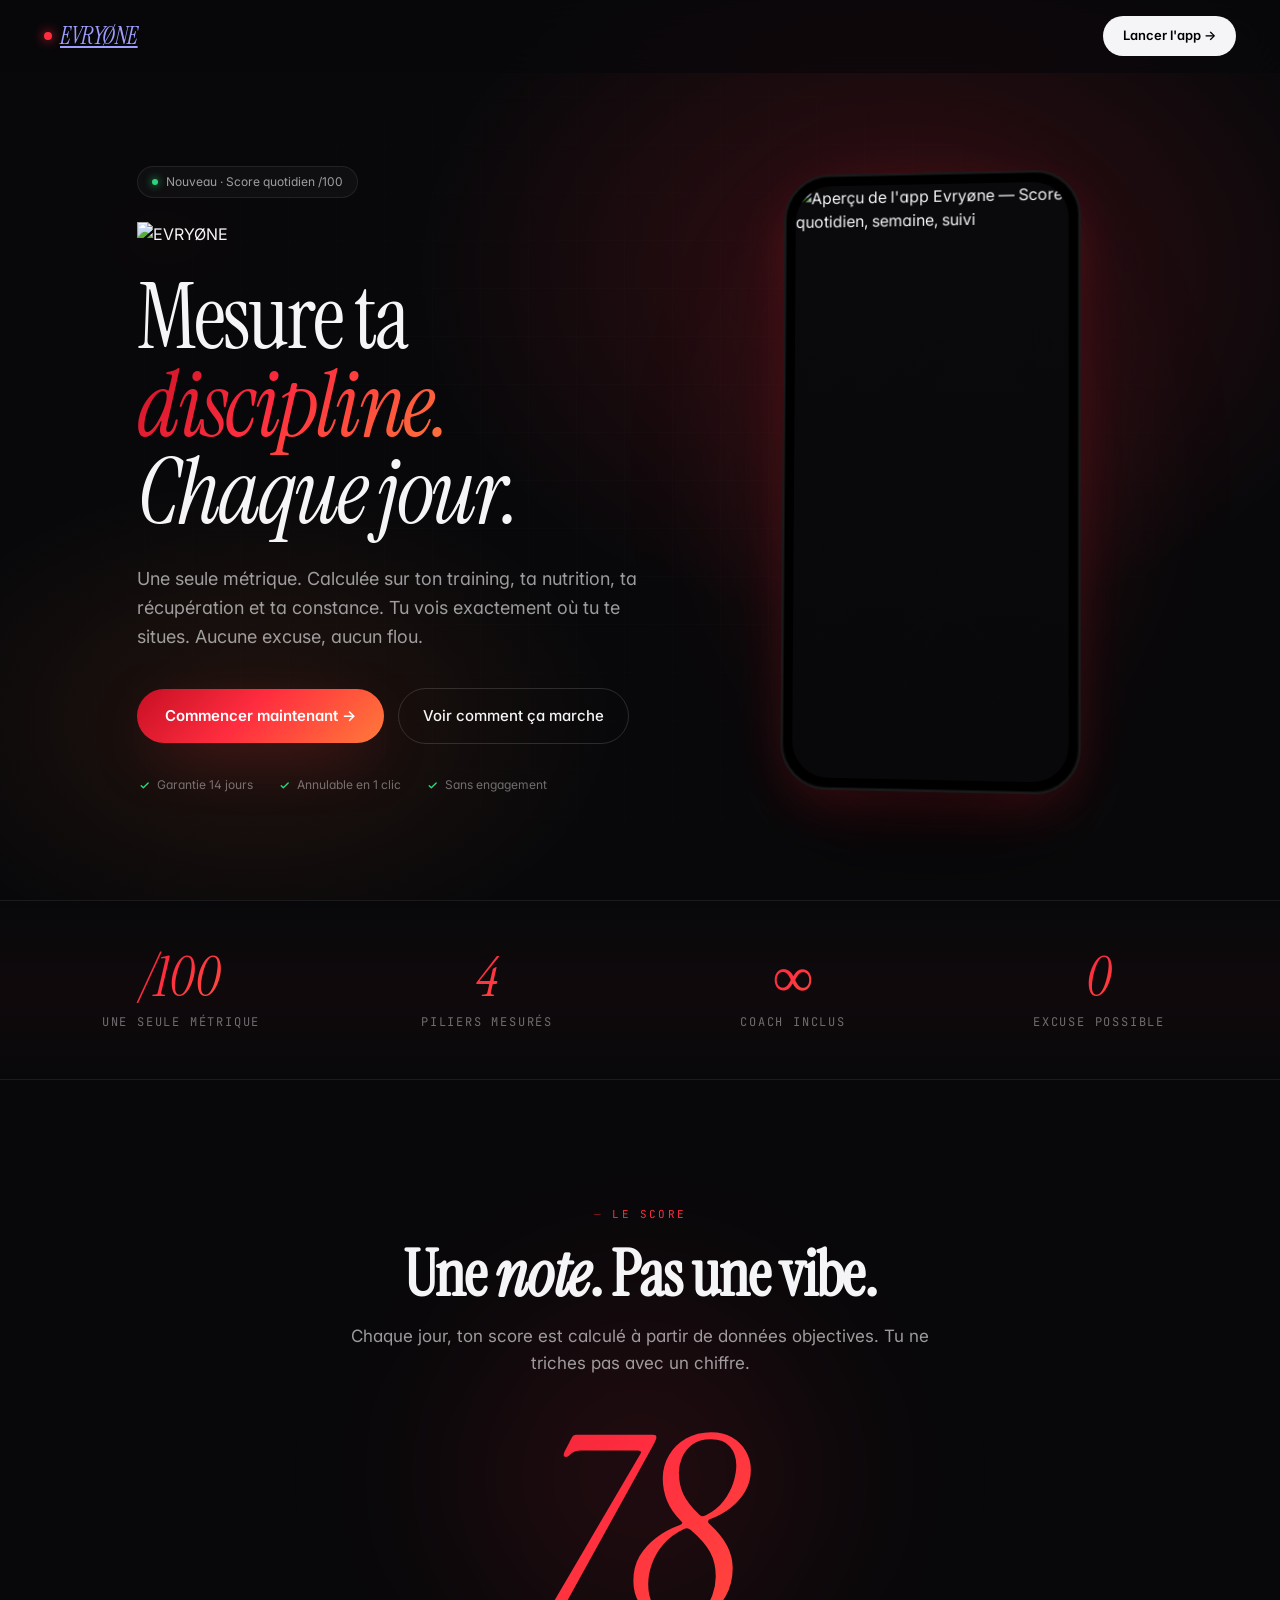
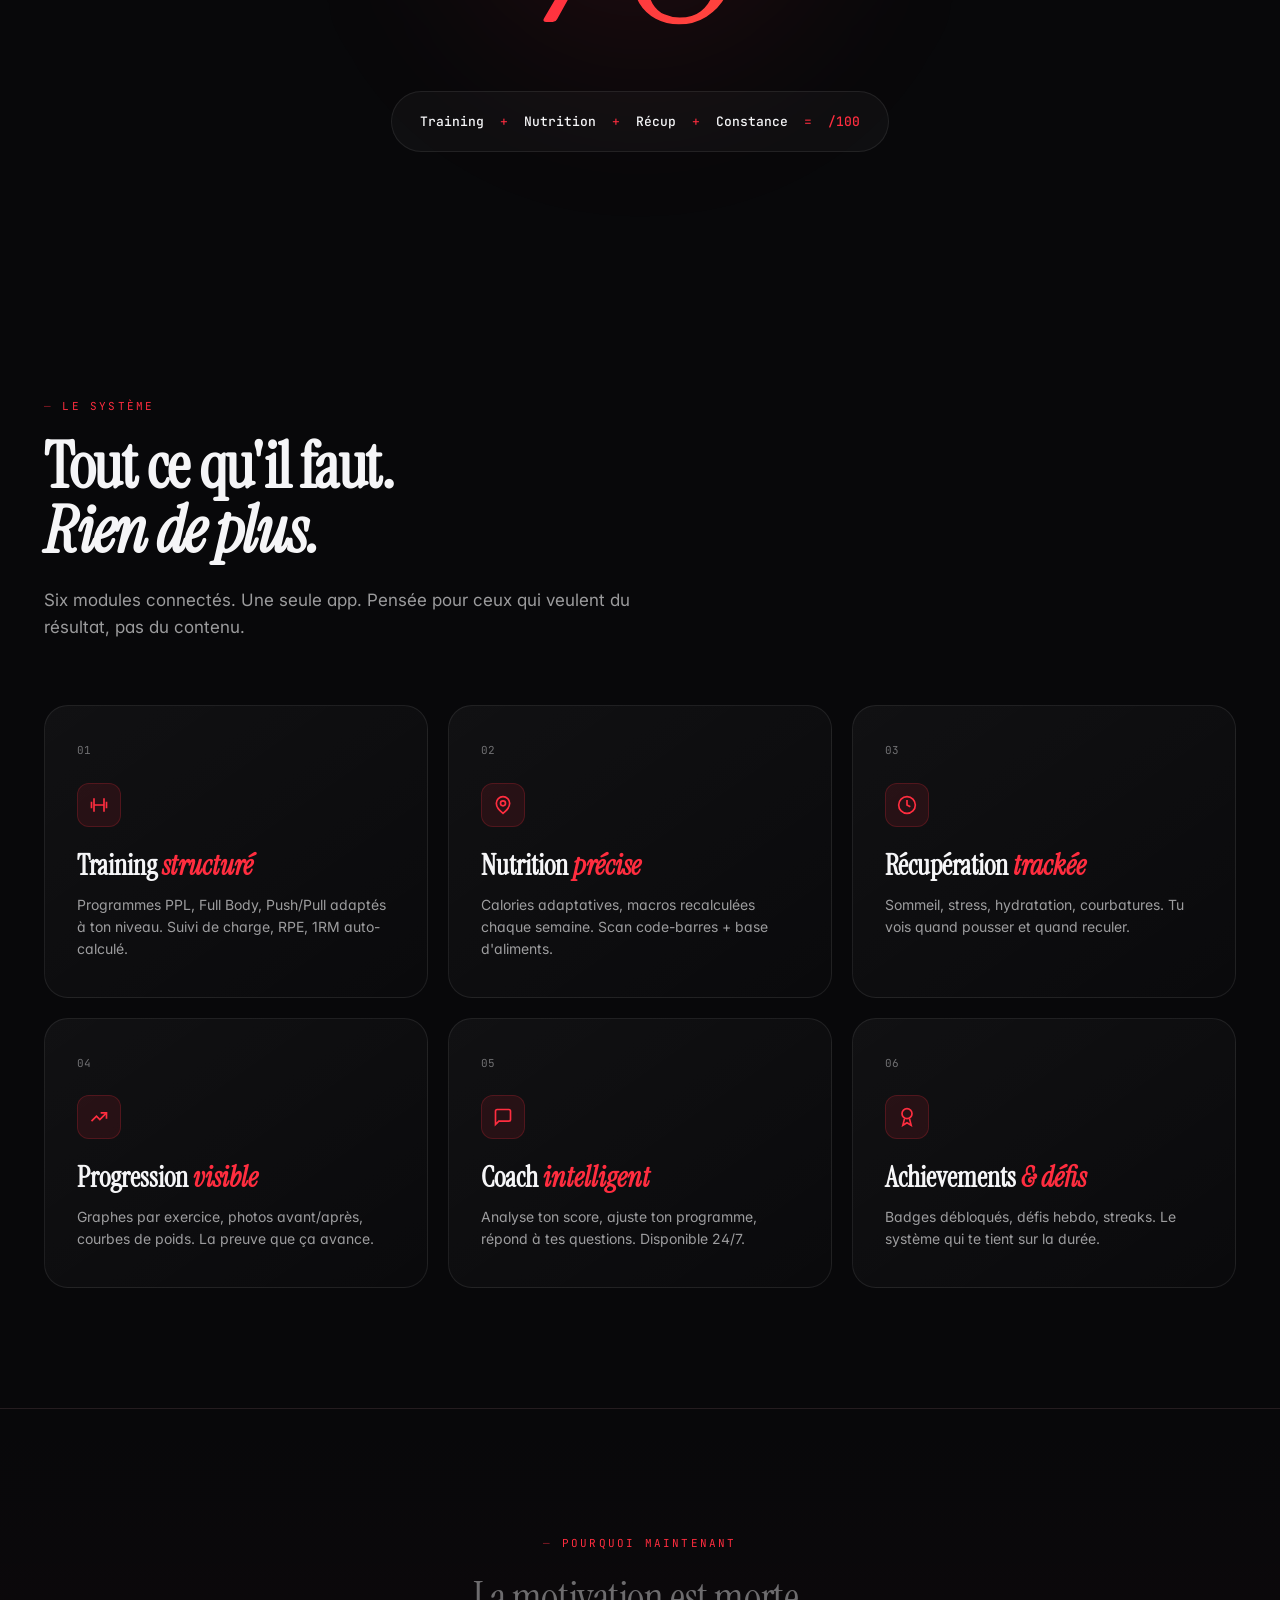
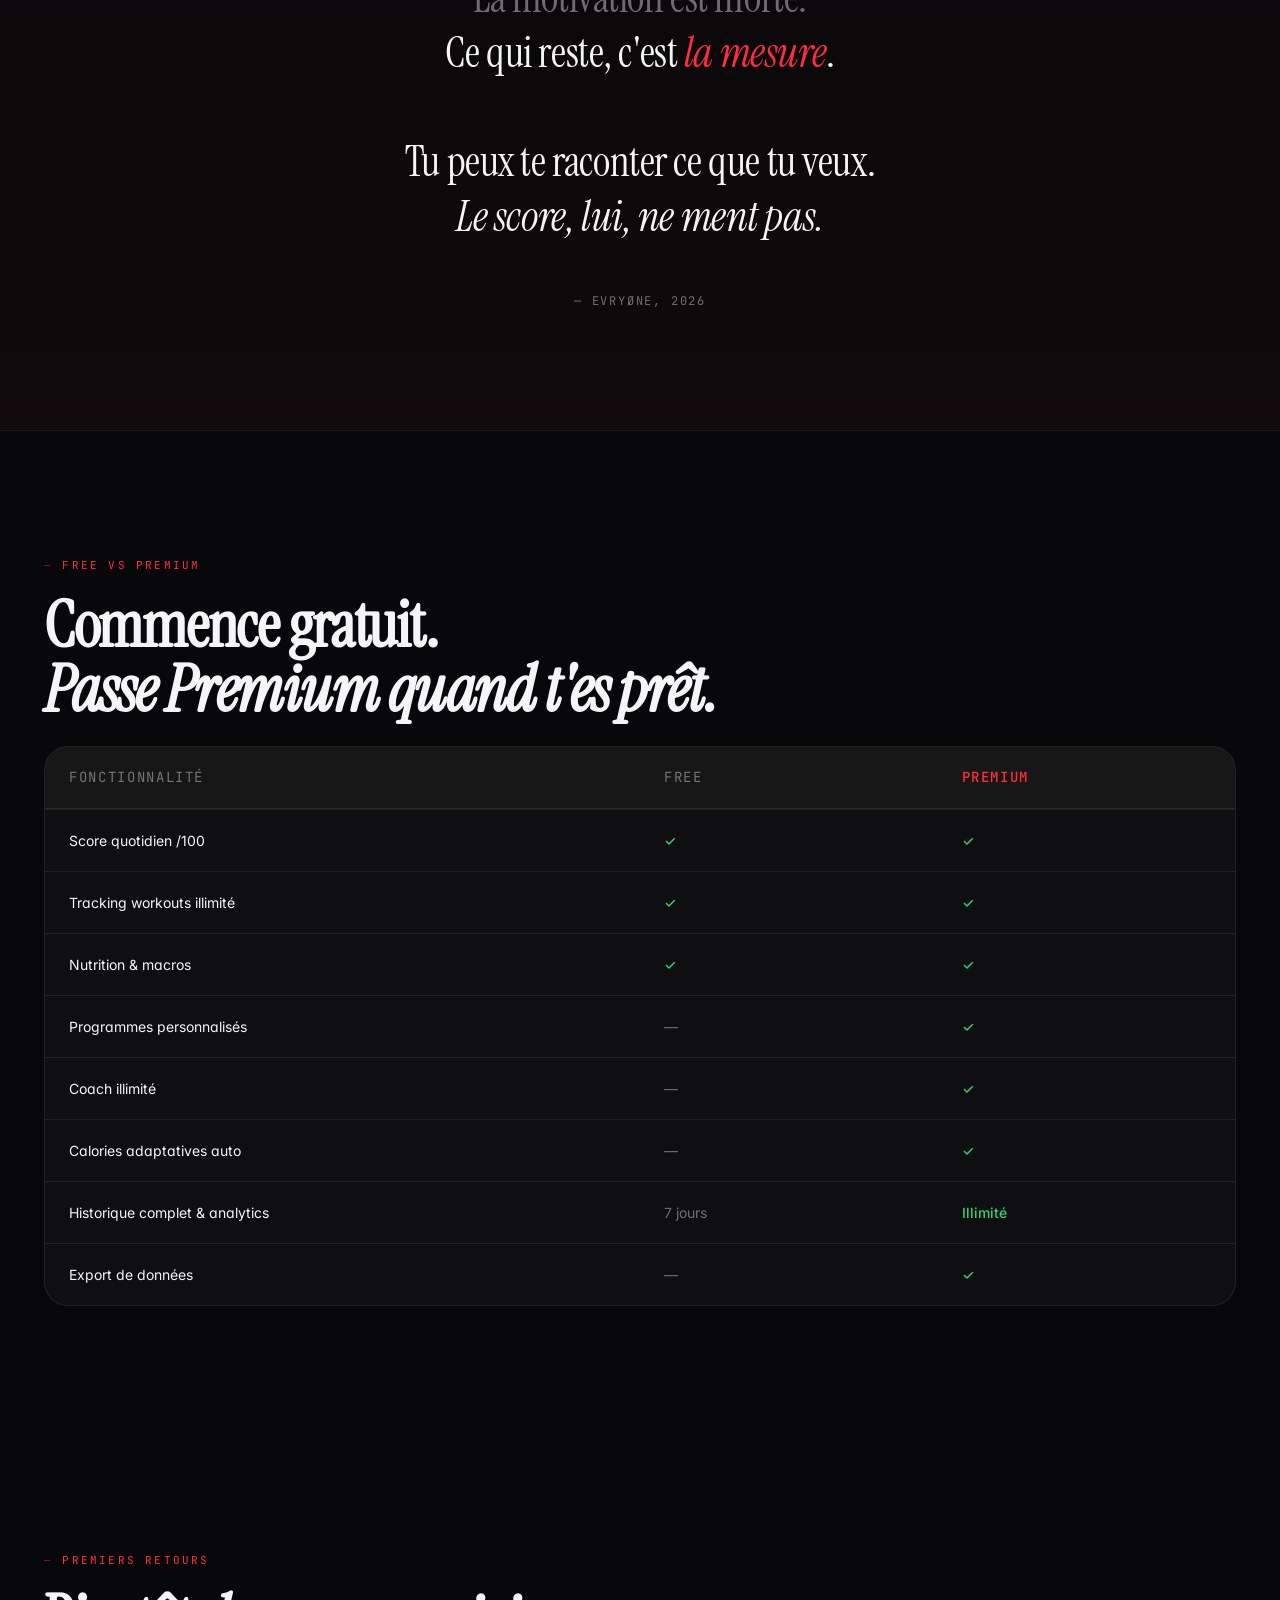
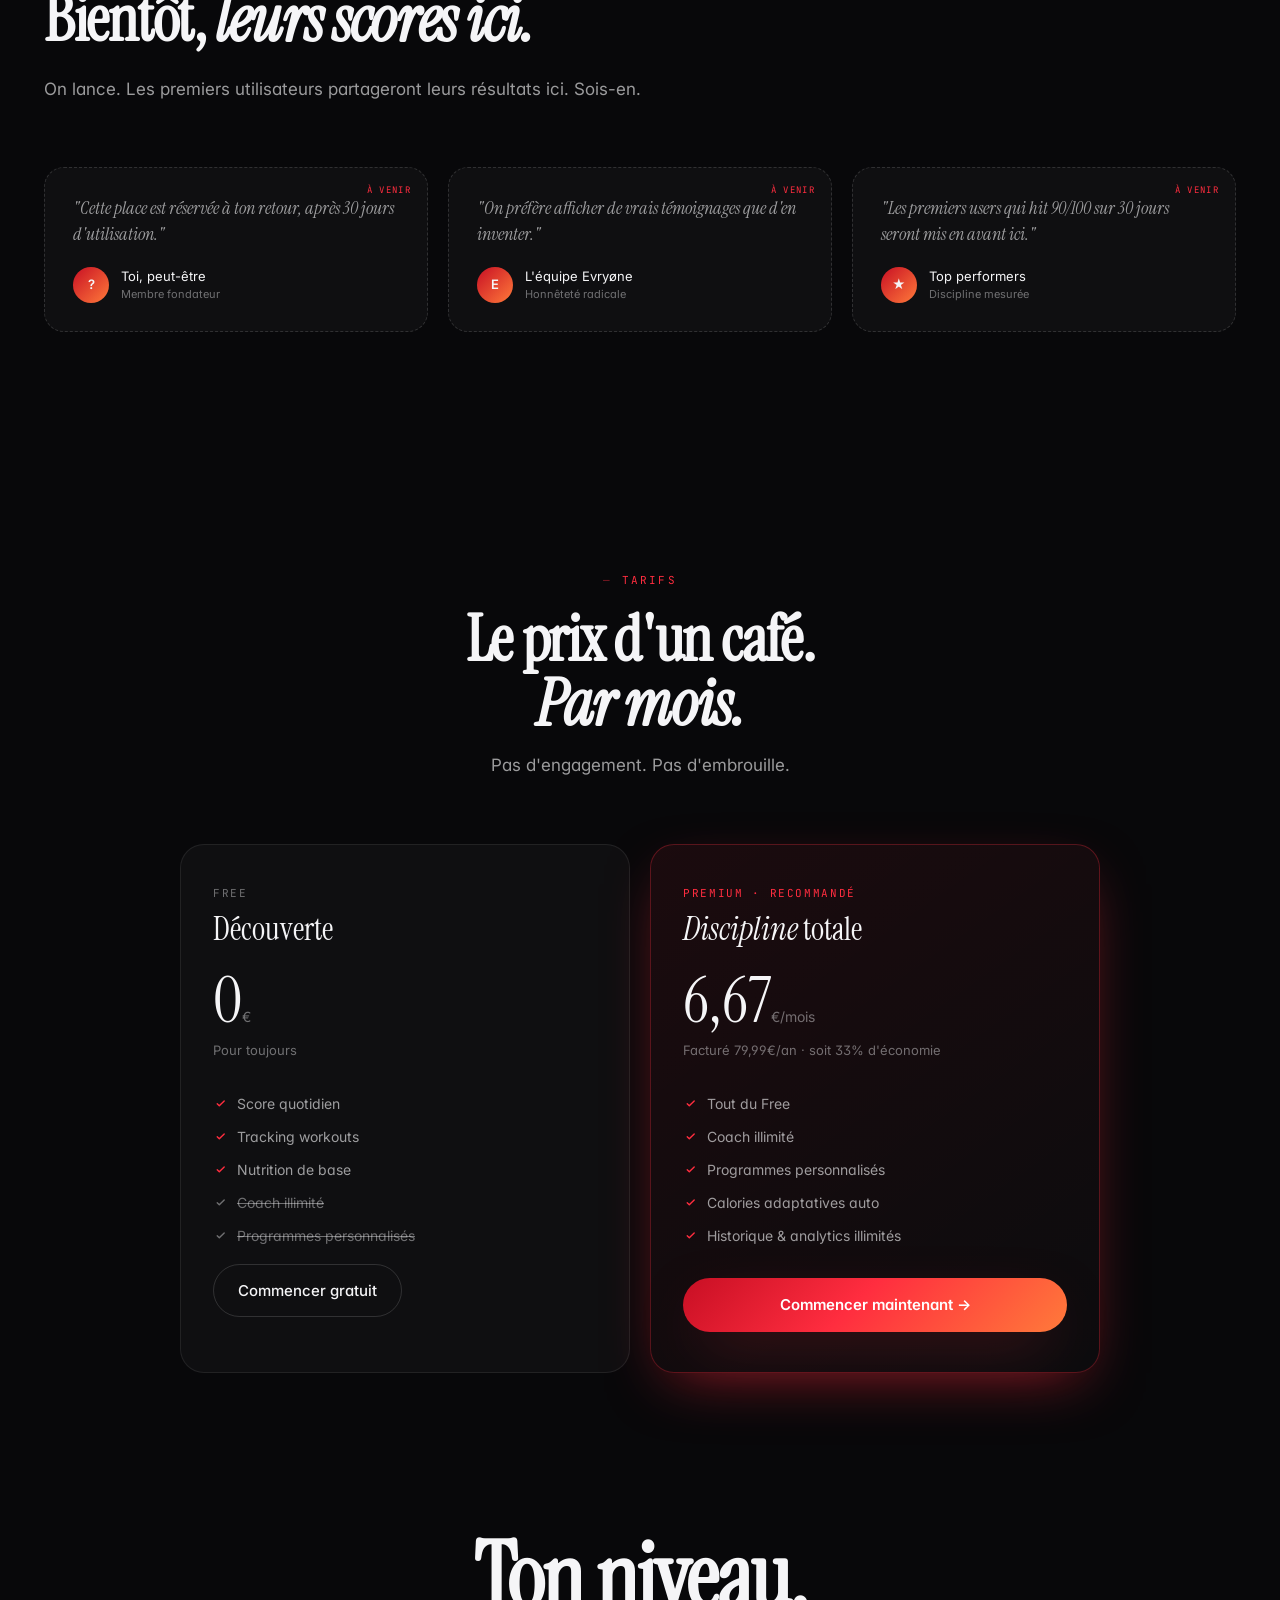
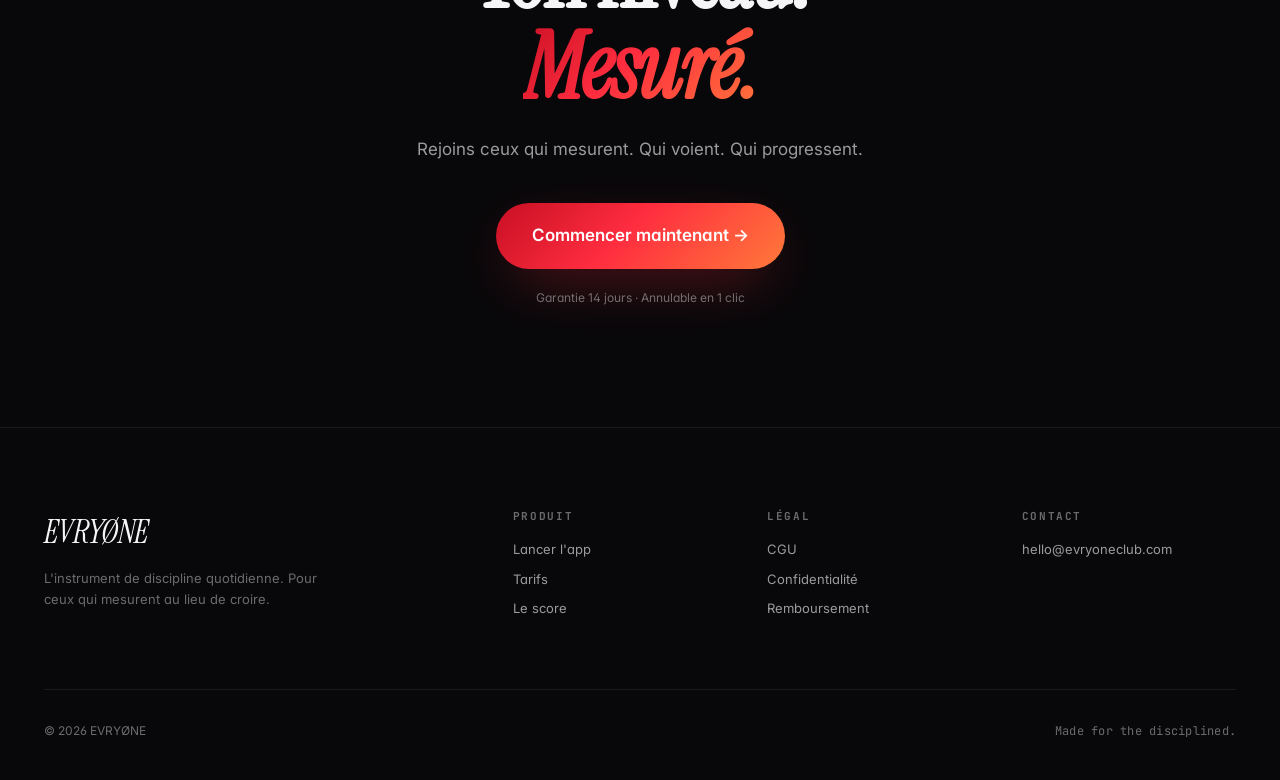
==== index.html @ 5070f184 "Rename index_v2.html to index.html" ====
<!doctype html>
<html lang="fr">
<head>
<meta charset="UTF-8" />
<meta name="viewport" content="width=device-width,initial-scale=1,viewport-fit=cover" />
<meta name="color-scheme" content="dark" />
<title>EVRYØNE — Mesure ta discipline. Chaque jour.</title>
<meta name="description" content="EVRYØNE : l'instrument de discipline quotidienne. Score /100 mesuré sur training, nutrition, récupération et constance. Une seule métrique. Aucune excuse." />
<meta name="theme-color" content="#0a0a0c" />
<link rel="icon" href="/favicon-32.png" type="image/png" />
<meta property="og:title" content="EVRYØNE — Mesure ta discipline." />
<meta property="og:description" content="Une seule métrique. /100. Chaque jour." />
<meta property="og:type" content="website" />
<meta property="og:url" content="https://app.evryoneclub.com" />

<link rel="preconnect" href="https://fonts.googleapis.com" />
<link rel="preconnect" href="https://fonts.gstatic.com" crossorigin />
<link href="https://fonts.googleapis.com/css2?family=Instrument+Serif:ital@0;1&family=Inter:wght@300;400;500;600;700;800;900&family=JetBrains+Mono:wght@300;400;500&display=swap" rel="stylesheet" />

<style>
  :root{
    --bg: #08080a;
    --bg-2: #0e0e11;
    --surface: rgba(255,255,255,0.03);
    --surface-2: rgba(255,255,255,0.06);
    --border: rgba(255,255,255,0.08);
    --border-strong: rgba(255,255,255,0.14);
    --fg: #f5f5f7;
    --fg-dim: rgba(245,245,247,0.62);
    --fg-faint: rgba(245,245,247,0.42);
    --red: #ff2d3f;
    --red-glow: #ff5060;
    --red-deep: #c80f24;
    --orange: #ff7a3a;
    --green: #2dd47a;
    --grad-fire: linear-gradient(135deg,#c80f24 0%,#ff2d3f 45%,#ff7a3a 100%);
    --grad-text: linear-gradient(180deg,#fff 0%,rgba(255,255,255,0.55) 100%);
    --shadow-fire: 0 20px 60px -20px rgba(255,45,63,0.55);
    --shadow-soft: 0 10px 40px -10px rgba(0,0,0,0.6);
  }
  *{margin:0;padding:0;box-sizing:border-box;-webkit-font-smoothing:antialiased}
  html{scroll-behavior:smooth}
  body{
    font-family:'Inter',system-ui,sans-serif;
    background:var(--bg);
    color:var(--fg);
    overflow-x:hidden;
    line-height:1.5;
    font-feature-settings:"ss01","cv11";
  }
  ::selection{background:var(--red);color:#fff}
  .serif{font-family:'Instrument Serif',serif;font-weight:400;letter-spacing:-0.02em}
  .mono{font-family:'JetBrains Mono',monospace;letter-spacing:0.02em}
  .container{max-width:1240px;margin:0 auto;padding:0 24px}

  /* === SCROLL PROGRESS === */
  .scroll-bar{position:fixed;top:0;left:0;height:2px;background:var(--grad-fire);width:0;z-index:100;transition:width 0.1s}

  /* === NAV === */
  nav{
    position:fixed;top:0;left:0;right:0;z-index:90;
    padding:16px 0;
    backdrop-filter:blur(20px) saturate(180%);
    -webkit-backdrop-filter:blur(20px) saturate(180%);
    background:rgba(8,8,10,0.7);
    border-bottom:1px solid transparent;
    transition:border-color 0.3s;
  }
  nav.scrolled{border-bottom-color:var(--border)}
  nav .container{display:flex;align-items:center;justify-content:space-between}
  .logo{font-family:'Instrument Serif',serif;font-style:italic;font-size:24px;letter-spacing:-0.02em;display:flex;align-items:center;gap:8px}
  .logo-dot{width:8px;height:8px;border-radius:50%;background:var(--red);box-shadow:0 0 12px var(--red);animation:pulse 2s infinite}
  @keyframes pulse{0%,100%{opacity:1}50%{opacity:0.4}}
  .nav-cta{
    padding:10px 20px;border-radius:999px;
    background:var(--fg);color:#000;font-weight:600;font-size:13px;
    text-decoration:none;transition:transform 0.2s, box-shadow 0.2s;
  }
  .nav-cta:hover{transform:translateY(-1px);box-shadow:0 10px 30px -10px rgba(255,255,255,0.3)}

  /* === HERO === */
  .hero{
    position:relative;min-height:100vh;
    padding:140px 0 80px;
    display:flex;align-items:center;
    overflow:hidden;
  }
  .hero-bg{
    position:absolute;inset:0;z-index:0;
    background:
      radial-gradient(ellipse 800px 600px at 70% 30%, rgba(255,45,63,0.18), transparent 60%),
      radial-gradient(ellipse 600px 400px at 20% 80%, rgba(255,122,58,0.10), transparent 60%);
  }
  .hero-grid{
    position:absolute;inset:0;z-index:0;opacity:0.4;
    background-image:
      linear-gradient(rgba(255,255,255,0.025) 1px,transparent 1px),
      linear-gradient(90deg,rgba(255,255,255,0.025) 1px,transparent 1px);
    background-size:48px 48px;
    mask-image:radial-gradient(ellipse at center,#000 30%,transparent 80%);
  }
  .hero .container{position:relative;z-index:2;display:grid;grid-template-columns:1.1fr 0.9fr;gap:60px;align-items:center}
  @media(max-width:900px){.hero .container{grid-template-columns:1fr;gap:40px}}

  .badge{
    display:inline-flex;align-items:center;gap:8px;
    padding:6px 14px;border-radius:999px;
    background:var(--surface);border:1px solid var(--border);
    font-size:12px;color:var(--fg-dim);
    margin-bottom:24px;
  }
  .badge-dot{width:6px;height:6px;border-radius:50%;background:var(--green);box-shadow:0 0 8px var(--green)}

  .hero-logo{
    display:block;
    width:clamp(220px,32vw,380px);
    height:auto;
    margin-bottom:28px;
    filter:drop-shadow(0 6px 30px rgba(255,45,63,0.25));
  }

  h1.hero-title{
    font-family:'Instrument Serif',serif;
    font-size:clamp(48px,7vw,92px);
    line-height:0.98;letter-spacing:-0.03em;
    font-weight:400;
    margin-bottom:28px;
  }
  h1.hero-title .it{font-style:italic}
  h1.hero-title .grad{
    background:var(--grad-fire);-webkit-background-clip:text;background-clip:text;color:transparent;
    font-style:italic;
  }

  .hero-sub{font-size:18px;color:var(--fg-dim);max-width:520px;margin-bottom:36px;line-height:1.6}

  .cta-row{display:flex;gap:14px;flex-wrap:wrap;align-items:center}
  .btn-primary{
    padding:16px 28px;border-radius:999px;
    background:var(--grad-fire);color:#fff;font-weight:600;font-size:15px;
    text-decoration:none;display:inline-flex;align-items:center;gap:8px;
    box-shadow:var(--shadow-fire);
    transition:transform 0.2s, box-shadow 0.2s;
    border:none;cursor:pointer;
  }
  .btn-primary:hover{transform:translateY(-2px);box-shadow:0 25px 70px -15px rgba(255,45,63,0.7)}
  .btn-ghost{
    padding:16px 24px;border-radius:999px;
    background:transparent;color:var(--fg);font-weight:500;font-size:15px;
    text-decoration:none;border:1px solid var(--border-strong);
    transition:background 0.2s;
  }
  .btn-ghost:hover{background:var(--surface)}

  .trust-row{display:flex;gap:24px;margin-top:32px;flex-wrap:wrap;font-size:12px;color:var(--fg-faint)}
  .trust-item{display:flex;align-items:center;gap:6px}
  .trust-item svg{width:14px;height:14px;color:var(--green)}

  /* === IPHONE MOCKUP === */
  .phone-wrap{position:relative;display:flex;justify-content:center;perspective:1500px}
  .phone-glow{
    position:absolute;width:120%;height:120%;top:-10%;left:-10%;
    background:radial-gradient(ellipse at center, rgba(255,45,63,0.3), transparent 60%);
    filter:blur(60px);z-index:0;
  }
  .phone{
    position:relative;z-index:1;
    width:300px;height:620px;
    background:#000;border-radius:46px;
    border:2px solid #1a1a1c;
    padding:10px;
    box-shadow:
      0 50px 100px -20px rgba(0,0,0,0.8),
      0 0 0 1px rgba(255,255,255,0.05) inset,
      var(--shadow-fire);
    transform:rotateY(-6deg) rotateX(2deg);
    transition:transform 0.6s cubic-bezier(0.2,0.8,0.2,1);
  }
  .phone:hover{transform:rotateY(0) rotateX(0)}
  .phone-screen{
    width:100%;height:100%;
    background:linear-gradient(180deg,#0a0a0c 0%,#08080a 100%);
    border-radius:36px;overflow:hidden;
    position:relative;
  }
  .notch{
    position:absolute;top:8px;left:50%;transform:translateX(-50%);
    width:90px;height:26px;background:#000;border-radius:14px;z-index:5;
  }
  .phone-img{
    position:absolute;inset:0;width:100%;height:100%;
    object-fit:cover;display:block;border-radius:36px;
  }

  /* App content inside phone */
  .app{padding:48px 16px 16px;height:100%;overflow:hidden;display:flex;flex-direction:column;gap:14px}
  .app-greet{font-size:11px;color:var(--fg-faint)}
  .app-name{font-family:'Instrument Serif',serif;font-style:italic;font-size:22px;line-height:1}

  .score-card{
    background:linear-gradient(145deg,rgba(255,45,63,0.08),rgba(255,255,255,0.02));
    border:1px solid var(--border);border-radius:20px;
    padding:18px;display:flex;align-items:center;gap:16px;
  }
  .score-ring{
    position:relative;width:88px;height:88px;flex-shrink:0;
  }
  .score-ring svg{transform:rotate(-90deg)}
  .score-ring .track{stroke:rgba(255,255,255,0.06);fill:none;stroke-width:8}
  .score-ring .fill{stroke:url(#fireGrad);fill:none;stroke-width:8;stroke-linecap:round;
    stroke-dasharray:283;stroke-dashoffset:60;
    filter:drop-shadow(0 0 6px var(--red));
  }
  .score-num{
    position:absolute;inset:0;display:flex;flex-direction:column;align-items:center;justify-content:center;
  }
  .score-num b{font-family:'Instrument Serif',serif;font-style:italic;font-size:30px;line-height:1}
  .score-num span{font-size:9px;color:var(--fg-faint);font-family:'JetBrains Mono',monospace}
  .score-meta{flex:1;min-width:0}
  .score-meta .lbl{font-size:10px;color:var(--fg-faint);text-transform:uppercase;letter-spacing:0.1em;margin-bottom:4px}
  .score-meta h3{font-family:'Instrument Serif',serif;font-size:18px;line-height:1.1;margin-bottom:6px}
  .score-meta .delta{font-size:11px;color:var(--green);display:flex;align-items:center;gap:4px}

  .pillars{display:grid;grid-template-columns:1fr 1fr;gap:8px}
  .pillar{
    background:var(--surface);border:1px solid var(--border);border-radius:14px;
    padding:12px;
  }
  .pillar .top{display:flex;justify-content:space-between;align-items:center;margin-bottom:6px}
  .pillar .top .name{font-size:10px;color:var(--fg-dim);text-transform:uppercase;letter-spacing:0.08em}
  .pillar .top .val{font-family:'JetBrains Mono',monospace;font-size:11px;color:var(--fg)}
  .pbar{height:4px;background:rgba(255,255,255,0.06);border-radius:2px;overflow:hidden}
  .pbar i{display:block;height:100%;background:var(--grad-fire);border-radius:2px}

  .week-strip{display:flex;justify-content:space-between;gap:6px;padding:12px;background:var(--surface);border:1px solid var(--border);border-radius:14px}
  .day{display:flex;flex-direction:column;align-items:center;gap:4px;flex:1}
  .day .d{font-size:9px;color:var(--fg-faint);font-family:'JetBrains Mono',monospace}
  .day .pill{width:18px;height:30px;background:rgba(255,255,255,0.06);border-radius:6px;position:relative;overflow:hidden}
  .day .pill i{position:absolute;bottom:0;left:0;right:0;background:var(--grad-fire);border-radius:6px}
  .day.today .pill{outline:1.5px solid var(--red);outline-offset:1px}

  /* === SECTION SHARED === */
  section{padding:120px 0;position:relative}
  .eyebrow{
    display:inline-block;font-family:'JetBrains Mono',monospace;font-size:11px;
    text-transform:uppercase;letter-spacing:0.2em;color:var(--red);margin-bottom:20px;
  }
  .eyebrow::before{content:"— ";opacity:0.5}
  h2.section-title{
    font-family:'Instrument Serif',serif;
    font-size:clamp(36px,5vw,64px);
    line-height:1;letter-spacing:-0.02em;
    margin-bottom:24px;
    max-width:800px;
  }
  h2.section-title .it{font-style:italic}
  .section-sub{font-size:17px;color:var(--fg-dim);max-width:600px;margin-bottom:64px;line-height:1.6}

  /* === METRICS BAR === */
  .metrics{
    border-top:1px solid var(--border);border-bottom:1px solid var(--border);
    padding:48px 0;
    background:linear-gradient(180deg,transparent,rgba(255,45,63,0.03),transparent);
  }
  .metrics .grid{display:grid;grid-template-columns:repeat(4,1fr);gap:32px}
  @media(max-width:700px){.metrics .grid{grid-template-columns:repeat(2,1fr);gap:32px 16px}}
  .metric{text-align:center}
  .metric .num{font-family:'Instrument Serif',serif;font-style:italic;font-size:clamp(40px,5vw,56px);line-height:1;
    background:var(--grad-fire);-webkit-background-clip:text;background-clip:text;color:transparent;
  }
  .metric .lbl{font-size:12px;color:var(--fg-faint);text-transform:uppercase;letter-spacing:0.15em;margin-top:8px;font-family:'JetBrains Mono',monospace}

  /* === PILLARS GRID === */
  .pillars-grid{display:grid;grid-template-columns:repeat(3,1fr);gap:20px}
  @media(max-width:900px){.pillars-grid{grid-template-columns:1fr}}
  .pcard{
    position:relative;
    padding:36px 32px;border-radius:24px;
    background:linear-gradient(145deg,rgba(255,255,255,0.04),rgba(255,255,255,0.01));
    border:1px solid var(--border);
    overflow:hidden;
    transition:transform 0.4s, border-color 0.4s;
  }
  .pcard:hover{transform:translateY(-4px);border-color:var(--border-strong)}
  .pcard::before{
    content:"";position:absolute;inset:0;
    background:radial-gradient(circle at top right,rgba(255,45,63,0.12),transparent 60%);
    opacity:0;transition:opacity 0.4s;
  }
  .pcard:hover::before{opacity:1}
  .pcard .num{font-family:'JetBrains Mono',monospace;font-size:11px;color:var(--fg-faint);margin-bottom:24px}
  .pcard h3{font-family:'Instrument Serif',serif;font-size:28px;line-height:1.1;margin-bottom:12px}
  .pcard h3 .it{font-style:italic;color:var(--red)}
  .pcard p{font-size:14px;color:var(--fg-dim);line-height:1.6}
  .pcard .icon{
    width:44px;height:44px;border-radius:12px;
    background:rgba(255,45,63,0.1);border:1px solid rgba(255,45,63,0.2);
    display:flex;align-items:center;justify-content:center;margin-bottom:24px;
  }
  .pcard .icon svg{width:20px;height:20px;color:var(--red)}

  /* === SCORE EXPLAINER === */
  .score-section{position:relative}
  .score-section::before{
    content:"";position:absolute;top:50%;left:50%;transform:translate(-50%,-50%);
    width:600px;height:600px;
    background:radial-gradient(circle,rgba(255,45,63,0.15),transparent 60%);
    filter:blur(80px);z-index:0;
  }
  .score-section .container{position:relative;z-index:1;text-align:center}
  .big-score{
    font-family:'Instrument Serif',serif;font-style:italic;
    font-size:clamp(140px,22vw,260px);line-height:0.9;
    background:var(--grad-fire);-webkit-background-clip:text;background-clip:text;color:transparent;
    margin:40px 0;
  }
  .score-formula{
    display:inline-flex;align-items:center;gap:16px;flex-wrap:wrap;justify-content:center;
    padding:20px 28px;border-radius:999px;background:var(--surface);border:1px solid var(--border);
    font-family:'JetBrains Mono',monospace;font-size:13px;color:var(--fg-dim);
  }
  .score-formula b{color:var(--fg);font-weight:500}
  .score-formula .op{color:var(--red)}

  /* === MANIFESTO === */
  .manifesto{
    background:linear-gradient(180deg,transparent,rgba(255,45,63,0.04));
    border-top:1px solid var(--border);
    border-bottom:1px solid var(--border);
  }
  .manifesto .container{max-width:900px;text-align:center}
  .manifesto-body{
    font-family:'Instrument Serif',serif;
    font-size:clamp(28px,3.5vw,42px);
    line-height:1.3;letter-spacing:-0.01em;
    color:var(--fg);
  }
  .manifesto-body .it{font-style:italic}
  .manifesto-body .dim{color:var(--fg-faint)}
  .manifesto-body .red{color:var(--red);font-style:italic}
  .manifesto-sig{margin-top:48px;font-family:'JetBrains Mono',monospace;font-size:12px;color:var(--fg-faint);letter-spacing:0.15em;text-transform:uppercase}

  /* === COMPARE === */
  .compare-card{
    border:1px solid var(--border);border-radius:24px;
    overflow:hidden;background:var(--surface);
  }
  .compare-row{display:grid;grid-template-columns:2fr 1fr 1fr;align-items:center}
  .compare-row > div{padding:20px 24px;font-size:14px}
  .compare-row.head{background:rgba(255,255,255,0.03);border-bottom:1px solid var(--border);font-family:'JetBrains Mono',monospace;font-size:11px;text-transform:uppercase;letter-spacing:0.15em;color:var(--fg-faint)}
  .compare-row + .compare-row{border-top:1px solid var(--border)}
  .compare-row .feature{color:var(--fg)}
  .compare-row .ck{color:var(--green);font-weight:500}
  .compare-row .x{color:var(--fg-faint)}
  .compare-row.head .premium{color:var(--red)}
  .compare-row .premium{font-weight:500}
  @media(max-width:700px){.compare-row{grid-template-columns:1.6fr 0.7fr 0.7fr}.compare-row > div{padding:14px 12px;font-size:13px}}

  /* === TESTIMONIALS / PLACEHOLDERS === */
  .testi-grid{display:grid;grid-template-columns:repeat(3,1fr);gap:20px}
  @media(max-width:900px){.testi-grid{grid-template-columns:1fr}}
  .tcard{
    padding:28px;border-radius:20px;
    background:var(--surface);border:1px dashed var(--border-strong);
    position:relative;
  }
  .tcard .quote{font-family:'Instrument Serif',serif;font-style:italic;font-size:18px;line-height:1.4;color:var(--fg-dim);margin-bottom:20px}
  .tcard .who{display:flex;align-items:center;gap:12px}
  .tcard .av{width:36px;height:36px;border-radius:50%;background:linear-gradient(135deg,var(--red-deep),var(--orange));display:flex;align-items:center;justify-content:center;font-weight:600;font-size:13px}
  .tcard .name{font-size:13px;color:var(--fg)}
  .tcard .role{font-size:11px;color:var(--fg-faint)}
  .tcard .soon{position:absolute;top:16px;right:16px;font-family:'JetBrains Mono',monospace;font-size:9px;color:var(--red);letter-spacing:0.15em;text-transform:uppercase}

  /* === PRICING === */
  .pricing-wrap{display:grid;grid-template-columns:1fr 1fr;gap:20px;max-width:920px;margin:0 auto}
  @media(max-width:800px){.pricing-wrap{grid-template-columns:1fr}}
  .price-card{
    padding:40px 32px;border-radius:24px;
    background:var(--surface);border:1px solid var(--border);
    position:relative;
  }
  .price-card.premium{
    background:linear-gradient(145deg,rgba(255,45,63,0.08),rgba(255,255,255,0.02));
    border:1px solid rgba(255,45,63,0.3);
    box-shadow:var(--shadow-fire);
  }
  .price-tag{font-family:'JetBrains Mono',monospace;font-size:11px;color:var(--fg-faint);text-transform:uppercase;letter-spacing:0.15em;margin-bottom:12px}
  .price-card.premium .price-tag{color:var(--red)}
  .price-name{font-family:'Instrument Serif',serif;font-size:32px;line-height:1;margin-bottom:24px}
  .price-name .it{font-style:italic}
  .price-amount{font-family:'Instrument Serif',serif;font-size:64px;line-height:1;margin-bottom:8px}
  .price-amount sub{font-size:14px;color:var(--fg-faint);font-family:'Inter',sans-serif;font-weight:400;vertical-align:baseline}
  .price-period{font-size:13px;color:var(--fg-faint);margin-bottom:32px}
  .price-features{list-style:none;margin-bottom:32px;display:flex;flex-direction:column;gap:12px}
  .price-features li{display:flex;align-items:center;gap:10px;font-size:14px;color:var(--fg-dim)}
  .price-features li svg{width:14px;height:14px;color:var(--red);flex-shrink:0}
  .price-features li.muted svg{color:var(--fg-faint)}
  .price-features li.muted{color:var(--fg-faint);text-decoration:line-through}
  .price-card .btn-primary,.price-card .btn-ghost{width:100%;justify-content:center}

  /* === FOOTER === */
  footer{padding:80px 0 40px;border-top:1px solid var(--border)}
  .footer-grid{display:grid;grid-template-columns:2fr 1fr 1fr 1fr;gap:40px;margin-bottom:60px}
  @media(max-width:800px){.footer-grid{grid-template-columns:1fr 1fr;gap:32px}}
  .foot-brand .serif{font-size:32px;font-style:italic;margin-bottom:12px;display:block}
  .foot-brand p{font-size:13px;color:var(--fg-faint);max-width:280px;line-height:1.6}
  .foot-col h4{font-family:'JetBrains Mono',monospace;font-size:11px;text-transform:uppercase;letter-spacing:0.15em;color:var(--fg-faint);margin-bottom:16px}
  .foot-col a{display:block;font-size:13px;color:var(--fg-dim);text-decoration:none;margin-bottom:10px;transition:color 0.2s}
  .foot-col a:hover{color:var(--fg)}
  .foot-bot{display:flex;justify-content:space-between;align-items:center;padding-top:32px;border-top:1px solid var(--border);font-size:12px;color:var(--fg-faint)}

  /* === Reveal === */
  .reveal{opacity:0;transform:translateY(24px);transition:opacity 0.8s, transform 0.8s}
  .reveal.in{opacity:1;transform:none}

  @media(max-width:700px){
    section{padding:80px 0}
    .hero{padding:120px 0 60px;min-height:auto}
    .phone{width:260px;height:540px;transform:none}
  }
</style>
</head>
<body>

<div class="scroll-bar" id="scrollBar"></div>

<nav id="nav">
  <div class="container">
    <a href="#" class="logo"><span class="logo-dot"></span>EVRYØNE</a>
    <a href="https://app.evryoneclub.com" class="nav-cta">Lancer l'app →</a>
  </div>
</nav>

<!-- HERO -->
<header class="hero">
  <div class="hero-bg"></div>
  <div class="hero-grid"></div>
  <div class="container">
    <div class="reveal">
      <span class="badge"><span class="badge-dot"></span>Nouveau · Score quotidien /100</span>
      <img src="logo-evryone.png" alt="EVRYØNE" class="hero-logo" />
      <h1 class="hero-title">
        Mesure ta<br>
        <span class="grad">discipline.</span><br>
        <span class="it">Chaque jour.</span>
      </h1>
      <p class="hero-sub">Une seule métrique. Calculée sur ton training, ta nutrition, ta récupération et ta constance. Tu vois exactement où tu te situes. Aucune excuse, aucun flou.</p>
      <div class="cta-row">
        <a href="https://app.evryoneclub.com" class="btn-primary">Commencer maintenant →</a>
        <a href="#score" class="btn-ghost">Voir comment ça marche</a>
      </div>
      <div class="trust-row">
        <div class="trust-item"><svg viewBox="0 0 20 20" fill="currentColor"><path d="M16.7 6.3a1 1 0 010 1.4l-7 7a1 1 0 01-1.4 0l-3-3a1 1 0 011.4-1.4L9 12.6l6.3-6.3a1 1 0 011.4 0z"/></svg>Garantie 14 jours</div>
        <div class="trust-item"><svg viewBox="0 0 20 20" fill="currentColor"><path d="M16.7 6.3a1 1 0 010 1.4l-7 7a1 1 0 01-1.4 0l-3-3a1 1 0 011.4-1.4L9 12.6l6.3-6.3a1 1 0 011.4 0z"/></svg>Annulable en 1 clic</div>
        <div class="trust-item"><svg viewBox="0 0 20 20" fill="currentColor"><path d="M16.7 6.3a1 1 0 010 1.4l-7 7a1 1 0 01-1.4 0l-3-3a1 1 0 011.4-1.4L9 12.6l6.3-6.3a1 1 0 011.4 0z"/></svg>Sans engagement</div>
      </div>
    </div>

    <!-- Phone mockup -->
    <div class="phone-wrap reveal">
      <div class="phone-glow"></div>
      <div class="phone">
        <div class="phone-screen">
          <img class="phone-img" src="app-screen-home.png" alt="Aperçu de l'app Evryøne — Score quotidien, semaine, suivi" />
        </div>
      </div>
    </div>
  </div>
</header>

<!-- METRICS -->
<div class="metrics reveal">
  <div class="container">
    <div class="grid">
      <div class="metric"><div class="num">/100</div><div class="lbl">Une seule métrique</div></div>
      <div class="metric"><div class="num">4</div><div class="lbl">Piliers mesurés</div></div>
      <div class="metric"><div class="num">∞</div><div class="lbl">Coach inclus</div></div>
      <div class="metric"><div class="num">0</div><div class="lbl">Excuse possible</div></div>
    </div>
  </div>
</div>

<!-- SCORE EXPLAINER -->
<section class="score-section" id="score">
  <div class="container">
    <span class="eyebrow reveal">Le score</span>
    <h2 class="section-title reveal" style="margin:0 auto 16px">Une <span class="it">note</span>. Pas une vibe.</h2>
    <p class="section-sub reveal" style="margin:0 auto 0">Chaque jour, ton score est calculé à partir de données objectives. Tu ne triches pas avec un chiffre.</p>
    <div class="big-score reveal">78</div>
    <div class="score-formula reveal">
      <b>Training</b><span class="op">+</span><b>Nutrition</b><span class="op">+</span><b>Récup</b><span class="op">+</span><b>Constance</b><span class="op">=</span><b style="color:var(--red)">/100</b>
    </div>
  </div>
</section>

<!-- 6 PILIERS -->
<section>
  <div class="container">
    <span class="eyebrow reveal">Le système</span>
    <h2 class="section-title reveal">Tout ce qu'il faut.<br><span class="it">Rien de plus.</span></h2>
    <p class="section-sub reveal">Six modules connectés. Une seule app. Pensée pour ceux qui veulent du résultat, pas du contenu.</p>

    <div class="pillars-grid">
      <div class="pcard reveal">
        <div class="num">01</div>
        <div class="icon"><svg viewBox="0 0 24 24" fill="none" stroke="currentColor" stroke-width="2"><path d="M6 4v16M18 4v16M6 12h12M3 8v8M21 8v8"/></svg></div>
        <h3>Training <span class="it">structuré</span></h3>
        <p>Programmes PPL, Full Body, Push/Pull adaptés à ton niveau. Suivi de charge, RPE, 1RM auto-calculé.</p>
      </div>
      <div class="pcard reveal">
        <div class="num">02</div>
        <div class="icon"><svg viewBox="0 0 24 24" fill="none" stroke="currentColor" stroke-width="2"><path d="M12 2a8 8 0 018 8c0 6-8 12-8 12s-8-6-8-12a8 8 0 018-8z"/><circle cx="12" cy="10" r="3"/></svg></div>
        <h3>Nutrition <span class="it">précise</span></h3>
        <p>Calories adaptatives, macros recalculées chaque semaine. Scan code-barres + base d'aliments.</p>
      </div>
      <div class="pcard reveal">
        <div class="num">03</div>
        <div class="icon"><svg viewBox="0 0 24 24" fill="none" stroke="currentColor" stroke-width="2"><circle cx="12" cy="12" r="10"/><path d="M12 6v6l4 2"/></svg></div>
        <h3>Récupération <span class="it">trackée</span></h3>
        <p>Sommeil, stress, hydratation, courbatures. Tu vois quand pousser et quand reculer.</p>
      </div>
      <div class="pcard reveal">
        <div class="num">04</div>
        <div class="icon"><svg viewBox="0 0 24 24" fill="none" stroke="currentColor" stroke-width="2"><path d="M3 17l6-6 4 4 8-8"/><path d="M14 7h7v7"/></svg></div>
        <h3>Progression <span class="it">visible</span></h3>
        <p>Graphes par exercice, photos avant/après, courbes de poids. La preuve que ça avance.</p>
      </div>
      <div class="pcard reveal">
        <div class="num">05</div>
        <div class="icon"><svg viewBox="0 0 24 24" fill="none" stroke="currentColor" stroke-width="2"><path d="M21 15a2 2 0 01-2 2H7l-4 4V5a2 2 0 012-2h14a2 2 0 012 2z"/></svg></div>
        <h3>Coach <span class="it">intelligent</span></h3>
        <p>Analyse ton score, ajuste ton programme, répond à tes questions. Disponible 24/7.</p>
      </div>
      <div class="pcard reveal">
        <div class="num">06</div>
        <div class="icon"><svg viewBox="0 0 24 24" fill="none" stroke="currentColor" stroke-width="2"><circle cx="12" cy="8" r="6"/><path d="M9 14l-2 8 5-3 5 3-2-8"/></svg></div>
        <h3>Achievements <span class="it">& défis</span></h3>
        <p>Badges débloqués, défis hebdo, streaks. Le système qui te tient sur la durée.</p>
      </div>
    </div>
  </div>
</section>

<!-- MANIFESTO -->
<section class="manifesto">
  <div class="container">
    <span class="eyebrow reveal">Pourquoi maintenant</span>
    <p class="manifesto-body reveal">
      <span class="dim">La motivation est morte.</span><br>
      Ce qui reste, c'est <span class="red">la mesure</span>.<br><br>
      Tu peux te raconter ce que tu veux.<br>
      <span class="it">Le score, lui, ne ment pas.</span>
    </p>
    <div class="manifesto-sig reveal">— Evryøne, 2026</div>
  </div>
</section>

<!-- COMPARE -->
<section>
  <div class="container">
    <span class="eyebrow reveal">Free vs Premium</span>
    <h2 class="section-title reveal">Commence gratuit.<br><span class="it">Passe Premium quand t'es prêt.</span></h2>

    <div class="compare-card reveal">
      <div class="compare-row head">
        <div>Fonctionnalité</div>
        <div>Free</div>
        <div class="premium">Premium</div>
      </div>
      <div class="compare-row"><div class="feature">Score quotidien /100</div><div class="ck">✓</div><div class="ck premium">✓</div></div>
      <div class="compare-row"><div class="feature">Tracking workouts illimité</div><div class="ck">✓</div><div class="ck premium">✓</div></div>
      <div class="compare-row"><div class="feature">Nutrition & macros</div><div class="ck">✓</div><div class="ck premium">✓</div></div>
      <div class="compare-row"><div class="feature">Programmes personnalisés</div><div class="x">—</div><div class="ck premium">✓</div></div>
      <div class="compare-row"><div class="feature">Coach illimité</div><div class="x">—</div><div class="ck premium">✓</div></div>
      <div class="compare-row"><div class="feature">Calories adaptatives auto</div><div class="x">—</div><div class="ck premium">✓</div></div>
      <div class="compare-row"><div class="feature">Historique complet & analytics</div><div class="x">7 jours</div><div class="ck premium">Illimité</div></div>
      <div class="compare-row"><div class="feature">Export de données</div><div class="x">—</div><div class="ck premium">✓</div></div>
    </div>
  </div>
</section>

<!-- TESTIMONIALS PLACEHOLDER -->
<section>
  <div class="container">
    <span class="eyebrow reveal">Premiers retours</span>
    <h2 class="section-title reveal">Bientôt, <span class="it">leurs scores ici.</span></h2>
    <p class="section-sub reveal">On lance. Les premiers utilisateurs partageront leurs résultats ici. Sois-en.</p>

    <div class="testi-grid">
      <div class="tcard reveal">
        <div class="soon">À venir</div>
        <p class="quote">"Cette place est réservée à ton retour, après 30 jours d'utilisation."</p>
        <div class="who"><div class="av">?</div><div><div class="name">Toi, peut-être</div><div class="role">Membre fondateur</div></div></div>
      </div>
      <div class="tcard reveal">
        <div class="soon">À venir</div>
        <p class="quote">"On préfère afficher de vrais témoignages que d'en inventer."</p>
        <div class="who"><div class="av">E</div><div><div class="name">L'équipe Evryøne</div><div class="role">Honnêteté radicale</div></div></div>
      </div>
      <div class="tcard reveal">
        <div class="soon">À venir</div>
        <p class="quote">"Les premiers users qui hit 90/100 sur 30 jours seront mis en avant ici."</p>
        <div class="who"><div class="av">★</div><div><div class="name">Top performers</div><div class="role">Discipline mesurée</div></div></div>
      </div>
    </div>
  </div>
</section>

<!-- PRICING -->
<section id="pricing">
  <div class="container">
    <span class="eyebrow reveal" style="text-align:center;display:block">Tarifs</span>
    <h2 class="section-title reveal" style="text-align:center;margin:0 auto 16px">Le prix d'un café.<br><span class="it">Par mois.</span></h2>
    <p class="section-sub reveal" style="text-align:center;margin:0 auto 64px">Pas d'engagement. Pas d'embrouille.</p>

    <div class="pricing-wrap">
      <div class="price-card reveal">
        <div class="price-tag">Free</div>
        <div class="price-name">Découverte</div>
        <div class="price-amount">0<sub>€</sub></div>
        <div class="price-period">Pour toujours</div>
        <ul class="price-features">
          <li><svg viewBox="0 0 20 20" fill="currentColor"><path d="M16.7 6.3a1 1 0 010 1.4l-7 7a1 1 0 01-1.4 0l-3-3a1 1 0 011.4-1.4L9 12.6l6.3-6.3a1 1 0 011.4 0z"/></svg>Score quotidien</li>
          <li><svg viewBox="0 0 20 20" fill="currentColor"><path d="M16.7 6.3a1 1 0 010 1.4l-7 7a1 1 0 01-1.4 0l-3-3a1 1 0 011.4-1.4L9 12.6l6.3-6.3a1 1 0 011.4 0z"/></svg>Tracking workouts</li>
          <li><svg viewBox="0 0 20 20" fill="currentColor"><path d="M16.7 6.3a1 1 0 010 1.4l-7 7a1 1 0 01-1.4 0l-3-3a1 1 0 011.4-1.4L9 12.6l6.3-6.3a1 1 0 011.4 0z"/></svg>Nutrition de base</li>
          <li class="muted"><svg viewBox="0 0 20 20" fill="currentColor"><path d="M16.7 6.3a1 1 0 010 1.4l-7 7a1 1 0 01-1.4 0l-3-3a1 1 0 011.4-1.4L9 12.6l6.3-6.3a1 1 0 011.4 0z"/></svg>Coach illimité</li>
          <li class="muted"><svg viewBox="0 0 20 20" fill="currentColor"><path d="M16.7 6.3a1 1 0 010 1.4l-7 7a1 1 0 01-1.4 0l-3-3a1 1 0 011.4-1.4L9 12.6l6.3-6.3a1 1 0 011.4 0z"/></svg>Programmes personnalisés</li>
        </ul>
        <a href="https://app.evryoneclub.com" class="btn-ghost">Commencer gratuit</a>
      </div>

      <div class="price-card premium reveal">
        <div class="price-tag">Premium · Recommandé</div>
        <div class="price-name"><span class="it">Discipline</span> totale</div>
        <div class="price-amount">6,67<sub>€/mois</sub></div>
        <div class="price-period">Facturé 79,99€/an · soit 33% d'économie</div>
        <ul class="price-features">
          <li><svg viewBox="0 0 20 20" fill="currentColor"><path d="M16.7 6.3a1 1 0 010 1.4l-7 7a1 1 0 01-1.4 0l-3-3a1 1 0 011.4-1.4L9 12.6l6.3-6.3a1 1 0 011.4 0z"/></svg>Tout du Free</li>
          <li><svg viewBox="0 0 20 20" fill="currentColor"><path d="M16.7 6.3a1 1 0 010 1.4l-7 7a1 1 0 01-1.4 0l-3-3a1 1 0 011.4-1.4L9 12.6l6.3-6.3a1 1 0 011.4 0z"/></svg>Coach illimité</li>
          <li><svg viewBox="0 0 20 20" fill="currentColor"><path d="M16.7 6.3a1 1 0 010 1.4l-7 7a1 1 0 01-1.4 0l-3-3a1 1 0 011.4-1.4L9 12.6l6.3-6.3a1 1 0 011.4 0z"/></svg>Programmes personnalisés</li>
          <li><svg viewBox="0 0 20 20" fill="currentColor"><path d="M16.7 6.3a1 1 0 010 1.4l-7 7a1 1 0 01-1.4 0l-3-3a1 1 0 011.4-1.4L9 12.6l6.3-6.3a1 1 0 011.4 0z"/></svg>Calories adaptatives auto</li>
          <li><svg viewBox="0 0 20 20" fill="currentColor"><path d="M16.7 6.3a1 1 0 010 1.4l-7 7a1 1 0 01-1.4 0l-3-3a1 1 0 011.4-1.4L9 12.6l6.3-6.3a1 1 0 011.4 0z"/></svg>Historique & analytics illimités</li>
        </ul>
        <a href="https://app.evryoneclub.com" class="btn-primary">Commencer maintenant →</a>
      </div>
    </div>
  </div>
</section>

<!-- FINAL CTA -->
<section style="padding-top:40px">
  <div class="container" style="text-align:center">
    <h2 class="section-title reveal" style="margin:0 auto 24px;font-size:clamp(48px,7vw,96px)">Ton niveau.<br><span class="it grad" style="background:var(--grad-fire);-webkit-background-clip:text;background-clip:text;color:transparent">Mesuré.</span></h2>
    <p class="section-sub reveal" style="margin:0 auto 40px">Rejoins ceux qui mesurent. Qui voient. Qui progressent.</p>
    <a href="https://app.evryoneclub.com" class="btn-primary reveal" style="font-size:17px;padding:20px 36px">Commencer maintenant →</a>
    <div class="reveal" style="margin-top:20px;font-size:12px;color:var(--fg-faint)">Garantie 14 jours · Annulable en 1 clic</div>
  </div>
</section>

<footer>
  <div class="container">
    <div class="footer-grid">
      <div class="foot-brand">
        <span class="serif">EVRYØNE</span>
        <p>L'instrument de discipline quotidienne. Pour ceux qui mesurent au lieu de croire.</p>
      </div>
      <div class="foot-col">
        <h4>Produit</h4>
        <a href="https://app.evryoneclub.com">Lancer l'app</a>
        <a href="#pricing">Tarifs</a>
        <a href="#score">Le score</a>
      </div>
      <div class="foot-col">
        <h4>Légal</h4>
        <a href="https://app.evryoneclub.com/terms">CGU</a>
        <a href="https://app.evryoneclub.com/privacy">Confidentialité</a>
        <a href="https://app.evryoneclub.com/refund">Remboursement</a>
      </div>
      <div class="foot-col">
        <h4>Contact</h4>
        <a href="mailto:hello@evryoneclub.com">hello@evryoneclub.com</a>
      </div>
    </div>
    <div class="foot-bot">
      <div>© 2026 EVRYØNE</div>
      <div class="mono">Made for the disciplined.</div>
    </div>
  </div>
</footer>

<script>
  // Scroll progress
  const bar=document.getElementById('scrollBar');
  const nav=document.getElementById('nav');
  window.addEventListener('scroll',()=>{
    const h=document.documentElement;
    const pct=(h.scrollTop/(h.scrollHeight-h.clientHeight))*100;
    bar.style.width=pct+'%';
    nav.classList.toggle('scrolled',h.scrollTop>20);
  });
  // Reveal on scroll
  const io=new IntersectionObserver((entries)=>{
    entries.forEach(e=>{if(e.isIntersecting){e.target.classList.add('in');io.unobserve(e.target)}});
  },{threshold:0.12});
  document.querySelectorAll('.reveal').forEach(el=>io.observe(el));
</script>
</body>
</html>
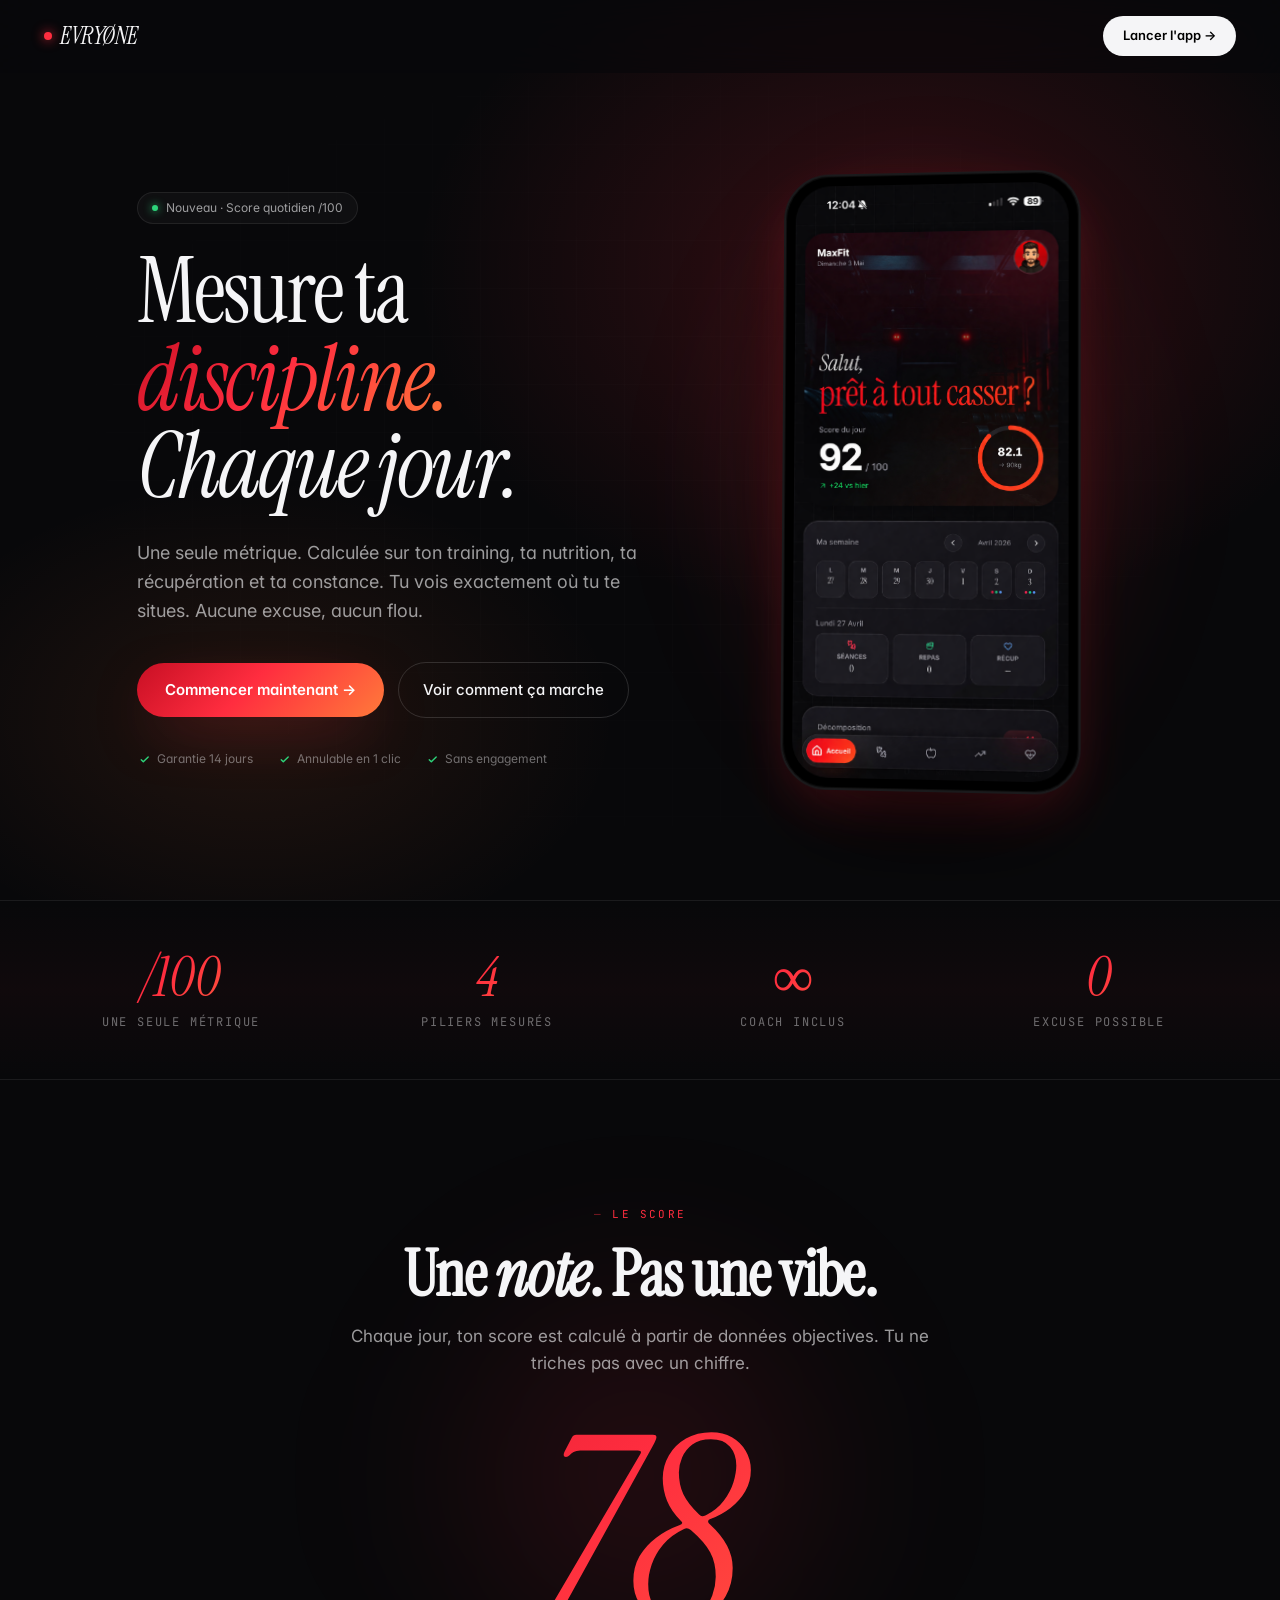
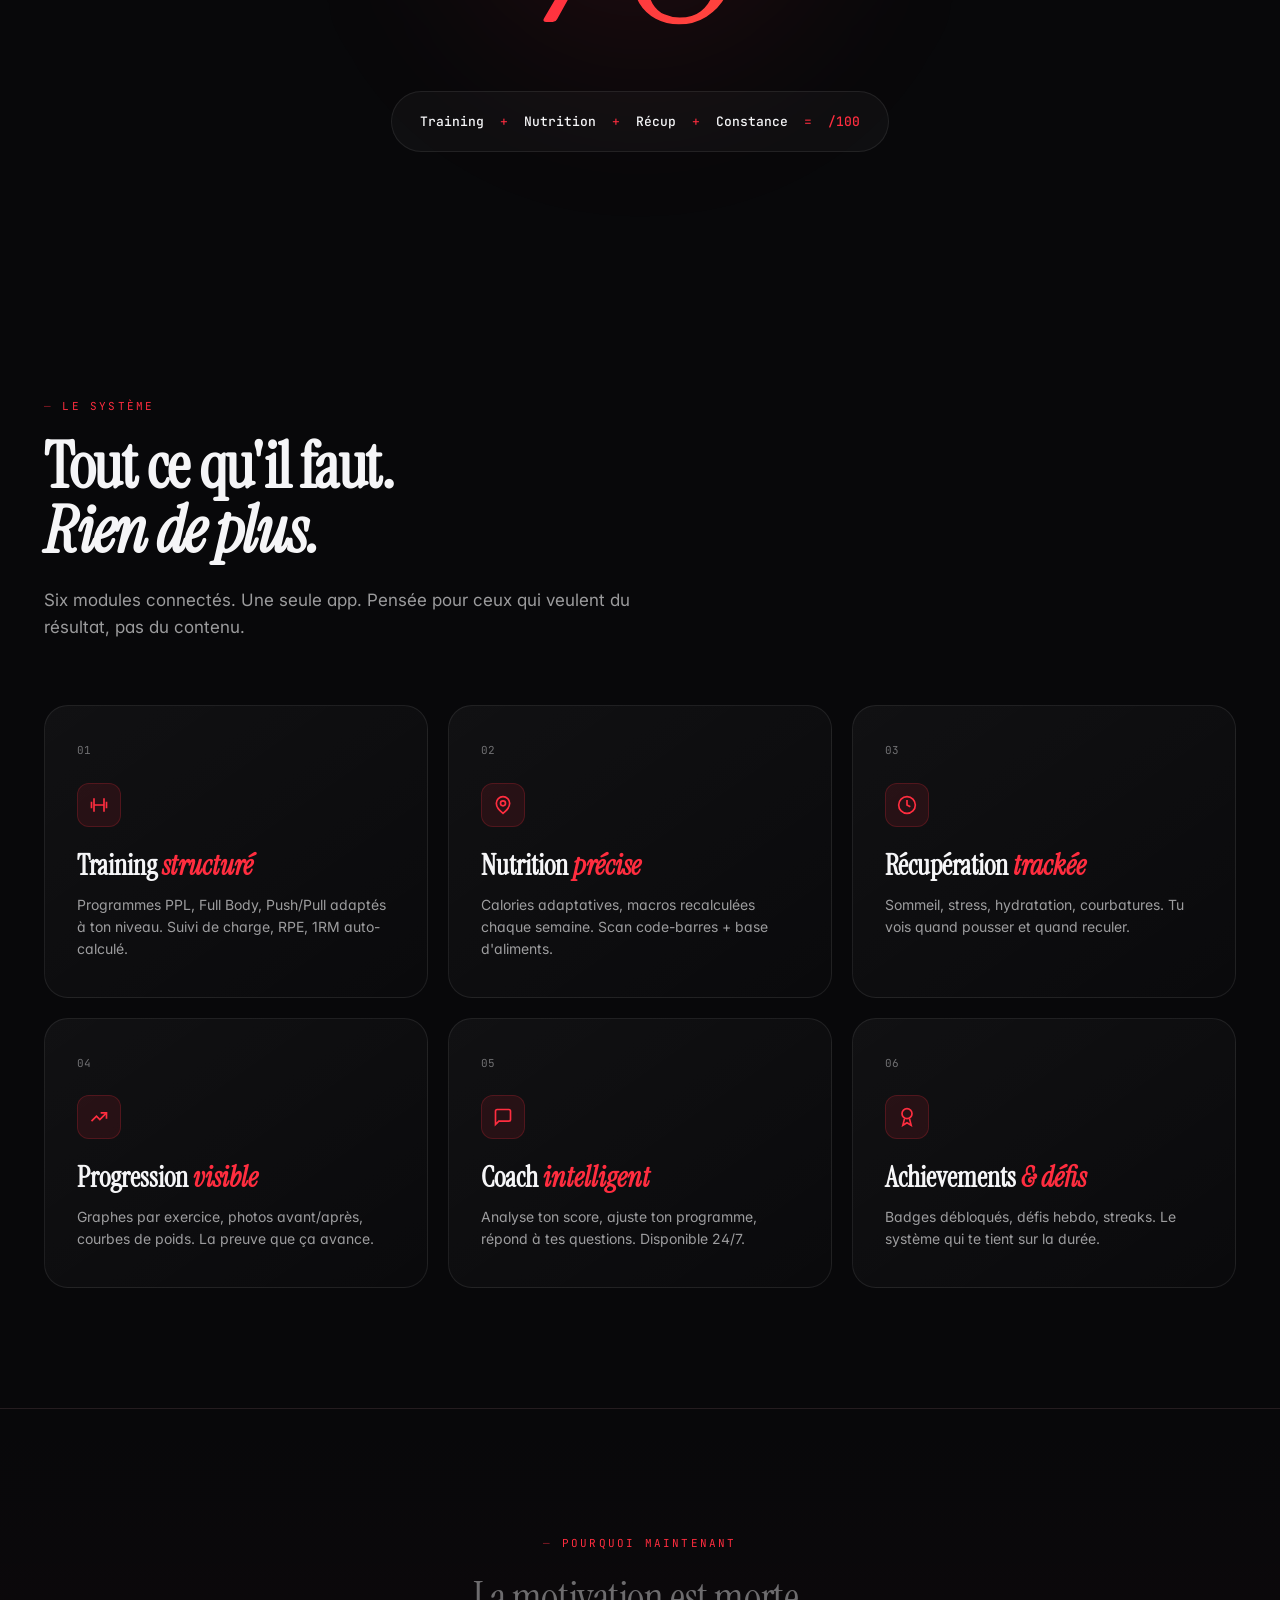
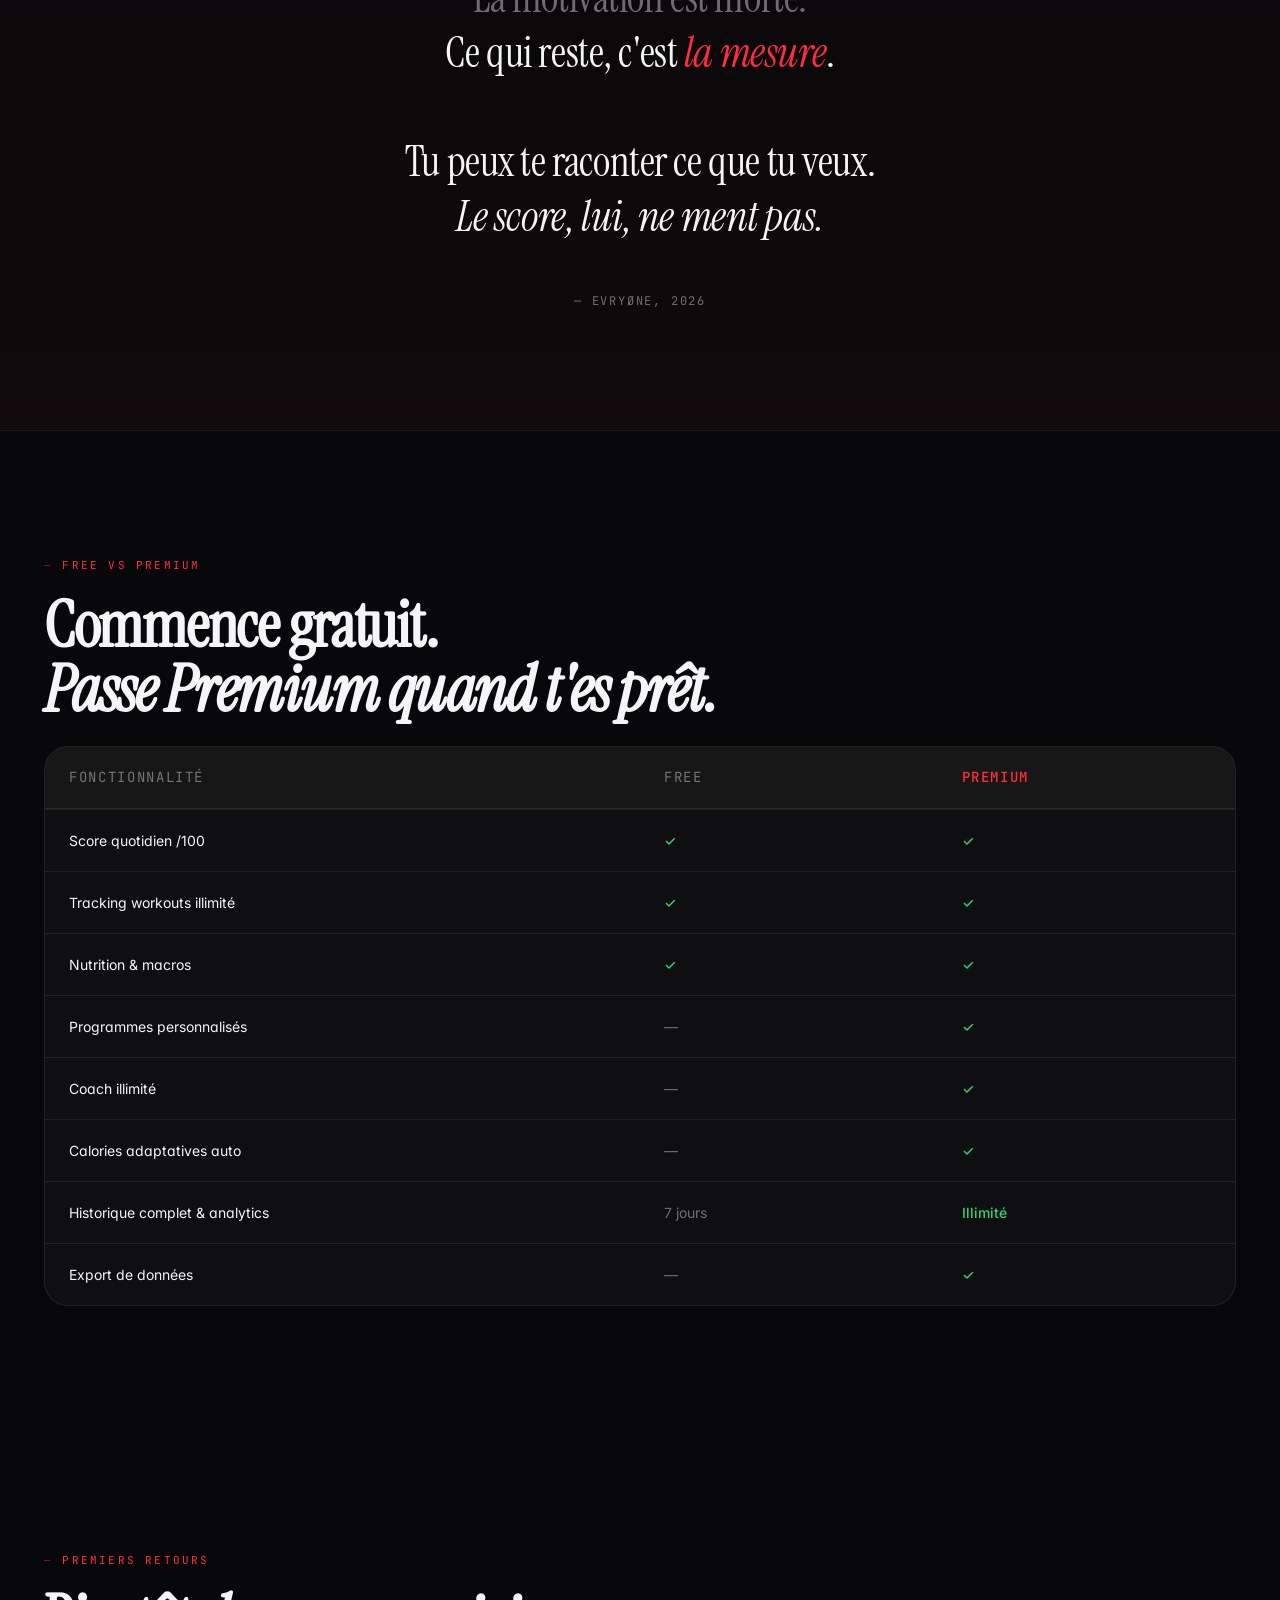
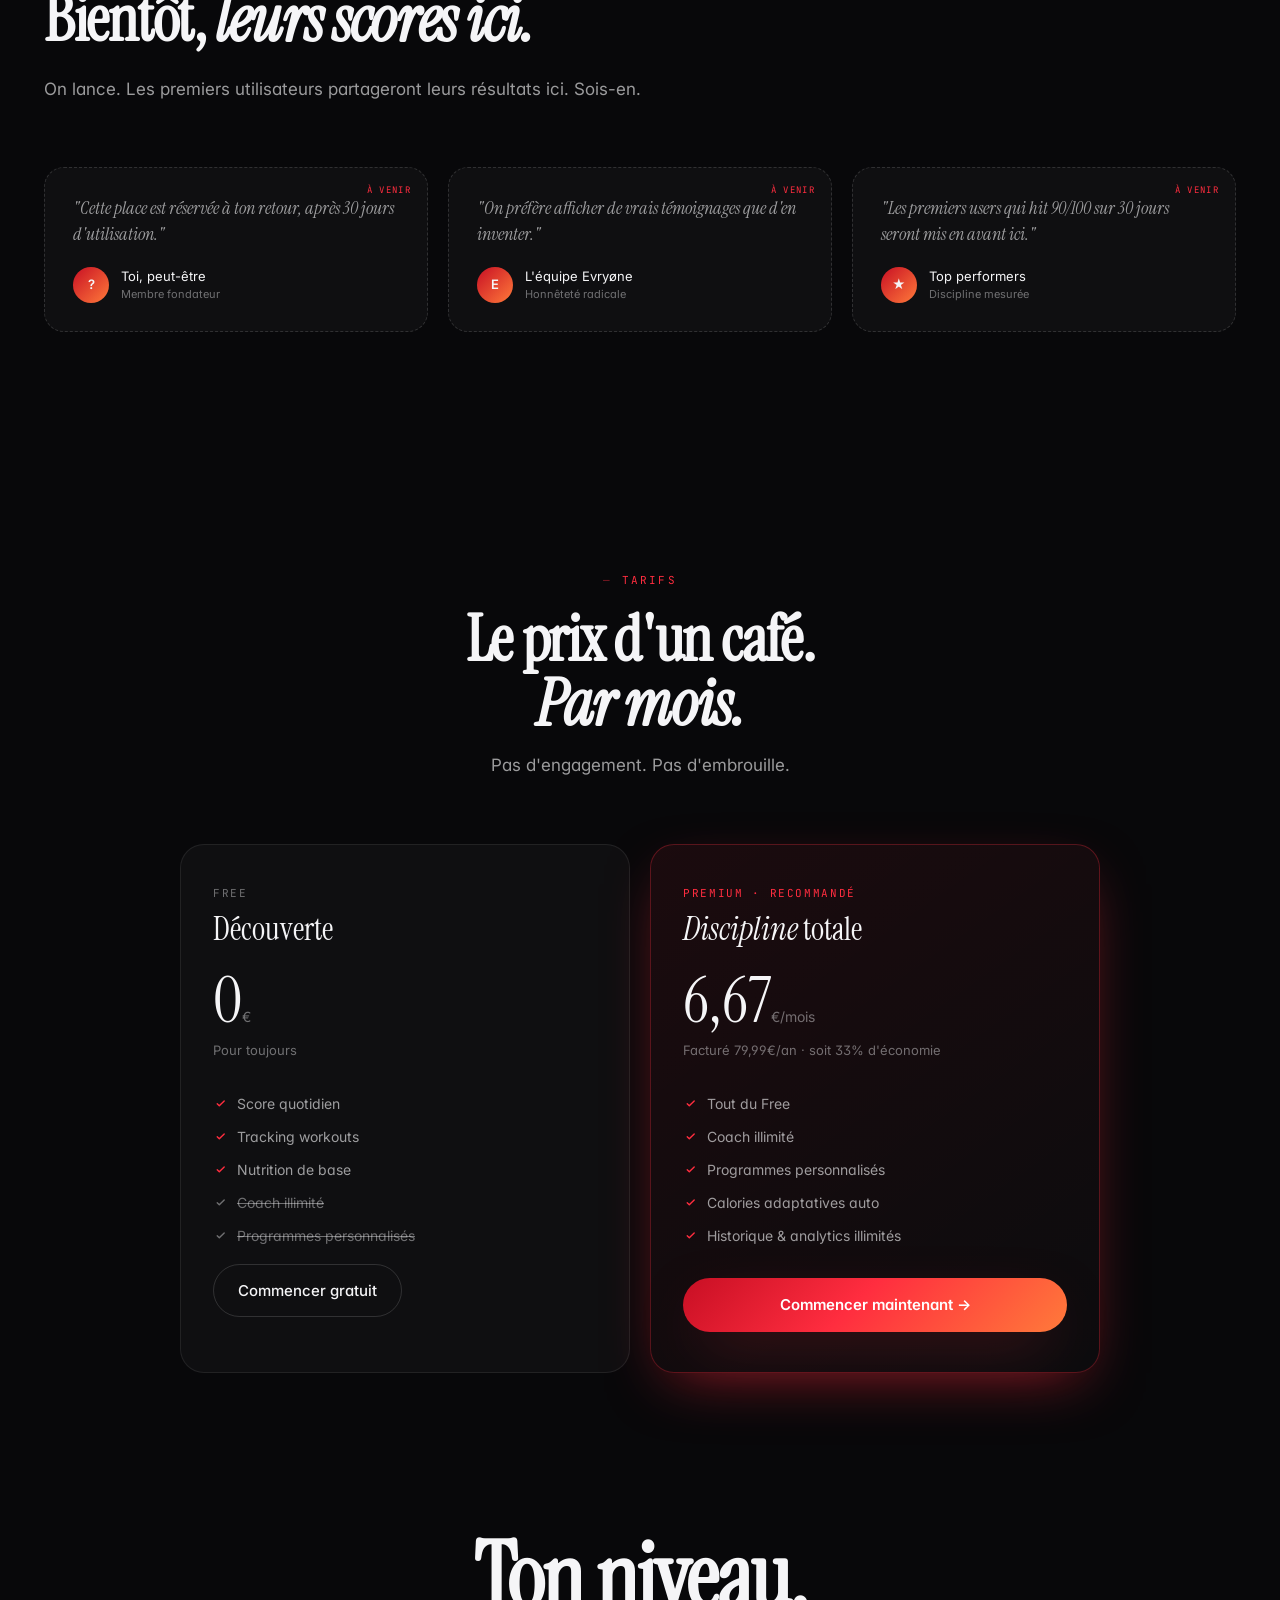
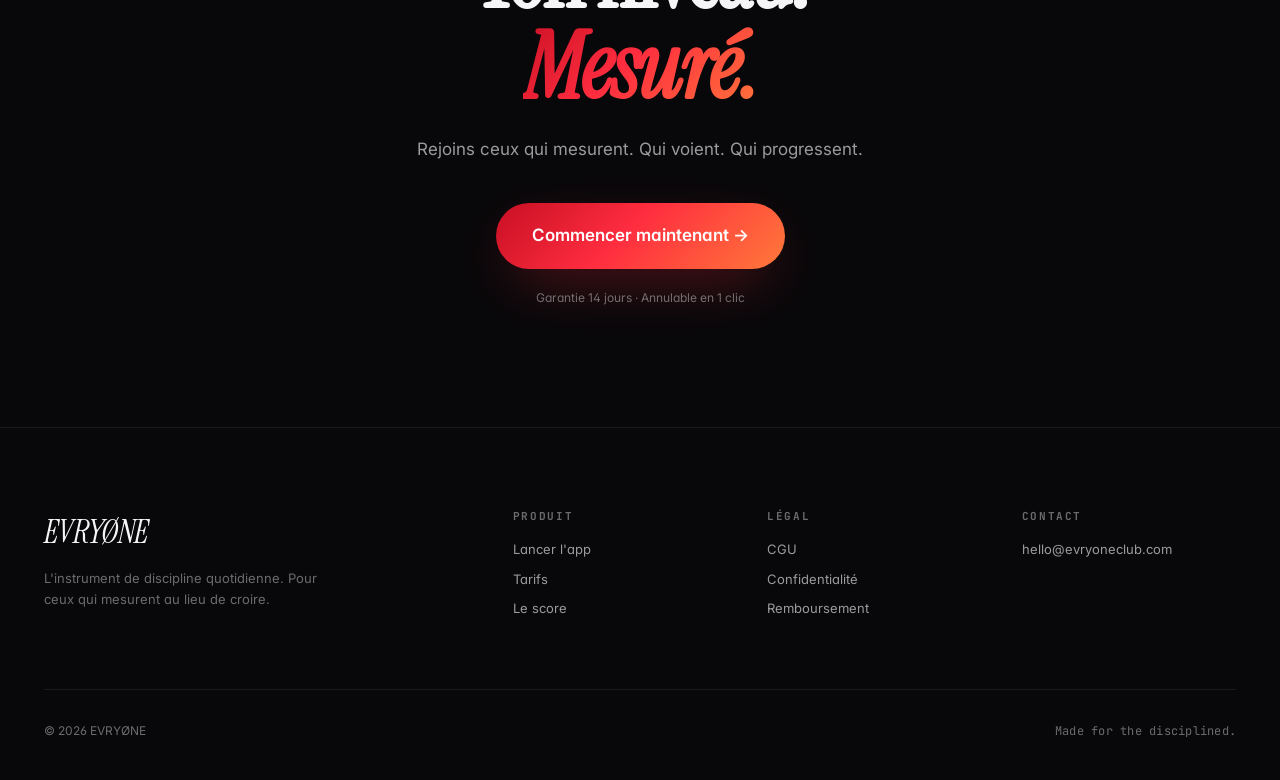
==== commit 34b8b93b: "Rename index_v3.html to index.html" ====
--- a/index.html
+++ b/index.html
@@ -68,7 +68,7 @@
   }
   nav.scrolled{border-bottom-color:var(--border)}
   nav .container{display:flex;align-items:center;justify-content:space-between}
-  .logo{font-family:'Instrument Serif',serif;font-style:italic;font-size:24px;letter-spacing:-0.02em;display:flex;align-items:center;gap:8px}
+  .logo{font-family:'Instrument Serif',serif;font-style:italic;font-size:24px;letter-spacing:-0.02em;display:flex;align-items:center;gap:8px;color:var(--fg);text-decoration:none}
   .logo-dot{width:8px;height:8px;border-radius:50%;background:var(--red);box-shadow:0 0 12px var(--red);animation:pulse 2s infinite}
   @keyframes pulse{0%,100%{opacity:1}50%{opacity:0.4}}
   .nav-cta{
@@ -438,7 +438,6 @@
   <div class="container">
     <div class="reveal">
       <span class="badge"><span class="badge-dot"></span>Nouveau · Score quotidien /100</span>
-      <img src="logo-evryone.png" alt="EVRYØNE" class="hero-logo" />
       <h1 class="hero-title">
         Mesure ta<br>
         <span class="grad">discipline.</span><br>
@@ -461,7 +460,7 @@
       <div class="phone-glow"></div>
       <div class="phone">
         <div class="phone-screen">
-          <img class="phone-img" src="app-screen-home.png" alt="Aperçu de l'app Evryøne — Score quotidien, semaine, suivi" />
+          <img class="phone-img" src="[data-uri]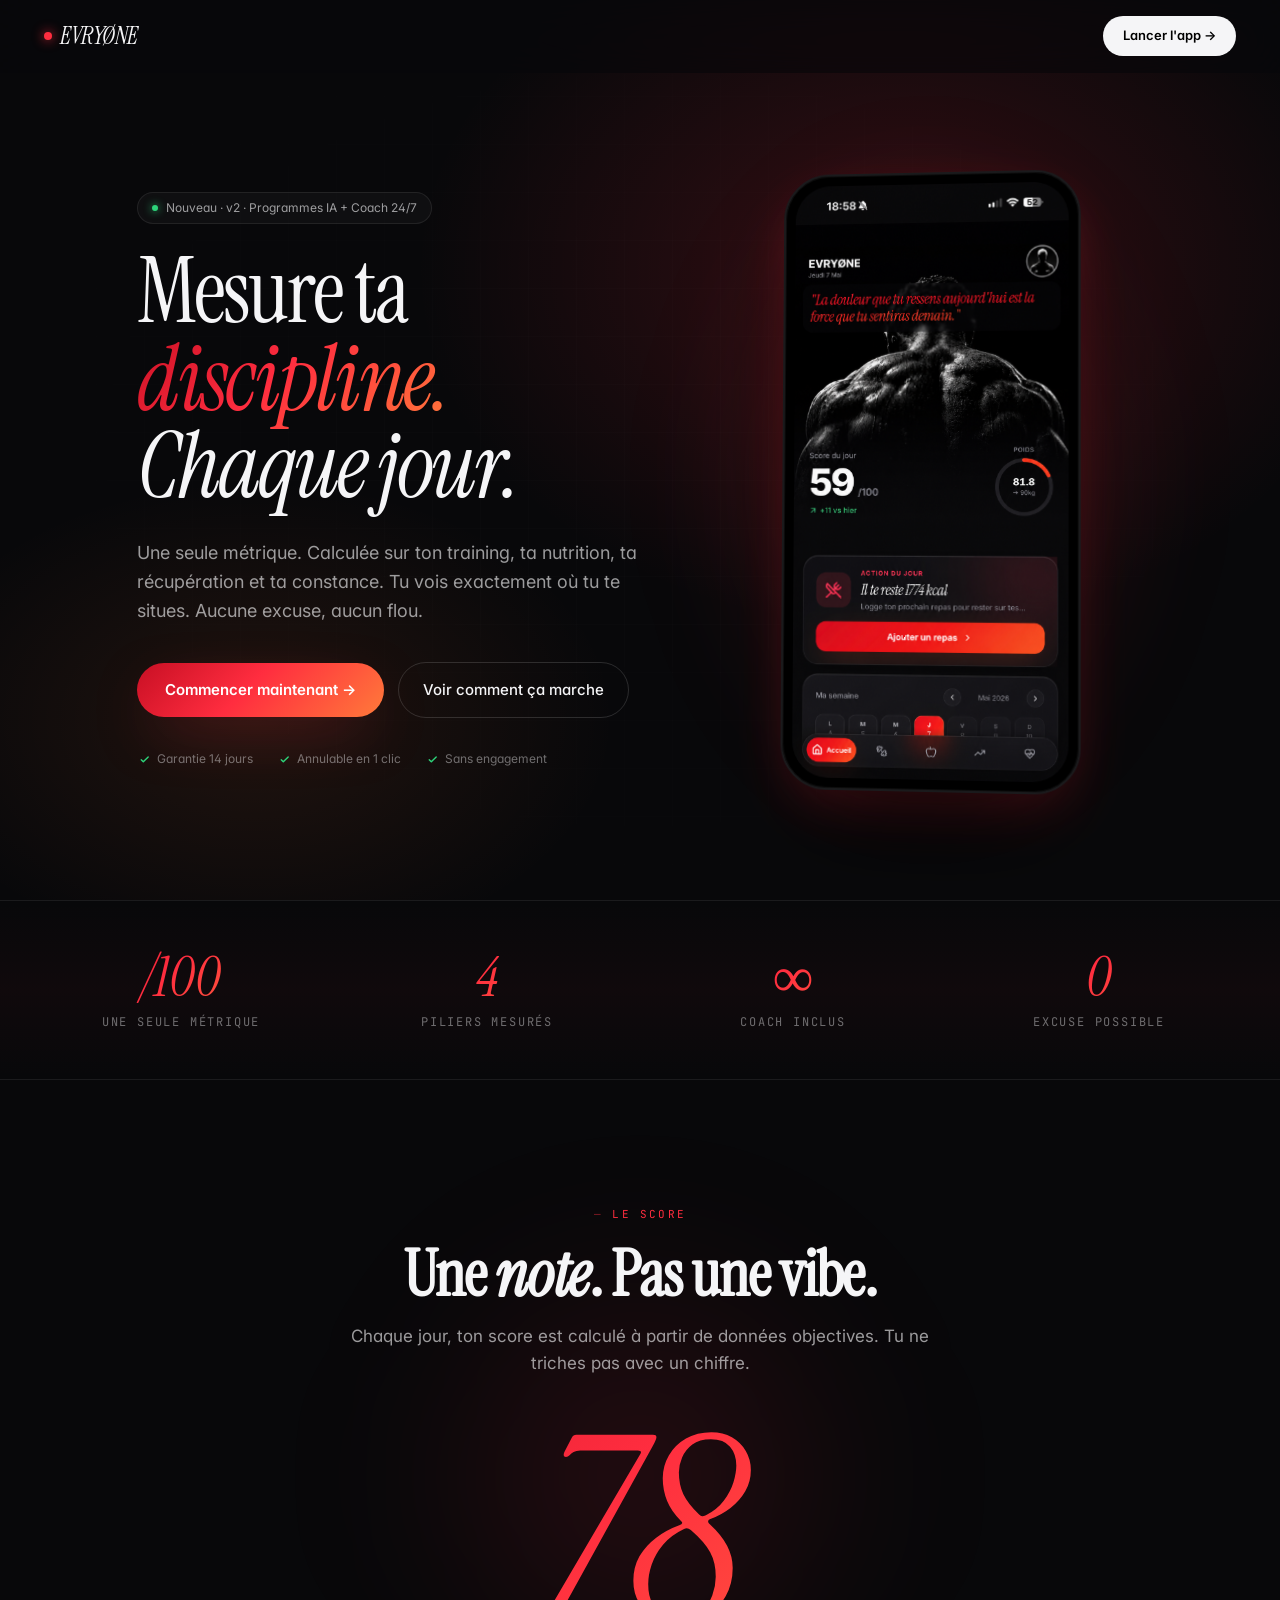
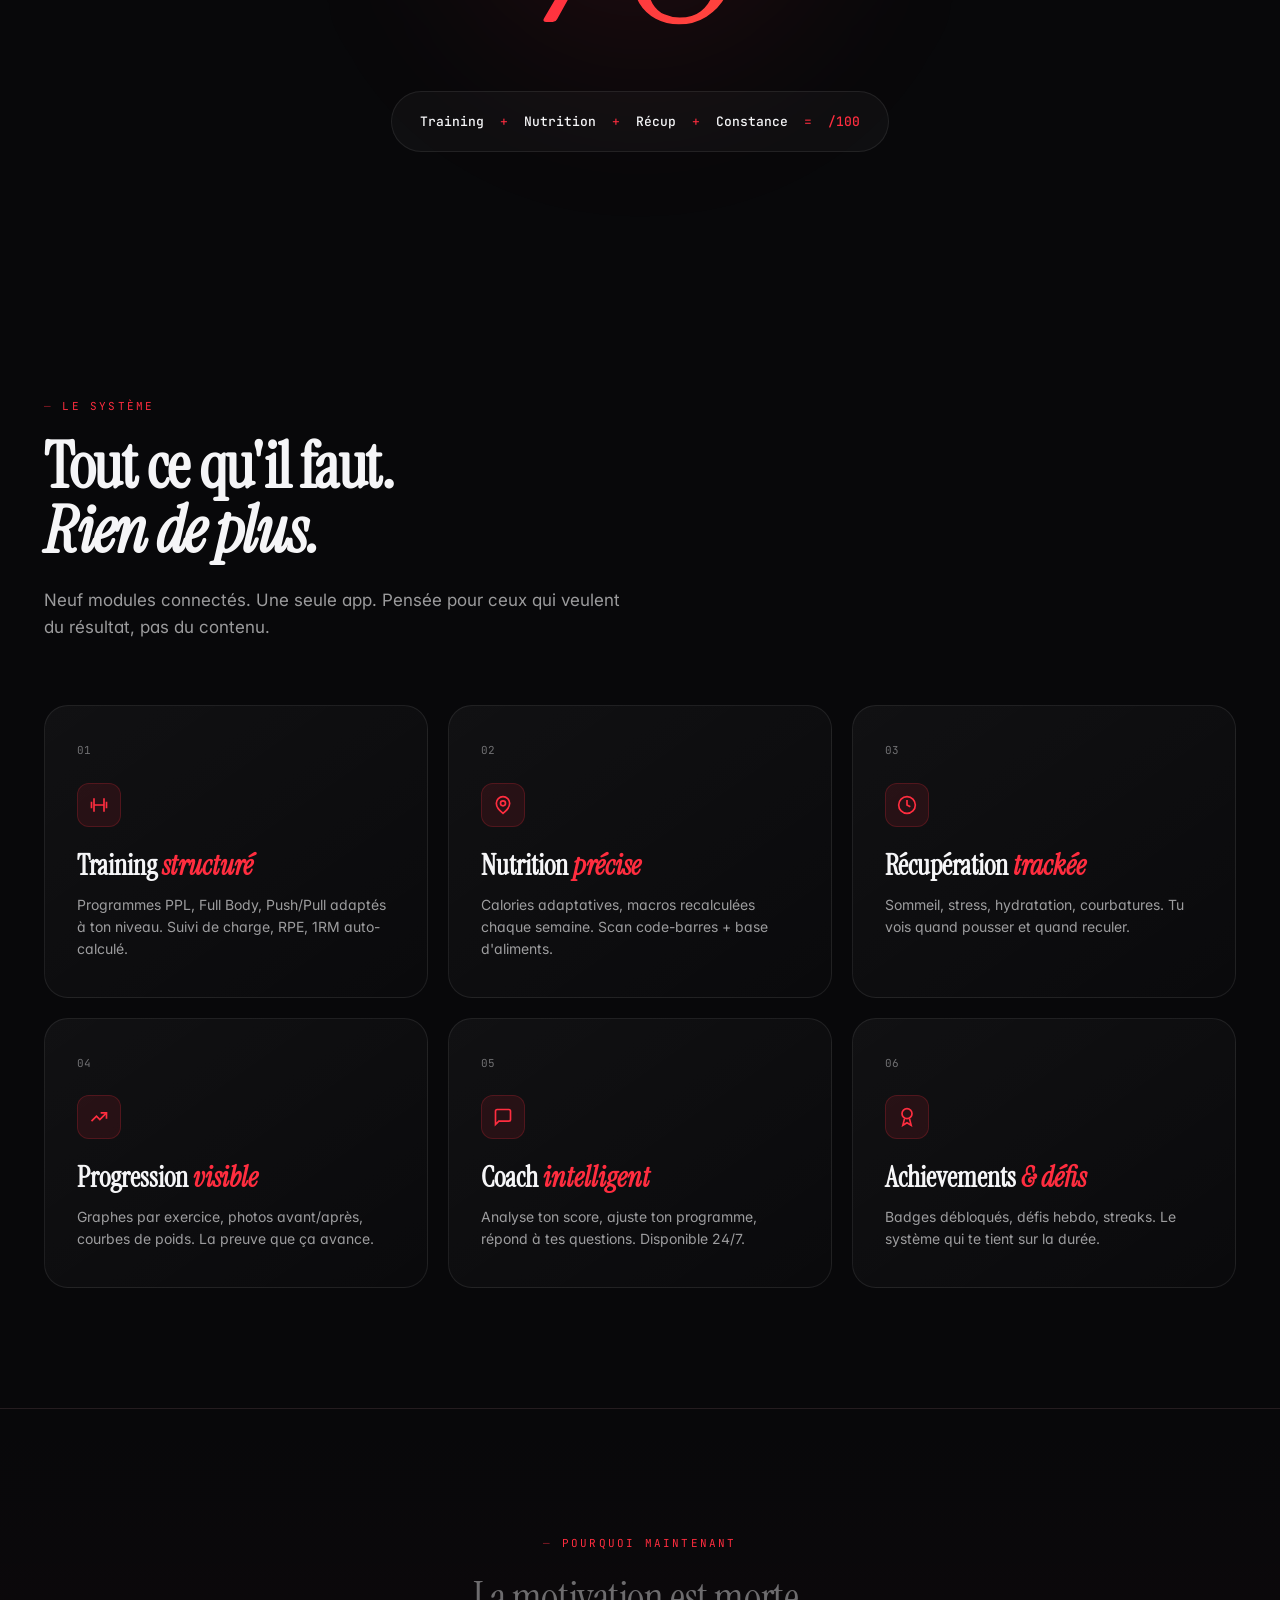
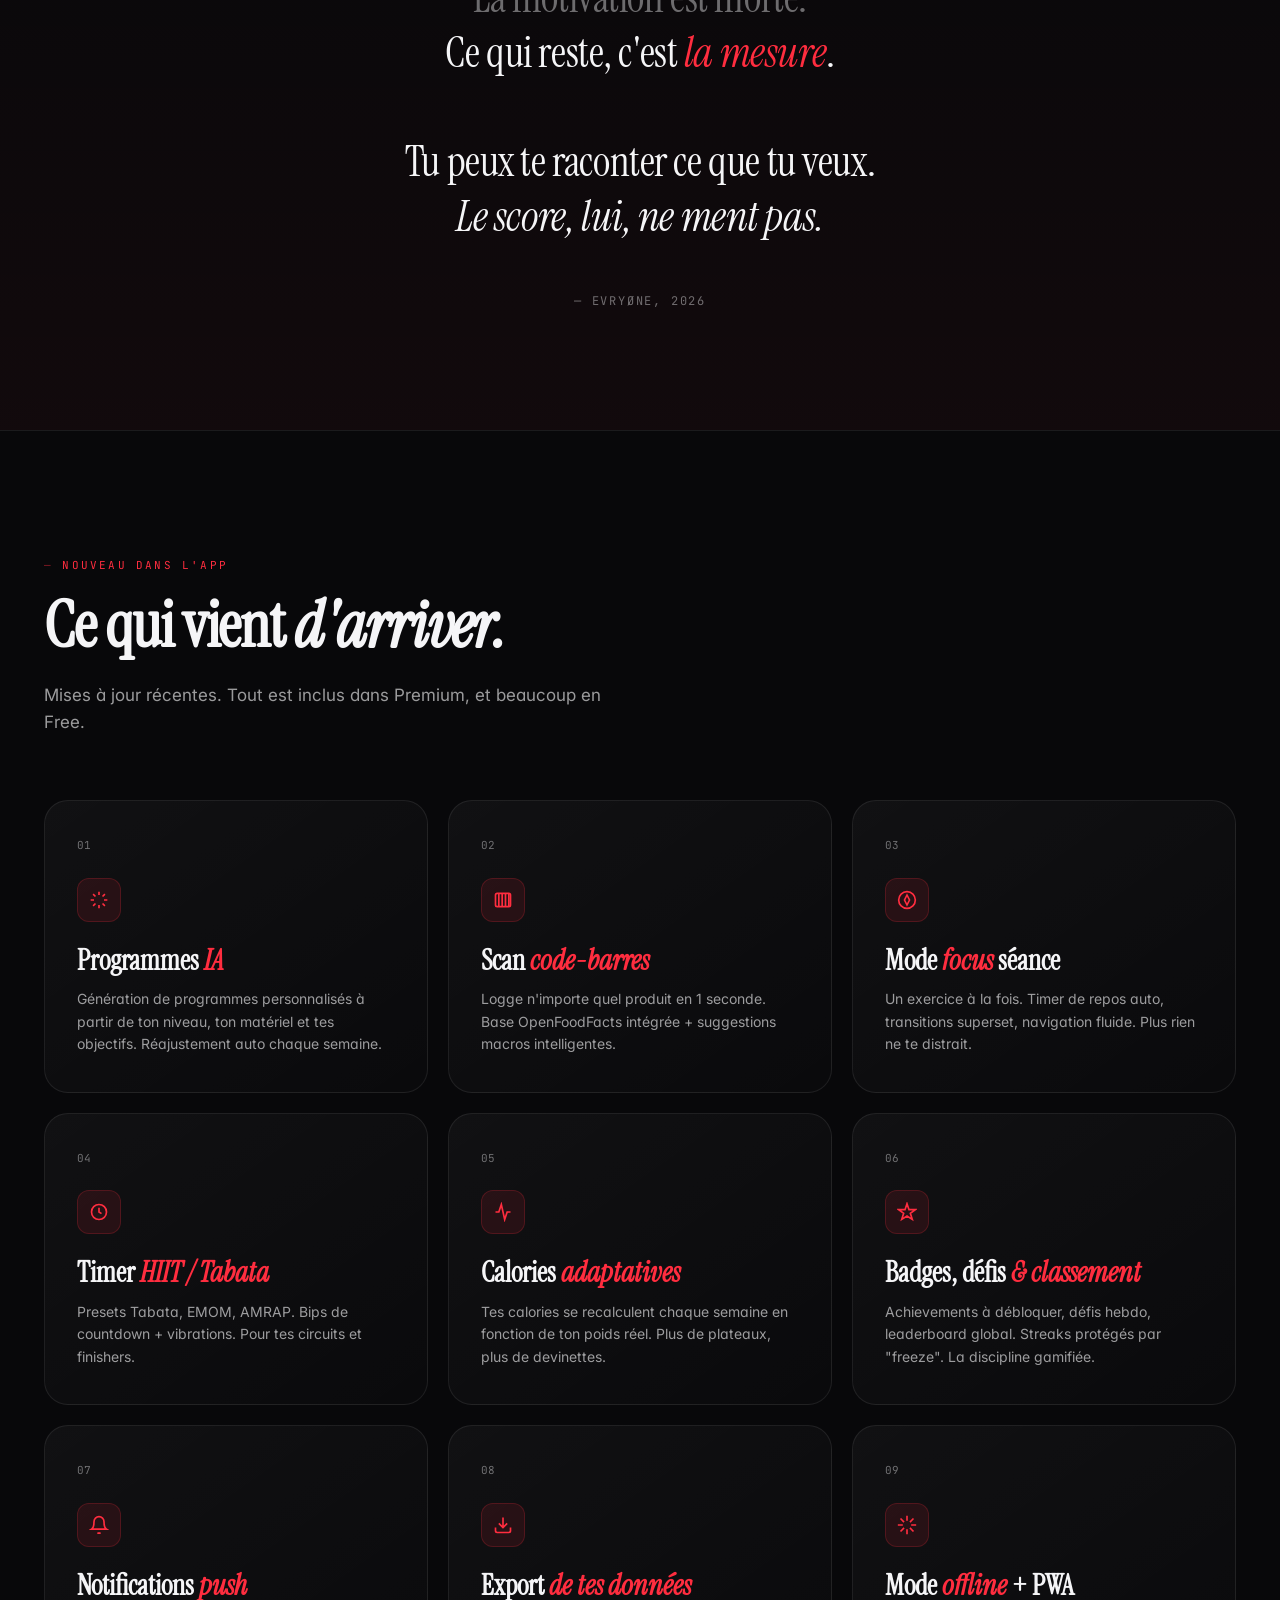
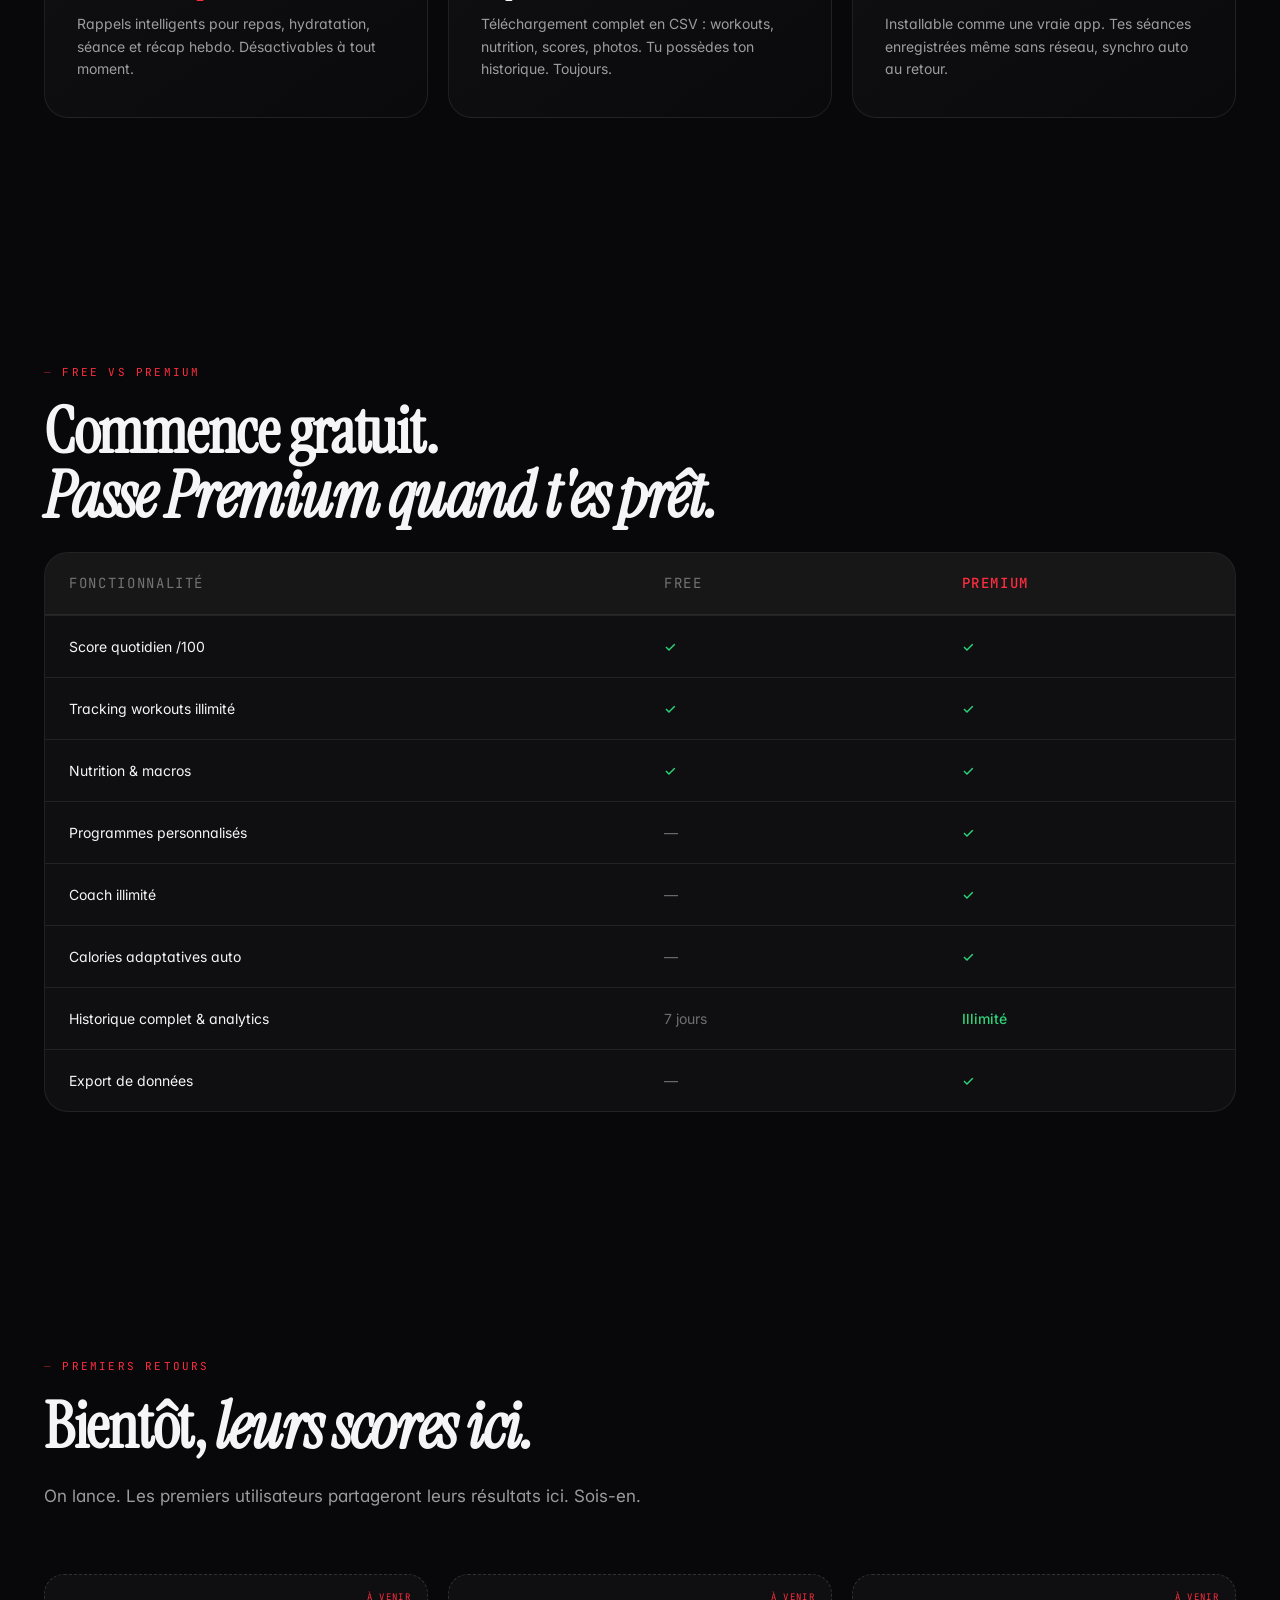
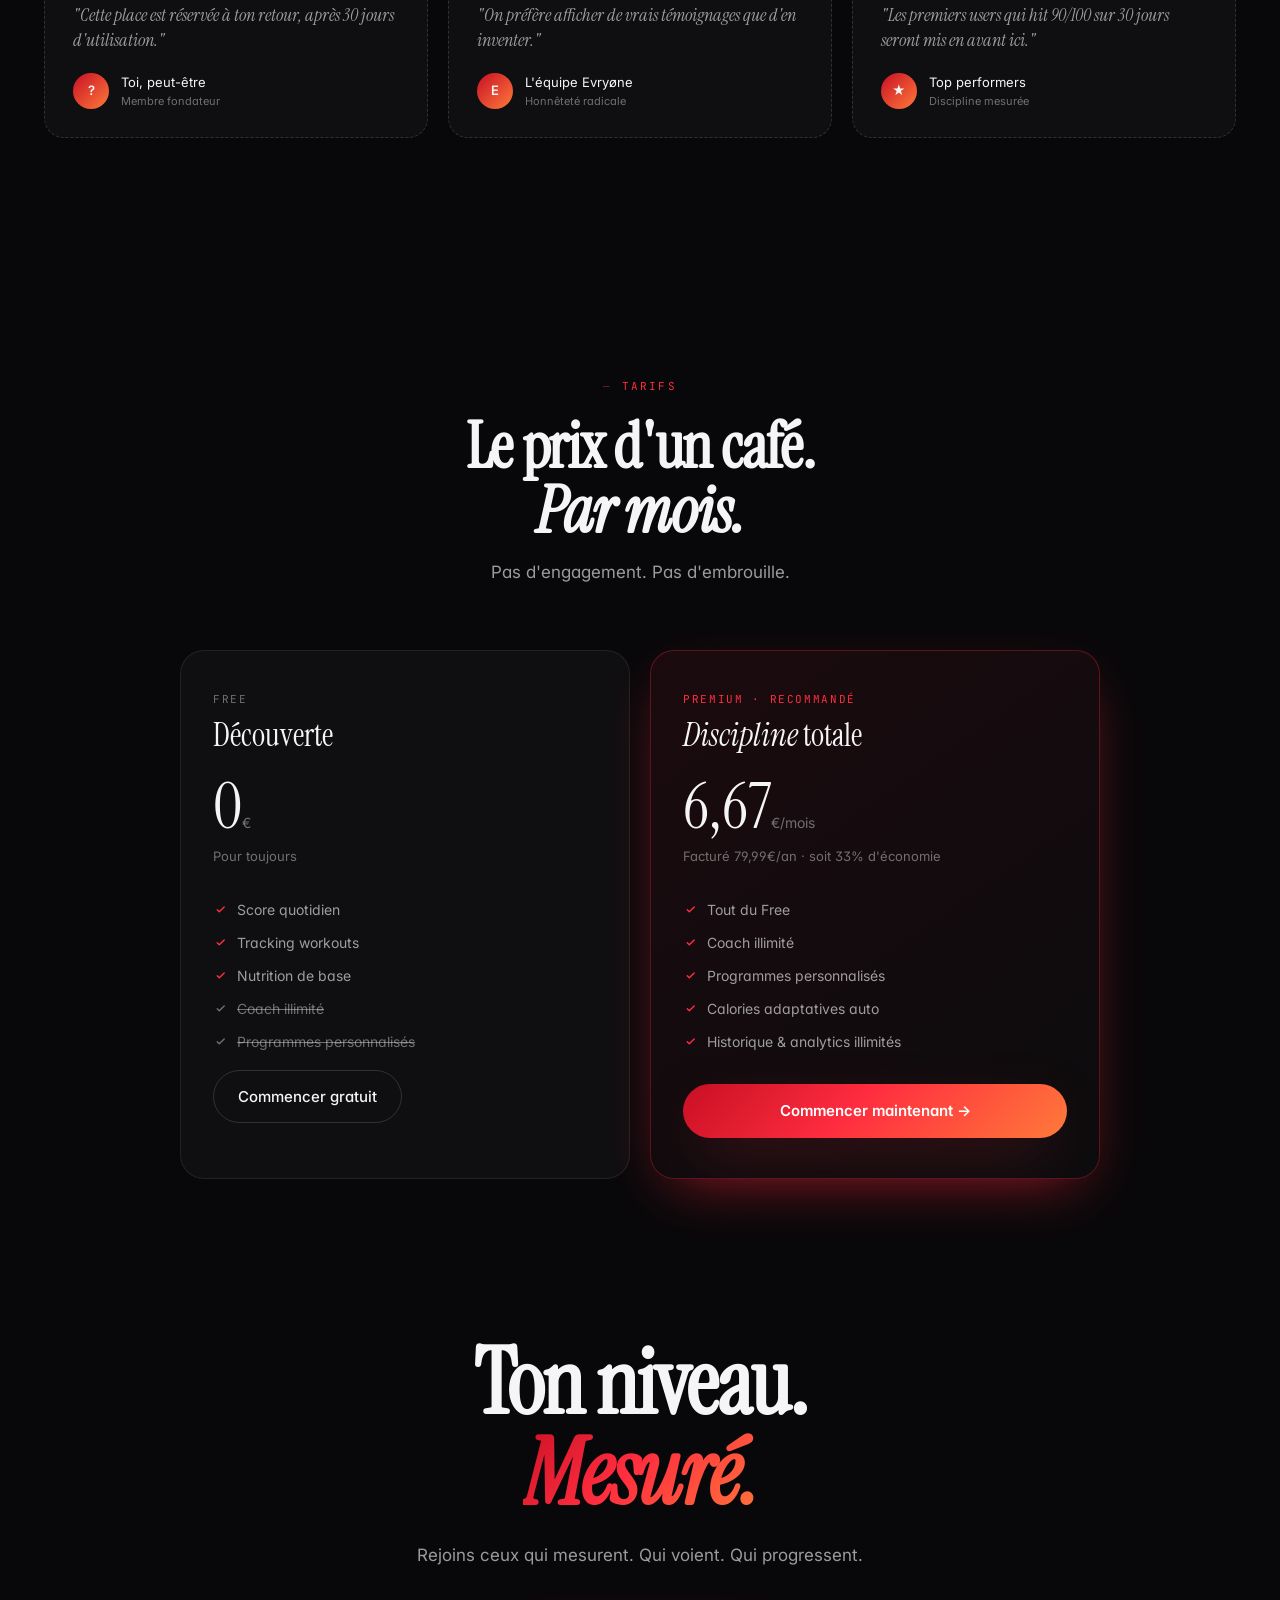
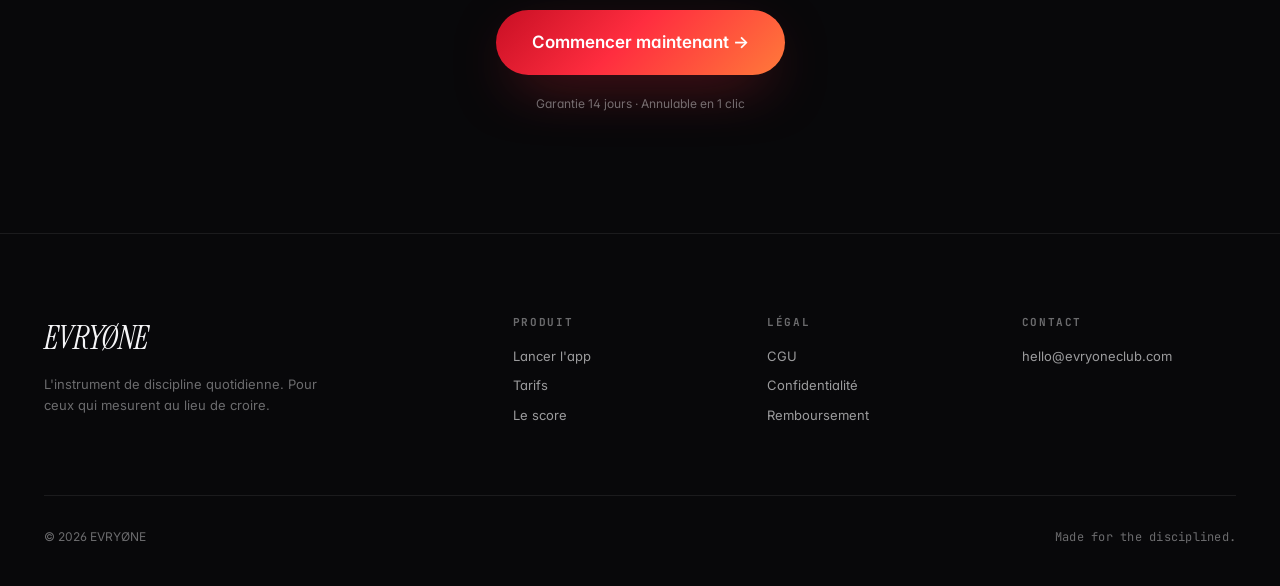
==== commit 7807d70a: "Add files via upload" ====
--- a/index.html
+++ b/index.html
@@ -4,7 +4,7 @@
 <meta charset="UTF-8" />
 <meta name="viewport" content="width=device-width,initial-scale=1,viewport-fit=cover" />
 <meta name="color-scheme" content="dark" />
-<title>EVRYØNE — Mesure ta discipline. Chaque jour.</title>
+<title>EVRYØNE — Mesure ta discipline. Chaque jour. v2</title>
 <meta name="description" content="EVRYØNE : l'instrument de discipline quotidienne. Score /100 mesuré sur training, nutrition, récupération et constance. Une seule métrique. Aucune excuse." />
 <meta name="theme-color" content="#0a0a0c" />
 <link rel="icon" href="/favicon-32.png" type="image/png" />
@@ -437,7 +437,7 @@
   <div class="hero-grid"></div>
   <div class="container">
     <div class="reveal">
-      <span class="badge"><span class="badge-dot"></span>Nouveau · Score quotidien /100</span>
+      <span class="badge"><span class="badge-dot"></span>Nouveau · v2 · Programmes IA + Coach 24/7</span>
       <h1 class="hero-title">
         Mesure ta<br>
         <span class="grad">discipline.</span><br>
@@ -460,7 +460,7 @@
       <div class="phone-glow"></div>
       <div class="phone">
         <div class="phone-screen">
-          <img class="phone-img" src="[data-uri]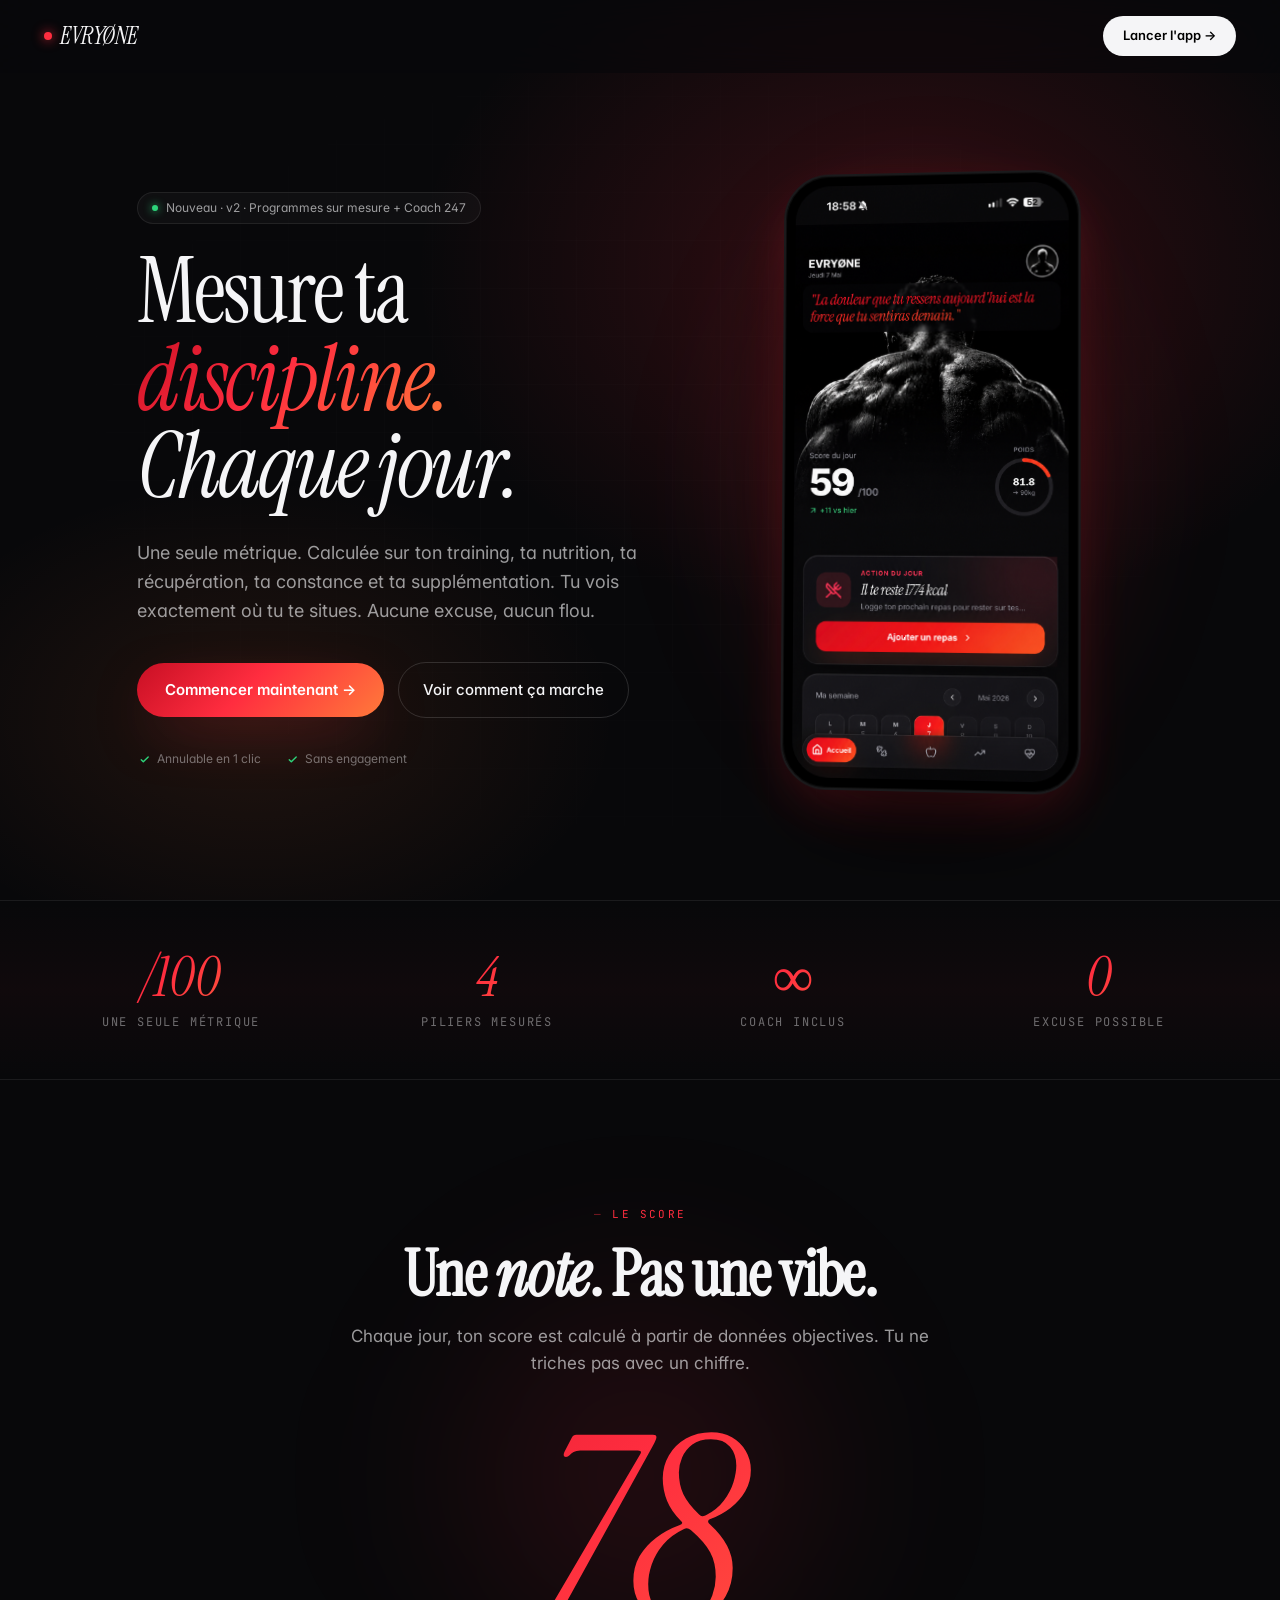
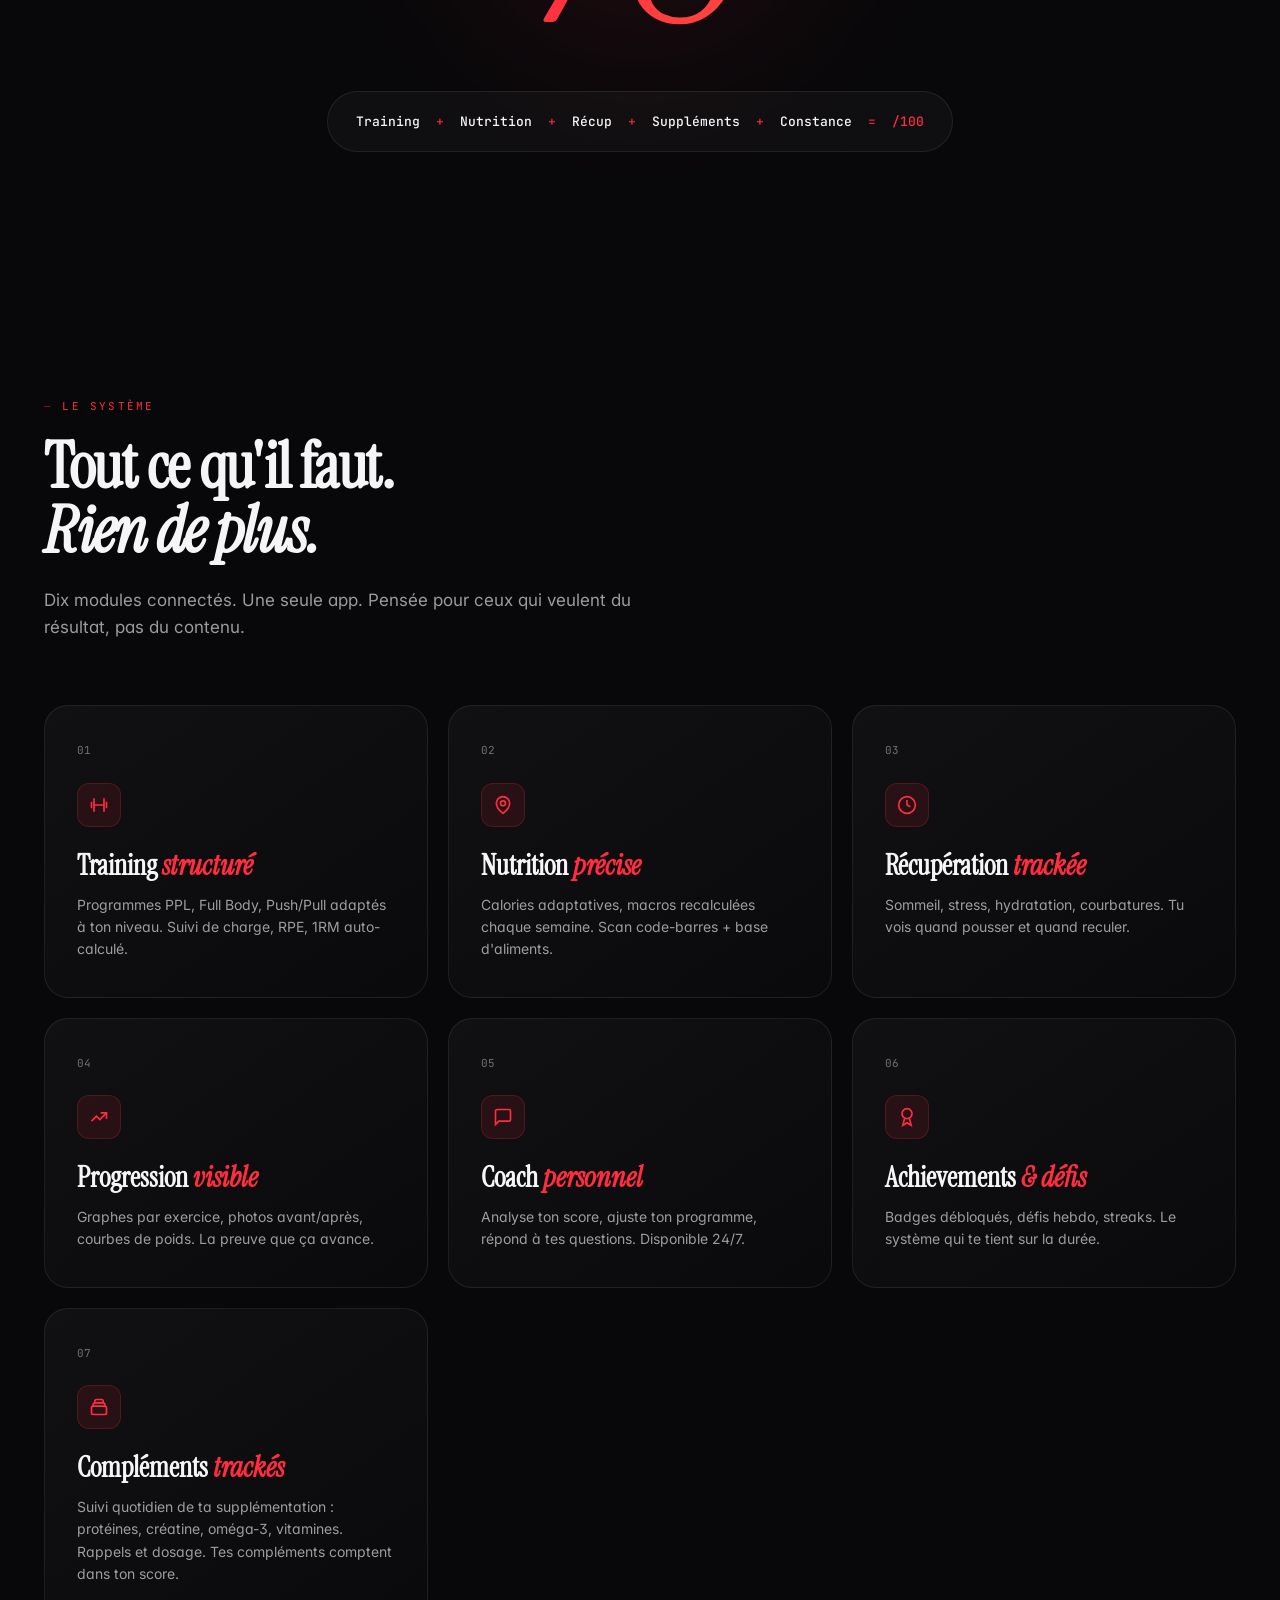
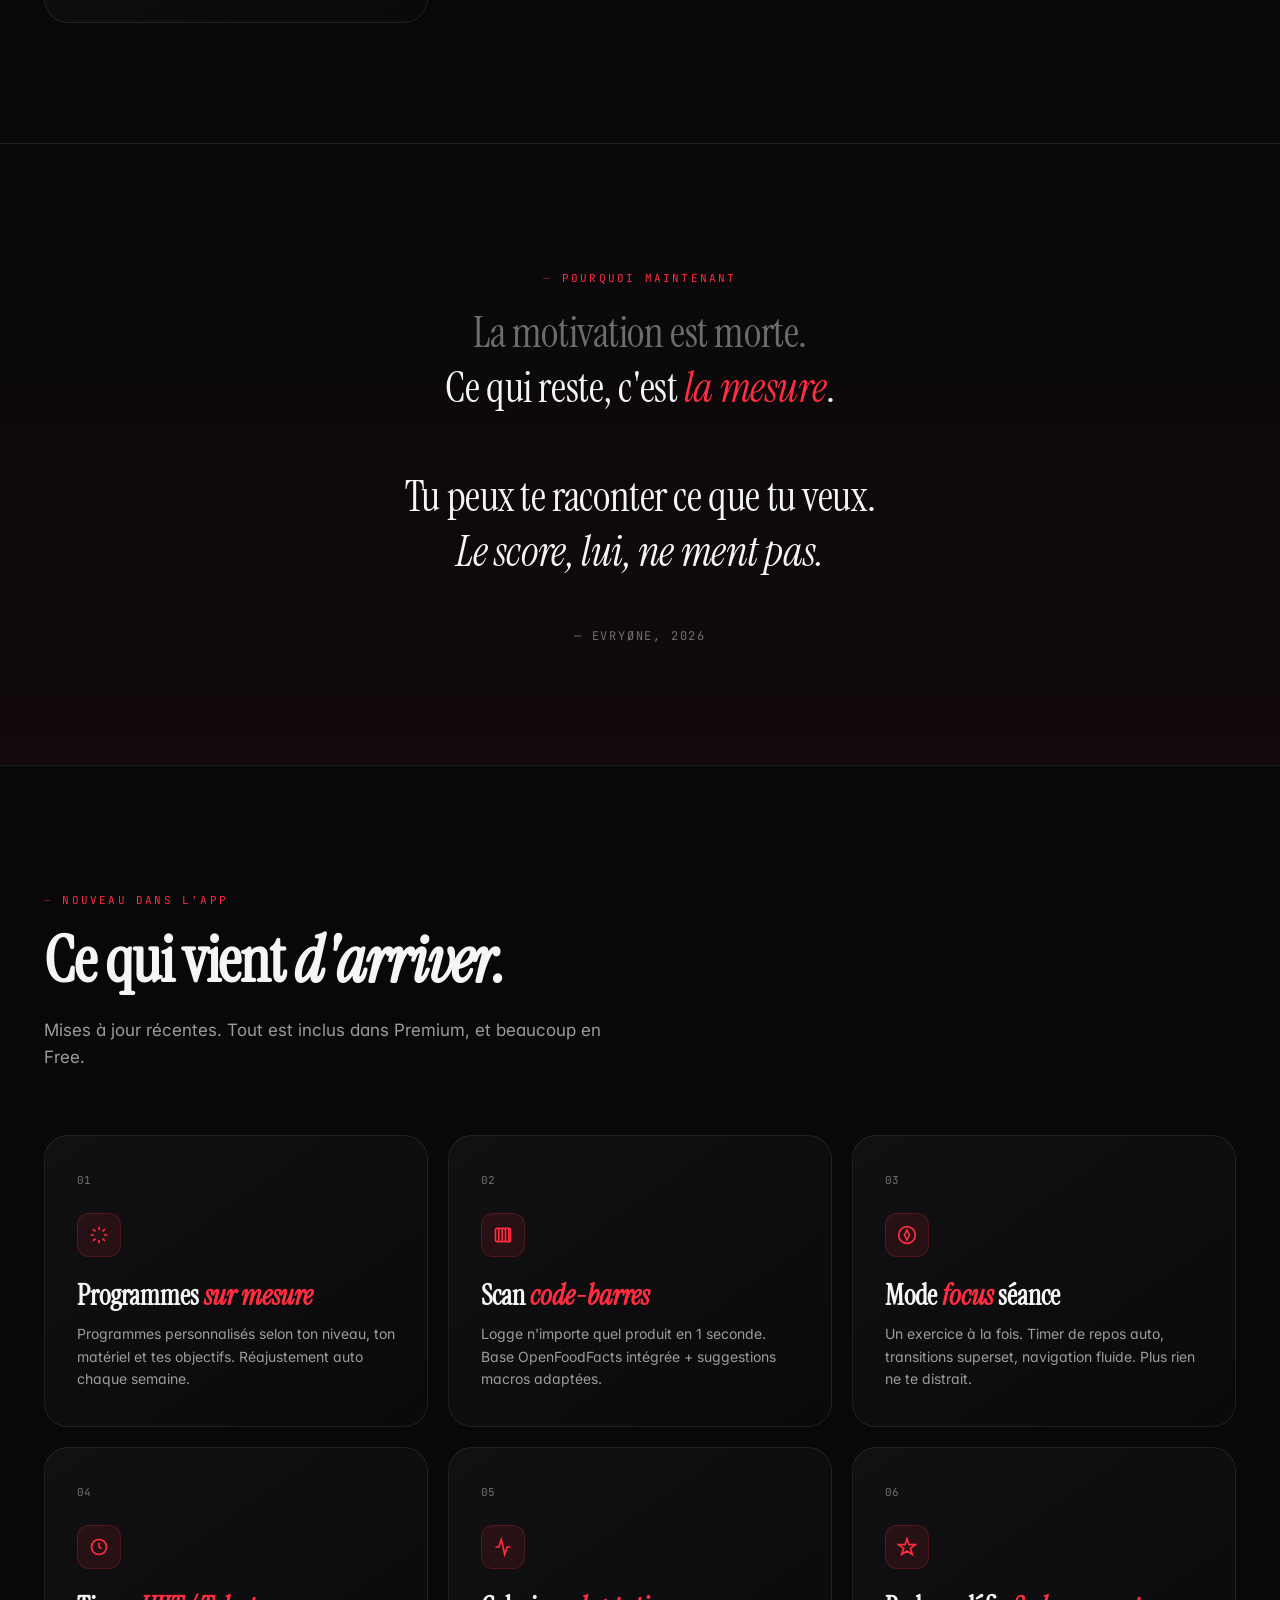
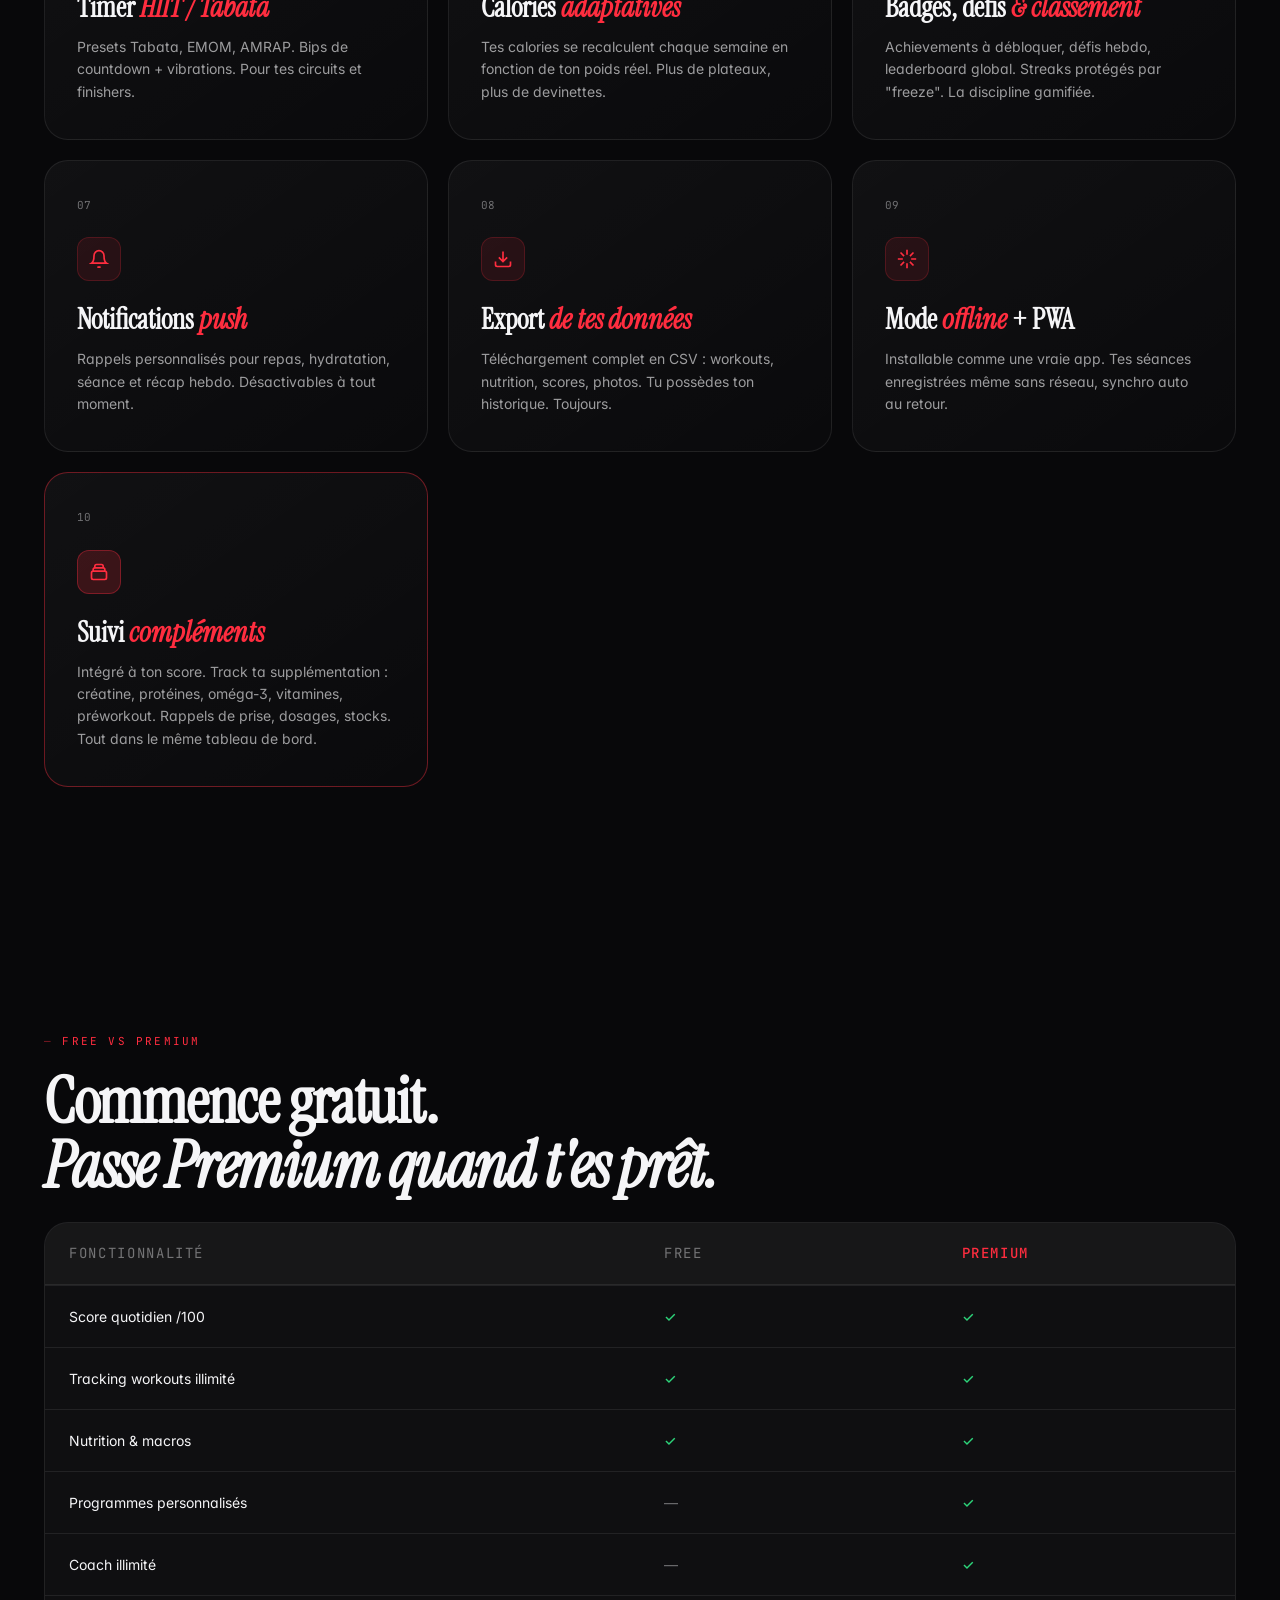
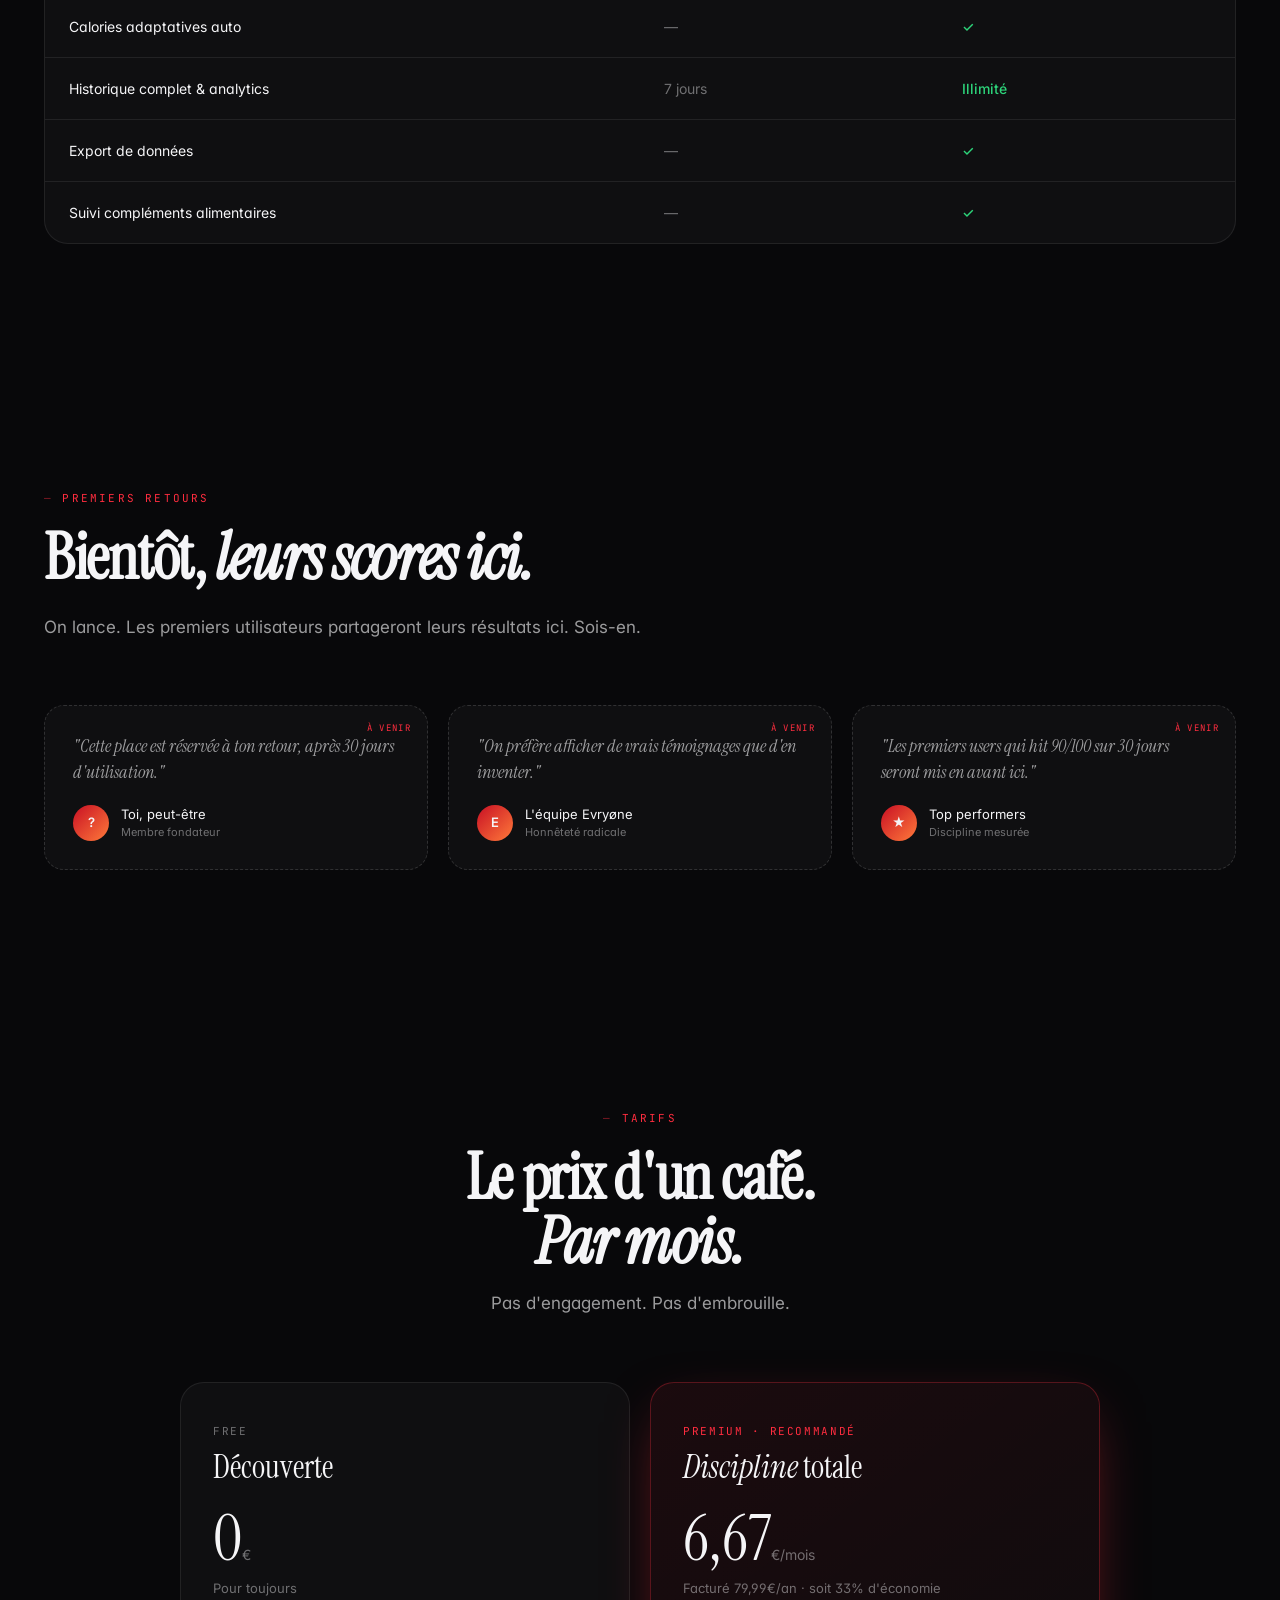
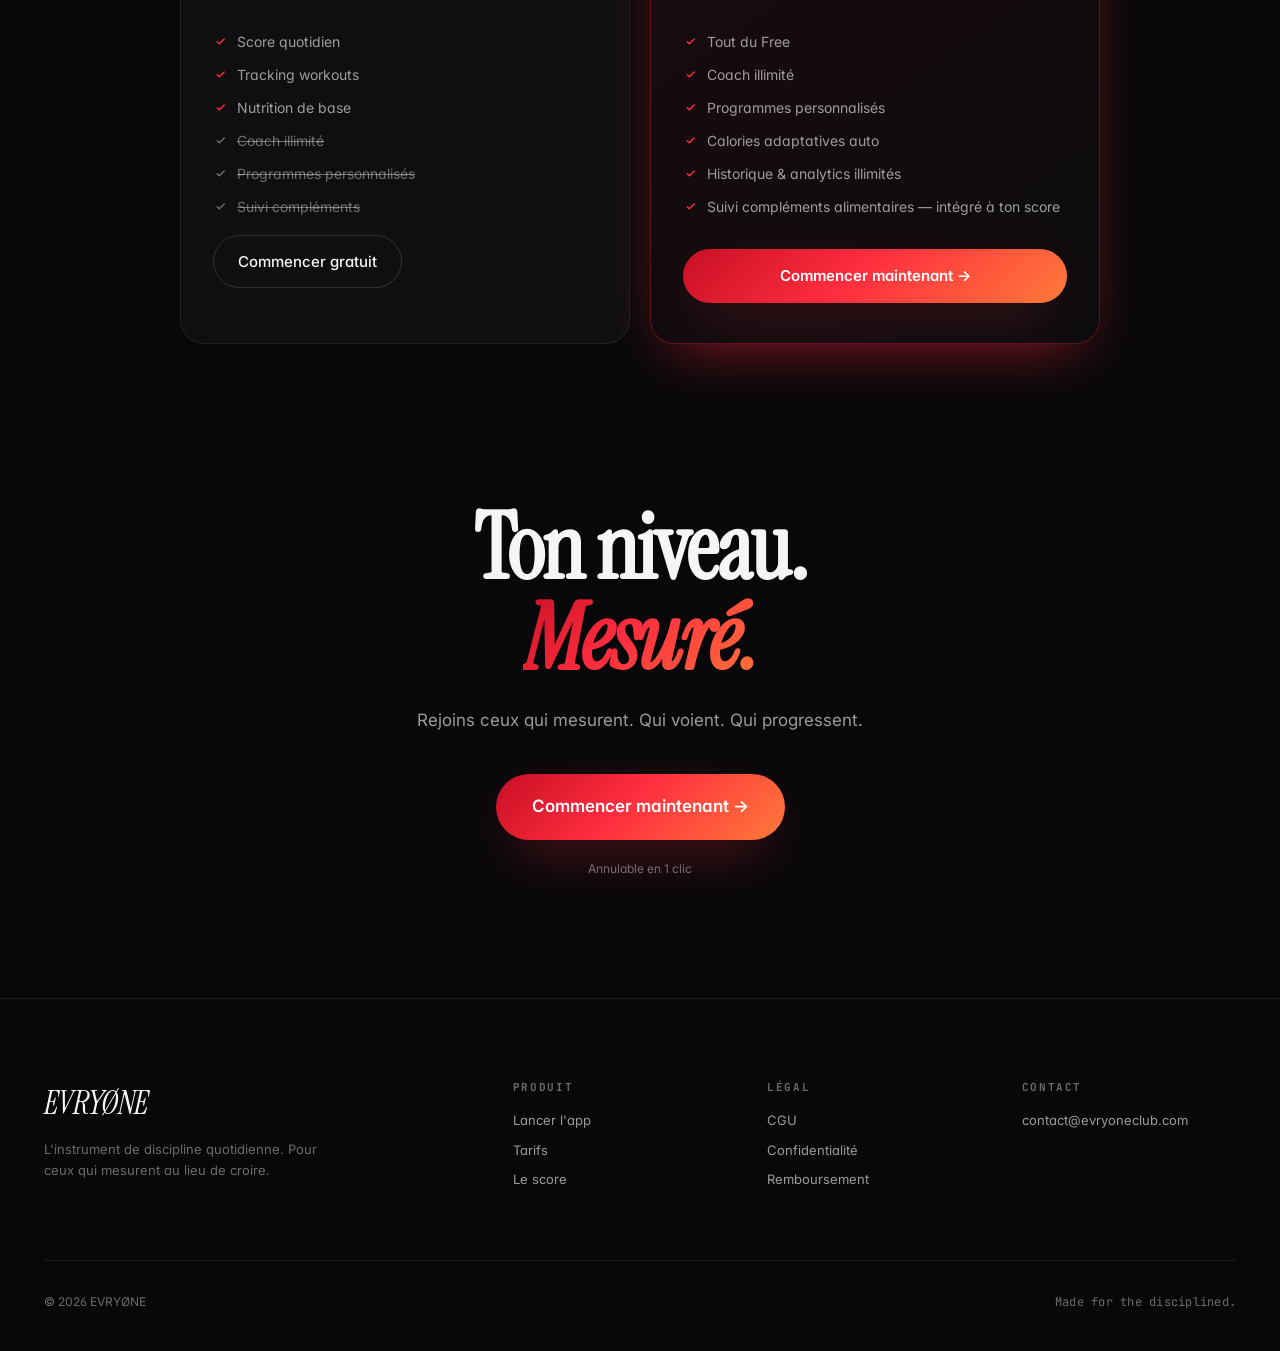
==== commit 4d3b65f5: "Add files via upload" ====
--- a/index.html
+++ b/index.html
@@ -437,19 +437,19 @@
   <div class="hero-grid"></div>
   <div class="container">
     <div class="reveal">
-      <span class="badge"><span class="badge-dot"></span>Nouveau · v2 · Programmes IA + Coach 24/7</span>
+      <span class="badge"><span class="badge-dot"></span>Nouveau · v2 · Programmes sur mesure + Coach 247</span>
       <h1 class="hero-title">
         Mesure ta<br>
         <span class="grad">discipline.</span><br>
         <span class="it">Chaque jour.</span>
       </h1>
-      <p class="hero-sub">Une seule métrique. Calculée sur ton training, ta nutrition, ta récupération et ta constance. Tu vois exactement où tu te situes. Aucune excuse, aucun flou.</p>
+      <p class="hero-sub">Une seule métrique. Calculée sur ton training, ta nutrition, ta récupération, ta constance et ta supplémentation. Tu vois exactement où tu te situes. Aucune excuse, aucun flou.</p>
       <div class="cta-row">
         <a href="https://app.evryoneclub.com" class="btn-primary">Commencer maintenant →</a>
         <a href="#score" class="btn-ghost">Voir comment ça marche</a>
       </div>
       <div class="trust-row">
-        <div class="trust-item"><svg viewBox="0 0 20 20" fill="currentColor"><path d="M16.7 6.3a1 1 0 010 1.4l-7 7a1 1 0 01-1.4 0l-3-3a1 1 0 011.4-1.4L9 12.6l6.3-6.3a1 1 0 011.4 0z"/></svg>Garantie 14 jours</div>
+        
         <div class="trust-item"><svg viewBox="0 0 20 20" fill="currentColor"><path d="M16.7 6.3a1 1 0 010 1.4l-7 7a1 1 0 01-1.4 0l-3-3a1 1 0 011.4-1.4L9 12.6l6.3-6.3a1 1 0 011.4 0z"/></svg>Annulable en 1 clic</div>
         <div class="trust-item"><svg viewBox="0 0 20 20" fill="currentColor"><path d="M16.7 6.3a1 1 0 010 1.4l-7 7a1 1 0 01-1.4 0l-3-3a1 1 0 011.4-1.4L9 12.6l6.3-6.3a1 1 0 011.4 0z"/></svg>Sans engagement</div>
       </div>
@@ -487,7 +487,7 @@
     <p class="section-sub reveal" style="margin:0 auto 0">Chaque jour, ton score est calculé à partir de données objectives. Tu ne triches pas avec un chiffre.</p>
     <div class="big-score reveal">78</div>
     <div class="score-formula reveal">
-      <b>Training</b><span class="op">+</span><b>Nutrition</b><span class="op">+</span><b>Récup</b><span class="op">+</span><b>Constance</b><span class="op">=</span><b style="color:var(--red)">/100</b>
+      <b>Training</b><span class="op">+</span><b>Nutrition</b><span class="op">+</span><b>Récup</b><span class="op">+</span><b>Suppléments</b><span class="op">+</span><b>Constance</b><span class="op">=</span><b style="color:var(--red)">/100</b>
     </div>
   </div>
 </section>
@@ -497,7 +497,7 @@
   <div class="container">
     <span class="eyebrow reveal">Le système</span>
     <h2 class="section-title reveal">Tout ce qu'il faut.<br><span class="it">Rien de plus.</span></h2>
-    <p class="section-sub reveal">Neuf modules connectés. Une seule app. Pensée pour ceux qui veulent du résultat, pas du contenu.</p>
+    <p class="section-sub reveal">Dix modules connectés. Une seule app. Pensée pour ceux qui veulent du résultat, pas du contenu.</p>
 
     <div class="pillars-grid">
       <div class="pcard reveal">
@@ -527,7 +527,7 @@
       <div class="pcard reveal">
         <div class="num">05</div>
         <div class="icon"><svg viewBox="0 0 24 24" fill="none" stroke="currentColor" stroke-width="2"><path d="M21 15a2 2 0 01-2 2H7l-4 4V5a2 2 0 012-2h14a2 2 0 012 2z"/></svg></div>
-        <h3>Coach <span class="it">intelligent</span></h3>
+        <h3>Coach <span class="it">personnel</span></h3>
         <p>Analyse ton score, ajuste ton programme, répond à tes questions. Disponible 24/7.</p>
       </div>
       <div class="pcard reveal">
@@ -535,6 +535,12 @@
         <div class="icon"><svg viewBox="0 0 24 24" fill="none" stroke="currentColor" stroke-width="2"><circle cx="12" cy="8" r="6"/><path d="M9 14l-2 8 5-3 5 3-2-8"/></svg></div>
         <h3>Achievements <span class="it">& défis</span></h3>
         <p>Badges débloqués, défis hebdo, streaks. Le système qui te tient sur la durée.</p>
+      </div>
+      <div class="pcard reveal">
+        <div class="num">07</div>
+        <div class="icon"><svg viewBox="0 0 24 24" fill="none" stroke="currentColor" stroke-width="2"><path d="M19 11H5m14 0a2 2 0 012 2v6a2 2 0 01-2 2H5a2 2 0 01-2-2v-6a2 2 0 012-2m14 0V9a2 2 0 00-2-2M5 11V9a2 2 0 012-2m0 0V5a2 2 0 012-2h6a2 2 0 012 2v2M7 7h10"/></svg></div>
+        <h3>Compléments <span class="it">trackés</span></h3>
+        <p>Suivi quotidien de ta supplémentation : protéines, créatine, oméga-3, vitamines. Rappels et dosage. Tes compléments comptent dans ton score.</p>
       </div>
     </div>
   </div>
@@ -566,14 +572,14 @@
       <div class="pcard reveal">
         <div class="num">01</div>
         <div class="icon"><svg viewBox="0 0 24 24" fill="none" stroke="currentColor" stroke-width="2"><path d="M12 2v4M12 18v4M4.93 4.93l2.83 2.83M16.24 16.24l2.83 2.83M2 12h4M18 12h4M4.93 19.07l2.83-2.83M16.24 7.76l2.83-2.83"/></svg></div>
-        <h3>Programmes <span class="it">IA</span></h3>
-        <p>Génération de programmes personnalisés à partir de ton niveau, ton matériel et tes objectifs. Réajustement auto chaque semaine.</p>
+        <h3>Programmes <span class="it">sur mesure</span></h3>
+        <p>Programmes personnalisés selon ton niveau, ton matériel et tes objectifs. Réajustement auto chaque semaine.</p>
       </div>
       <div class="pcard reveal">
         <div class="num">02</div>
         <div class="icon"><svg viewBox="0 0 24 24" fill="none" stroke="currentColor" stroke-width="2"><rect x="3" y="4" width="18" height="16" rx="2"/><path d="M7 4v16M11 4v16M15 4v16M19 4v16"/></svg></div>
         <h3>Scan <span class="it">code-barres</span></h3>
-        <p>Logge n'importe quel produit en 1 seconde. Base OpenFoodFacts intégrée + suggestions macros intelligentes.</p>
+        <p>Logge n'importe quel produit en 1 seconde. Base OpenFoodFacts intégrée + suggestions macros adaptées.</p>
       </div>
       <div class="pcard reveal">
         <div class="num">03</div>
@@ -603,7 +609,7 @@
         <div class="num">07</div>
         <div class="icon"><svg viewBox="0 0 24 24" fill="none" stroke="currentColor" stroke-width="2"><path d="M18 8a6 6 0 00-12 0c0 7-3 9-3 9h18s-3-2-3-9"/><path d="M13.7 21a2 2 0 01-3.4 0"/></svg></div>
         <h3>Notifications <span class="it">push</span></h3>
-        <p>Rappels intelligents pour repas, hydratation, séance et récap hebdo. Désactivables à tout moment.</p>
+        <p>Rappels personnalisés pour repas, hydratation, séance et récap hebdo. Désactivables à tout moment.</p>
       </div>
       <div class="pcard reveal">
         <div class="num">08</div>
@@ -616,6 +622,12 @@
         <div class="icon"><svg viewBox="0 0 24 24" fill="none" stroke="currentColor" stroke-width="2"><path d="M12 1v6M12 17v6M4.22 4.22l4.24 4.24M15.54 15.54l4.24 4.24M1 12h6M17 12h6M4.22 19.78l4.24-4.24M15.54 8.46l4.24-4.24"/></svg></div>
         <h3>Mode <span class="it">offline</span> + PWA</h3>
         <p>Installable comme une vraie app. Tes séances enregistrées même sans réseau, synchro auto au retour.</p>
+      </div>
+      <div class="pcard reveal" style="border-color:rgba(255,45,63,0.4)">
+        <div class="num">10</div>
+        <div class="icon" style="background:rgba(255,45,63,0.18);border-color:rgba(255,45,63,0.35)"><svg viewBox="0 0 24 24" fill="none" stroke="currentColor" stroke-width="2"><path d="M19 11H5m14 0a2 2 0 012 2v6a2 2 0 01-2 2H5a2 2 0 01-2-2v-6a2 2 0 012-2m14 0V9a2 2 0 00-2-2M5 11V9a2 2 0 012-2m0 0V5a2 2 0 012-2h6a2 2 0 012 2v2M7 7h10"/></svg></div>
+        <h3>Suivi <span class="it">compléments</span></h3>
+        <p>Intégré à ton score. Track ta supplémentation : créatine, protéines, oméga-3, vitamines, préworkout. Rappels de prise, dosages, stocks. Tout dans le même tableau de bord.</p>
       </div>
     </div>
   </div>
@@ -641,6 +653,7 @@
       <div class="compare-row"><div class="feature">Calories adaptatives auto</div><div class="x">—</div><div class="ck premium">✓</div></div>
       <div class="compare-row"><div class="feature">Historique complet & analytics</div><div class="x">7 jours</div><div class="ck premium">Illimité</div></div>
       <div class="compare-row"><div class="feature">Export de données</div><div class="x">—</div><div class="ck premium">✓</div></div>
+      <div class="compare-row"><div class="feature">Suivi compléments alimentaires</div><div class="x">—</div><div class="ck premium">✓</div></div>
     </div>
   </div>
 </section>
@@ -691,6 +704,7 @@
           <li><svg viewBox="0 0 20 20" fill="currentColor"><path d="M16.7 6.3a1 1 0 010 1.4l-7 7a1 1 0 01-1.4 0l-3-3a1 1 0 011.4-1.4L9 12.6l6.3-6.3a1 1 0 011.4 0z"/></svg>Nutrition de base</li>
           <li class="muted"><svg viewBox="0 0 20 20" fill="currentColor"><path d="M16.7 6.3a1 1 0 010 1.4l-7 7a1 1 0 01-1.4 0l-3-3a1 1 0 011.4-1.4L9 12.6l6.3-6.3a1 1 0 011.4 0z"/></svg>Coach illimité</li>
           <li class="muted"><svg viewBox="0 0 20 20" fill="currentColor"><path d="M16.7 6.3a1 1 0 010 1.4l-7 7a1 1 0 01-1.4 0l-3-3a1 1 0 011.4-1.4L9 12.6l6.3-6.3a1 1 0 011.4 0z"/></svg>Programmes personnalisés</li>
+          <li class="muted"><svg viewBox="0 0 20 20" fill="currentColor"><path d="M16.7 6.3a1 1 0 010 1.4l-7 7a1 1 0 01-1.4 0l-3-3a1 1 0 011.4-1.4L9 12.6l6.3-6.3a1 1 0 011.4 0z"/></svg>Suivi compléments</li>
         </ul>
         <a href="https://app.evryoneclub.com" class="btn-ghost">Commencer gratuit</a>
       </div>
@@ -706,6 +720,7 @@
           <li><svg viewBox="0 0 20 20" fill="currentColor"><path d="M16.7 6.3a1 1 0 010 1.4l-7 7a1 1 0 01-1.4 0l-3-3a1 1 0 011.4-1.4L9 12.6l6.3-6.3a1 1 0 011.4 0z"/></svg>Programmes personnalisés</li>
           <li><svg viewBox="0 0 20 20" fill="currentColor"><path d="M16.7 6.3a1 1 0 010 1.4l-7 7a1 1 0 01-1.4 0l-3-3a1 1 0 011.4-1.4L9 12.6l6.3-6.3a1 1 0 011.4 0z"/></svg>Calories adaptatives auto</li>
           <li><svg viewBox="0 0 20 20" fill="currentColor"><path d="M16.7 6.3a1 1 0 010 1.4l-7 7a1 1 0 01-1.4 0l-3-3a1 1 0 011.4-1.4L9 12.6l6.3-6.3a1 1 0 011.4 0z"/></svg>Historique & analytics illimités</li>
+          <li><svg viewBox="0 0 20 20" fill="currentColor"><path d="M16.7 6.3a1 1 0 010 1.4l-7 7a1 1 0 01-1.4 0l-3-3a1 1 0 011.4-1.4L9 12.6l6.3-6.3a1 1 0 011.4 0z"/></svg>Suivi compléments alimentaires — intégré à ton score</li>
         </ul>
         <a href="https://app.evryoneclub.com" class="btn-primary">Commencer maintenant →</a>
       </div>
@@ -719,7 +734,7 @@
     <h2 class="section-title reveal" style="margin:0 auto 24px;font-size:clamp(48px,7vw,96px)">Ton niveau.<br><span class="it grad" style="background:var(--grad-fire);-webkit-background-clip:text;background-clip:text;color:transparent">Mesuré.</span></h2>
     <p class="section-sub reveal" style="margin:0 auto 40px">Rejoins ceux qui mesurent. Qui voient. Qui progressent.</p>
     <a href="https://app.evryoneclub.com" class="btn-primary reveal" style="font-size:17px;padding:20px 36px">Commencer maintenant →</a>
-    <div class="reveal" style="margin-top:20px;font-size:12px;color:var(--fg-faint)">Garantie 14 jours · Annulable en 1 clic</div>
+    <div class="reveal" style="margin-top:20px;font-size:12px;color:var(--fg-faint)">Annulable en 1 clic</div>
   </div>
 </section>
 
@@ -744,7 +759,7 @@
       </div>
       <div class="foot-col">
         <h4>Contact</h4>
-        <a href="mailto:hello@evryoneclub.com">hello@evryoneclub.com</a>
+        <a href="mailto:contact@evryoneclub.com">contact@evryoneclub.com</a>
       </div>
     </div>
     <div class="foot-bot">
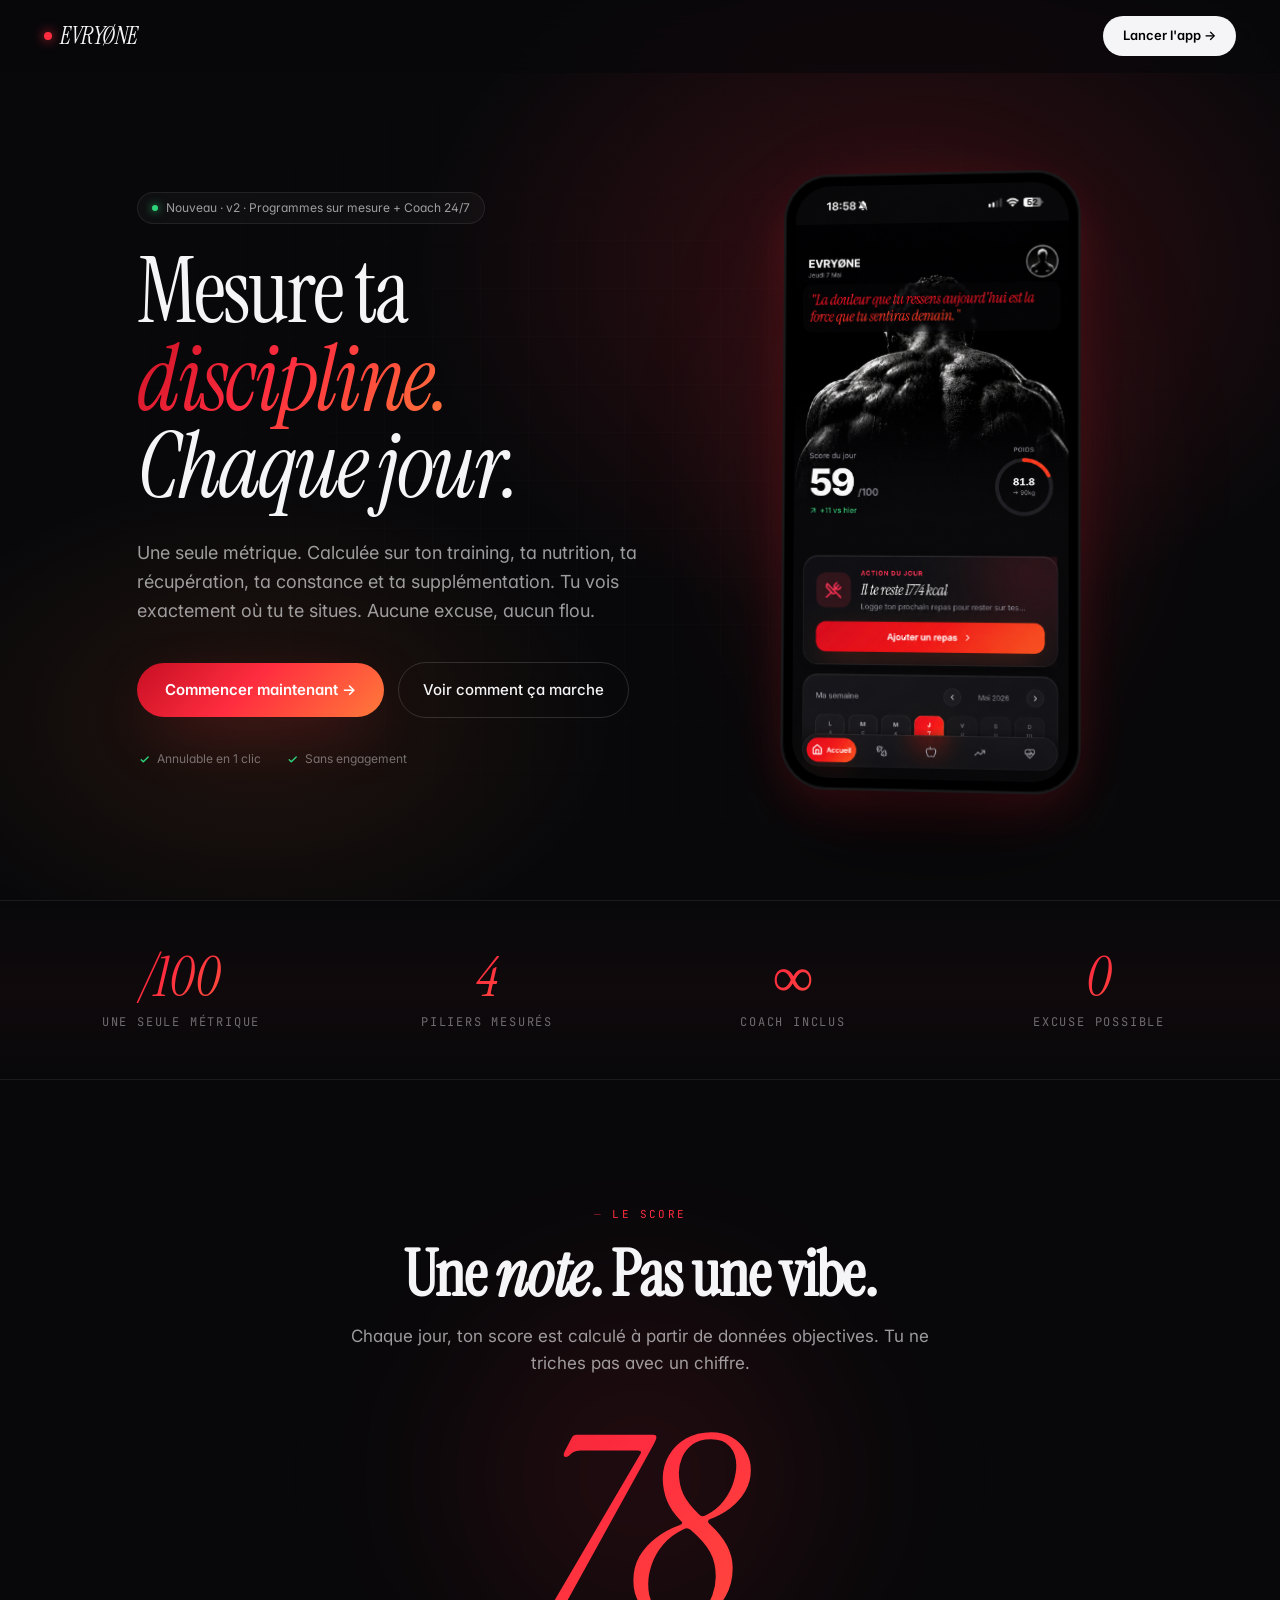
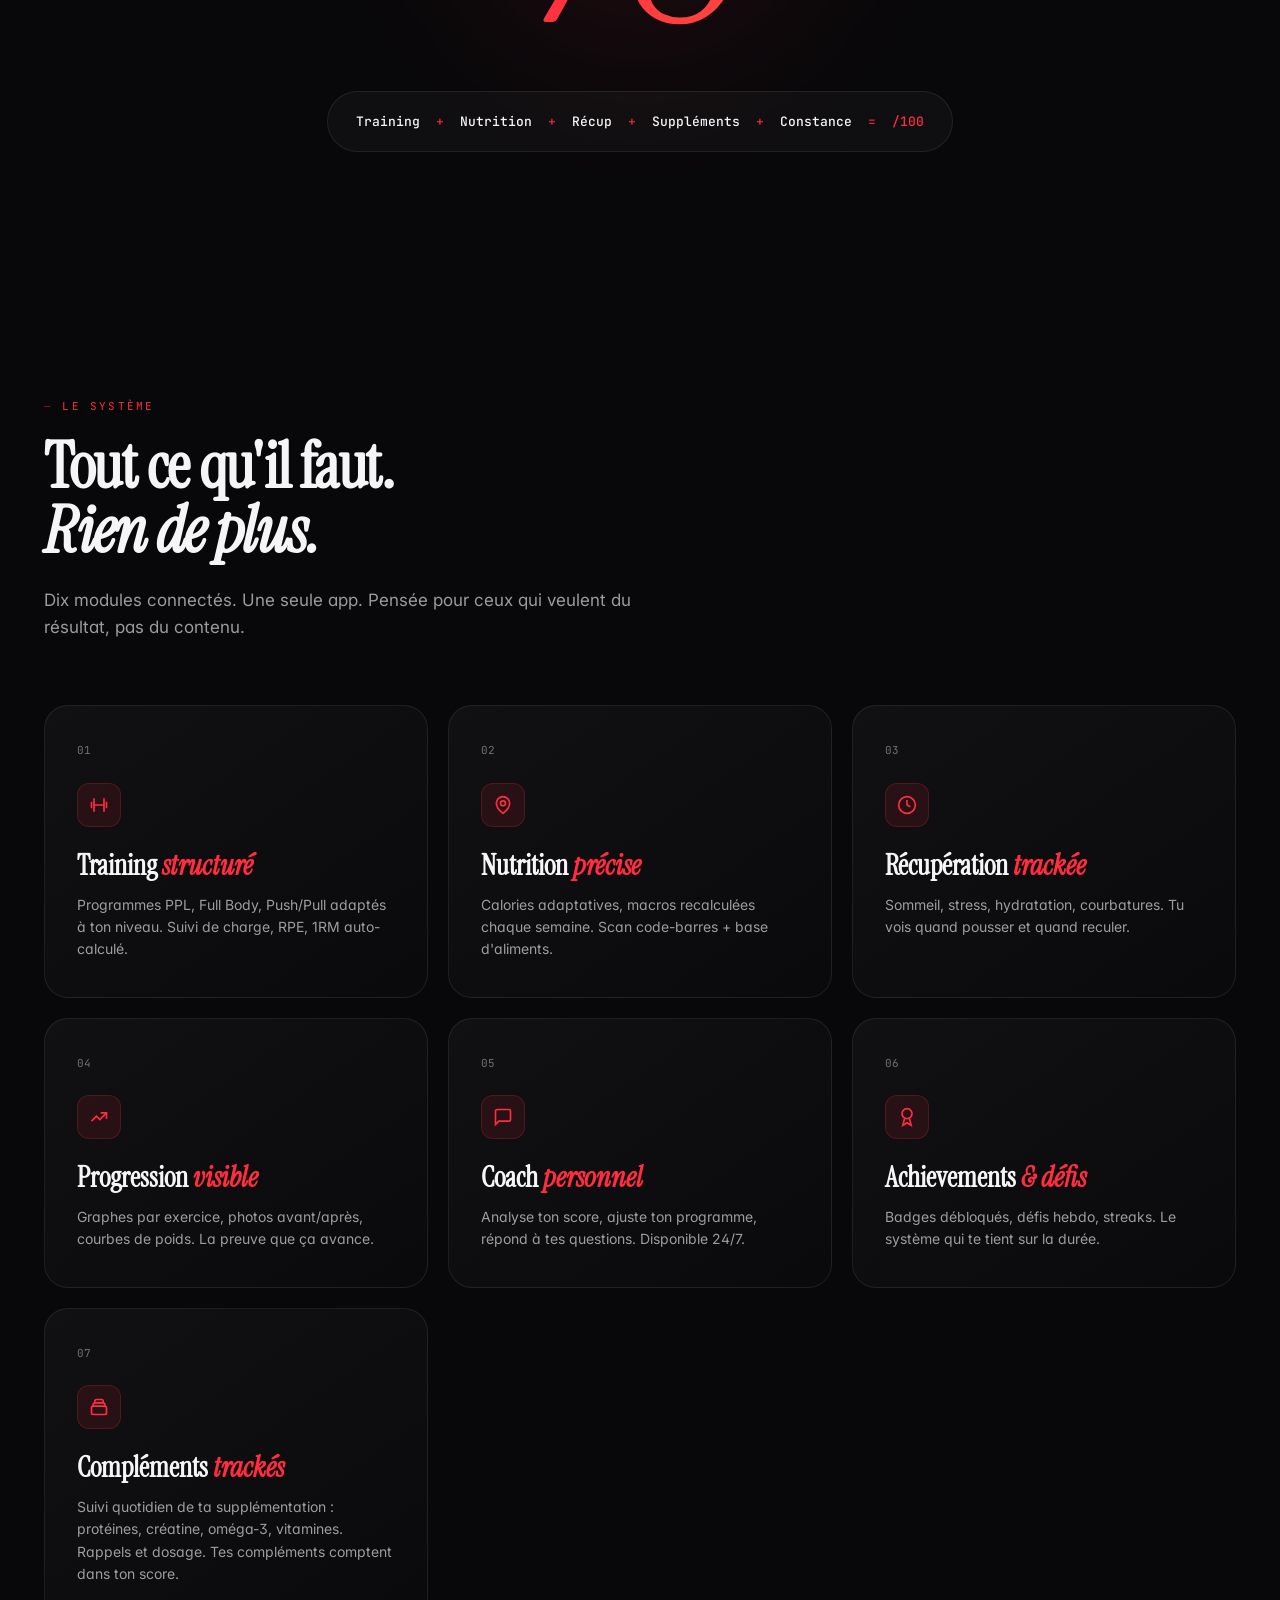
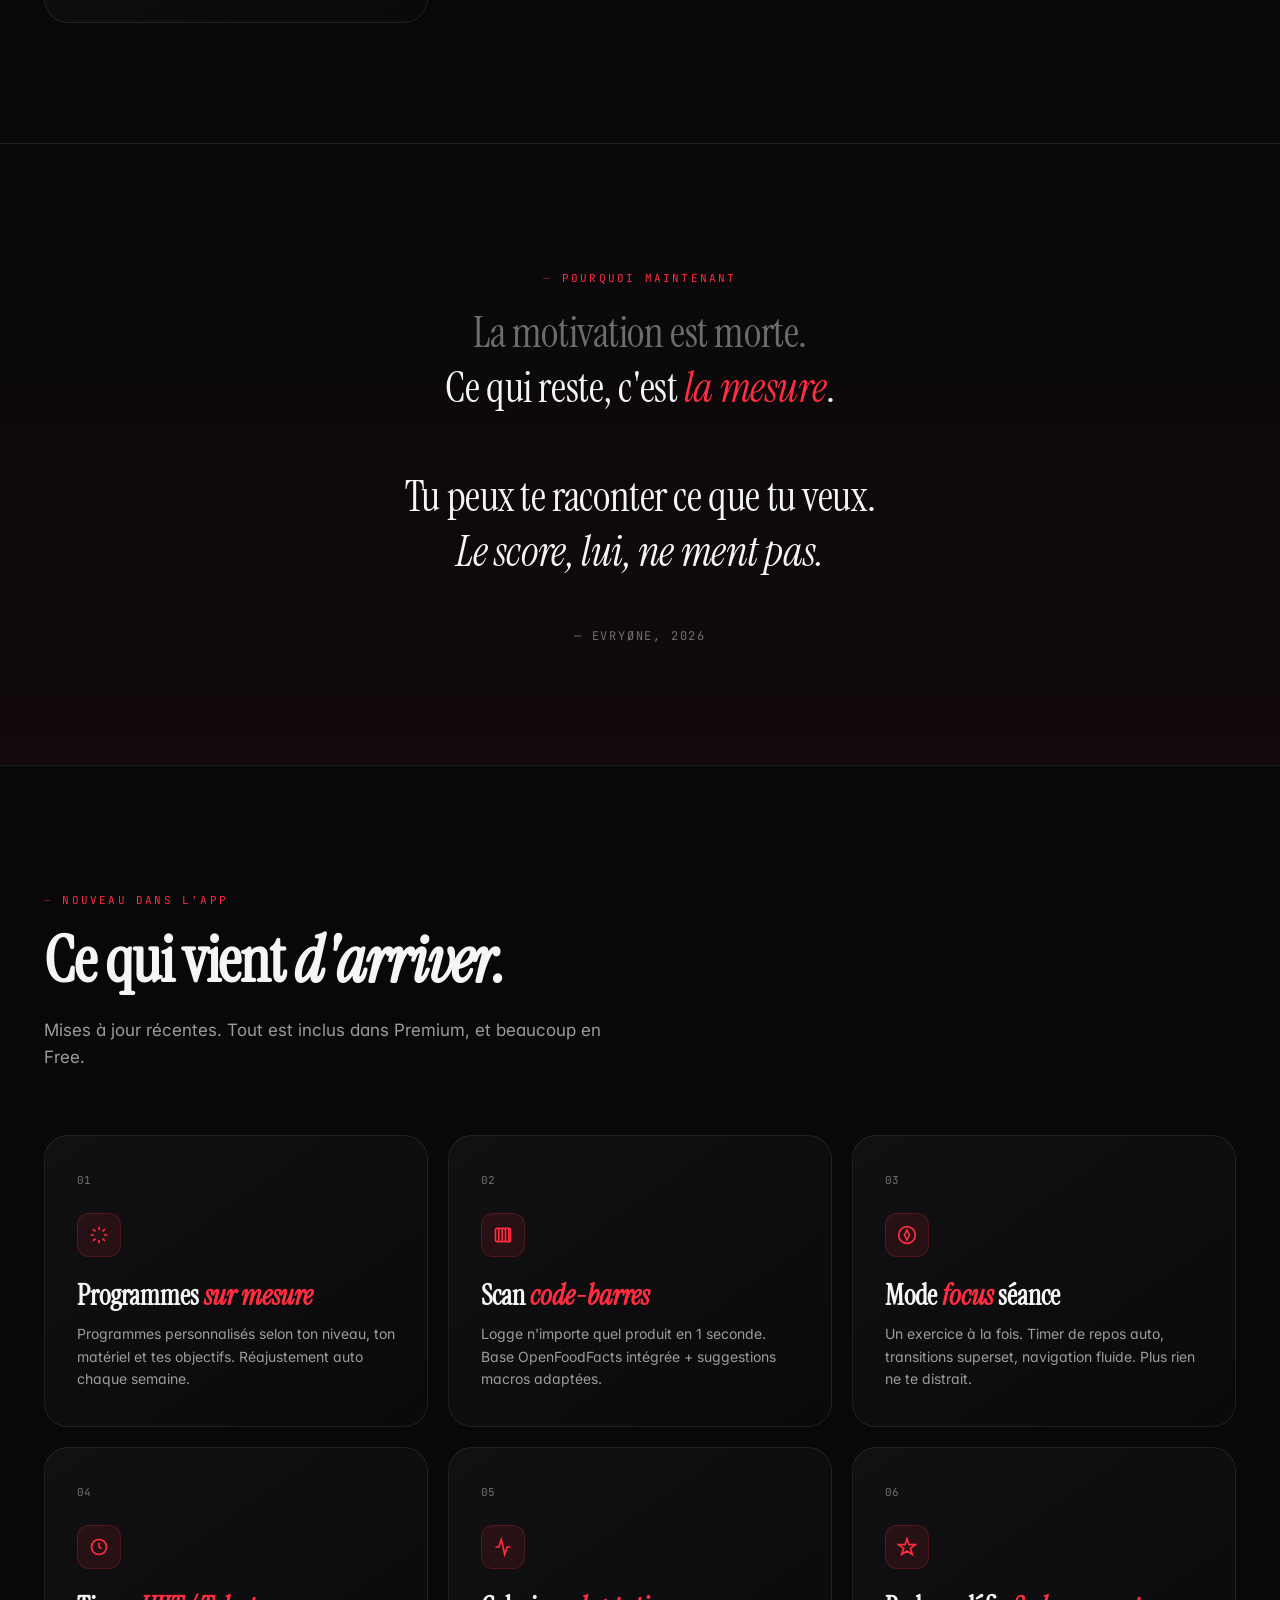
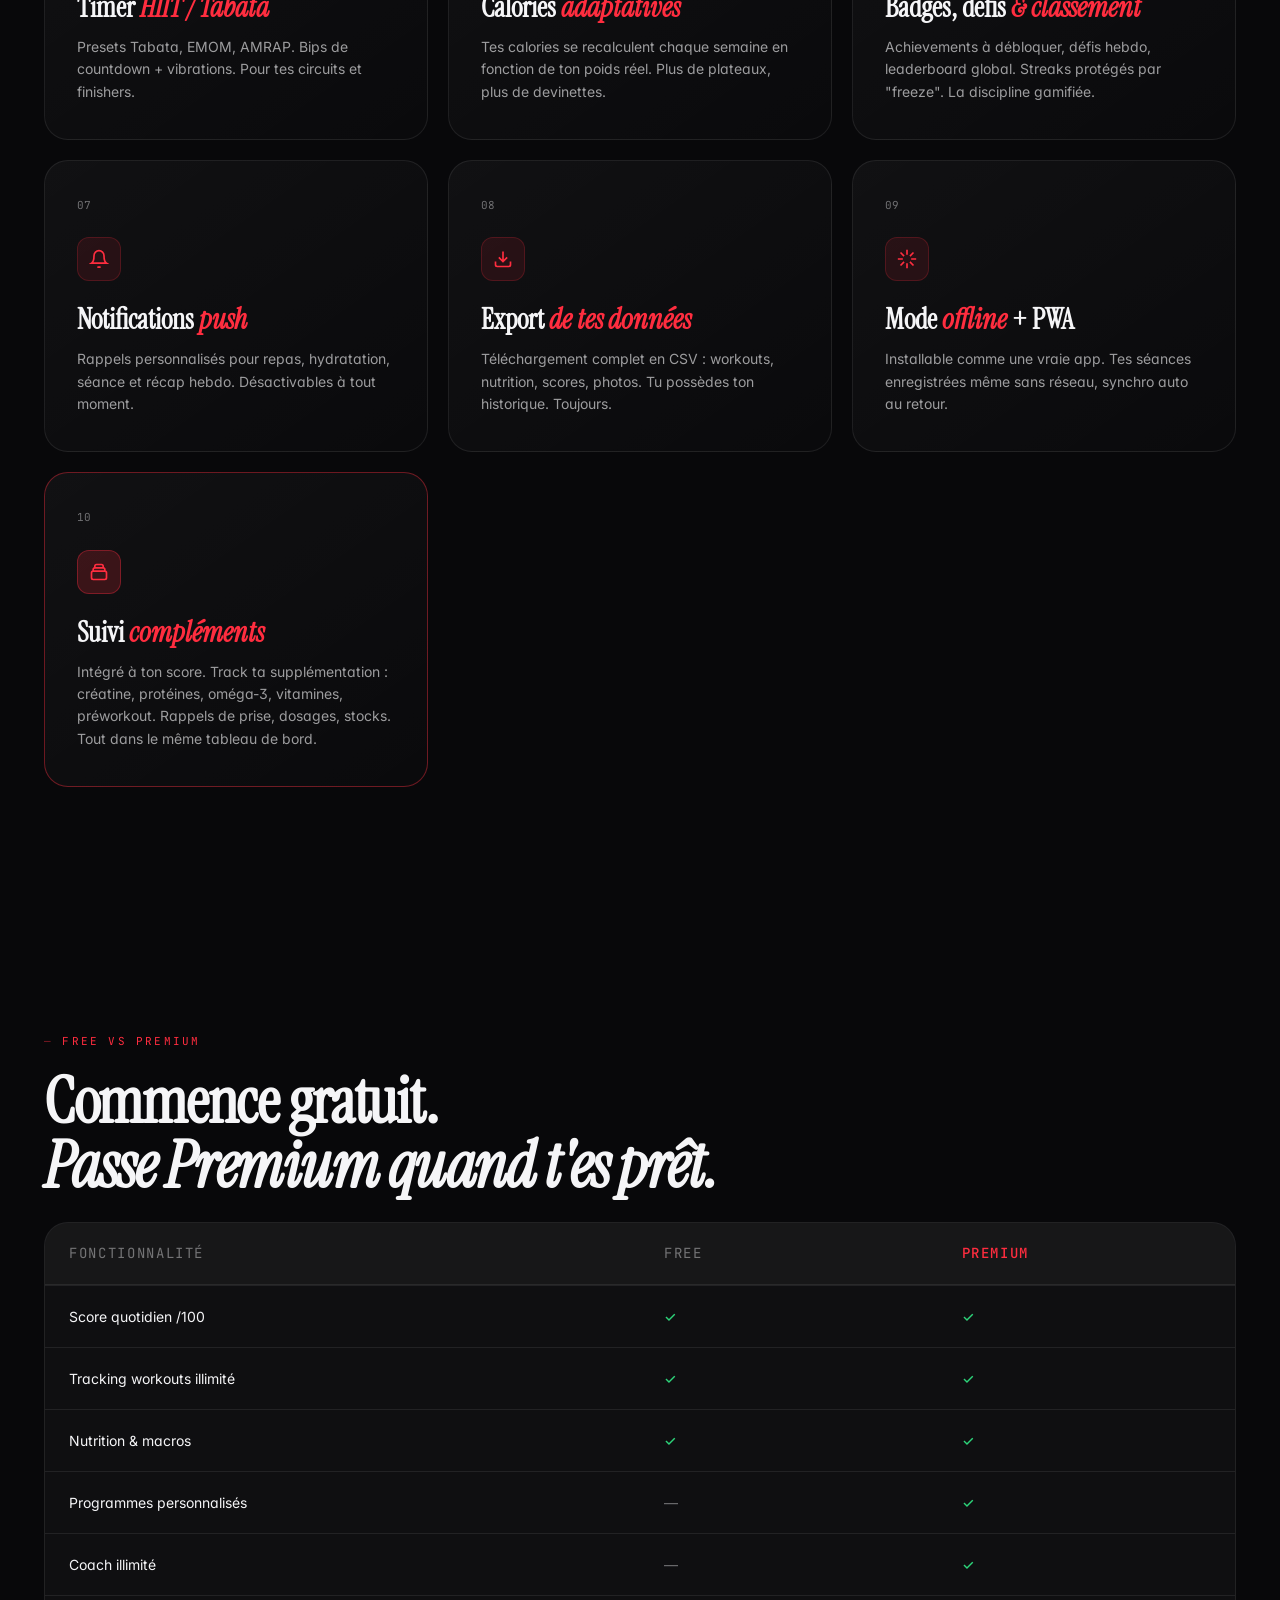
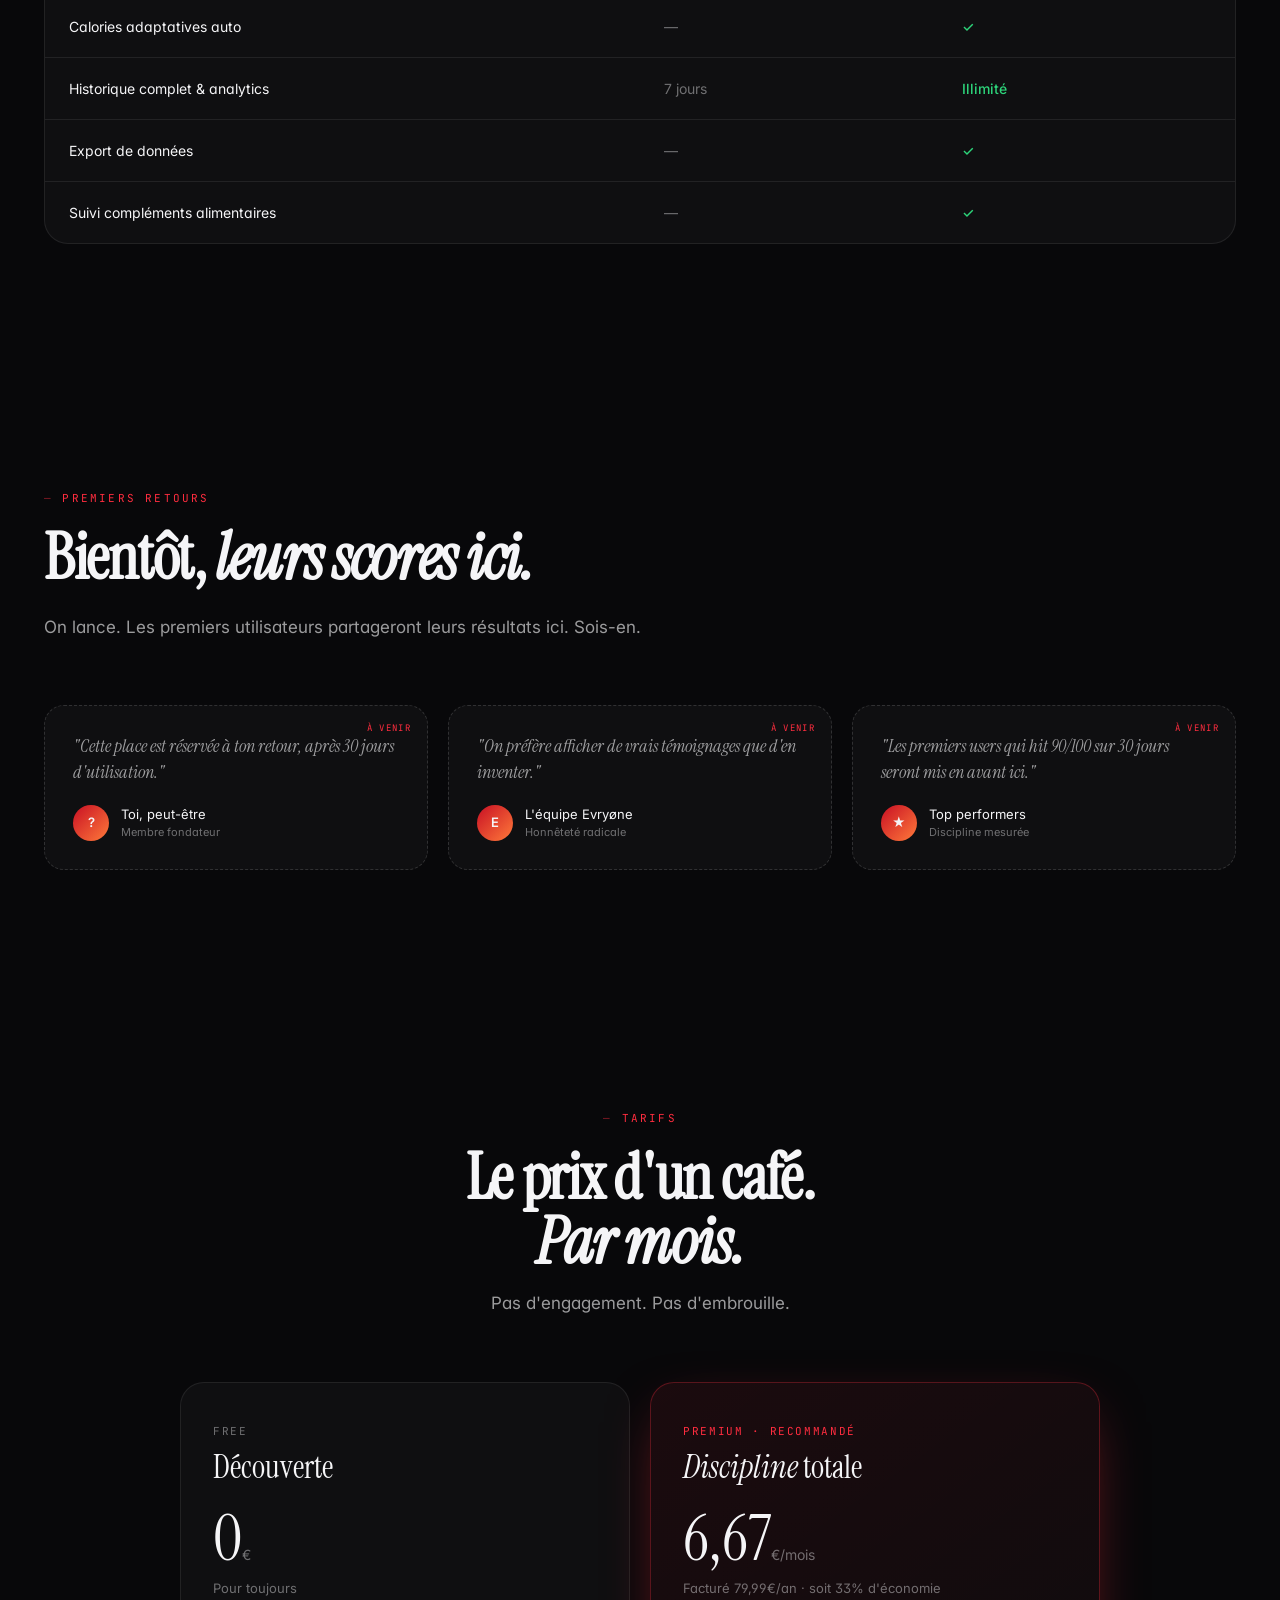
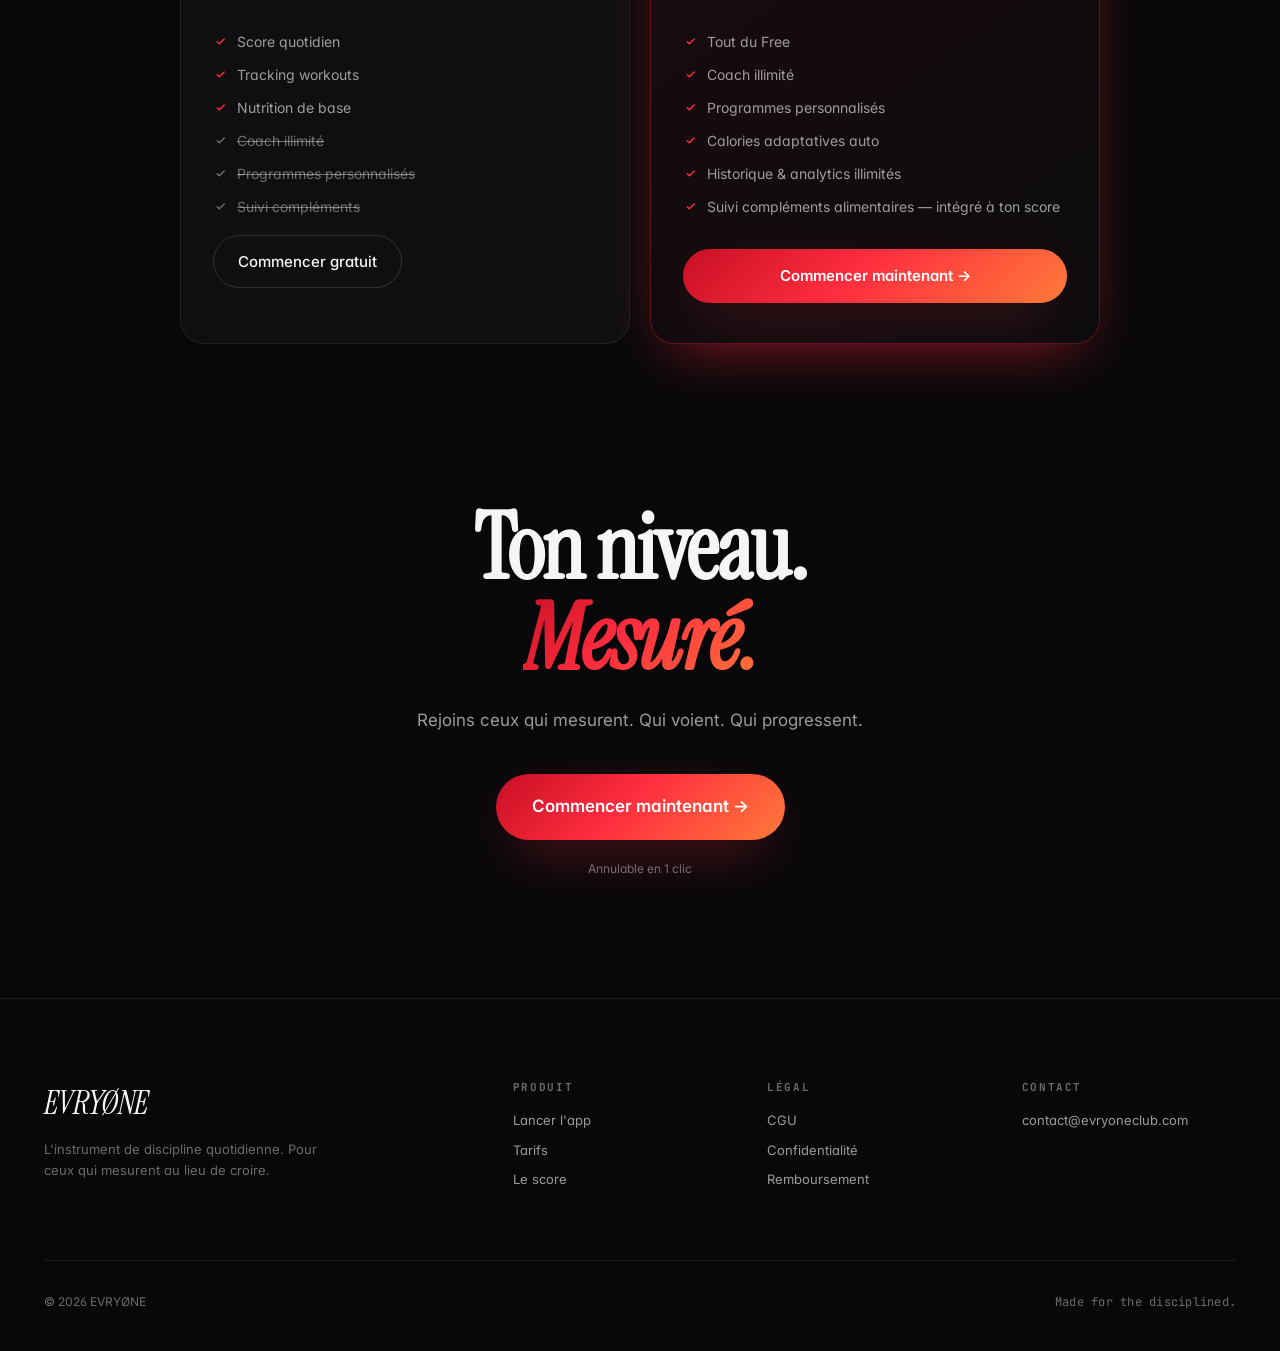
==== commit 0baafea7: "Update index.html" ====
--- a/index.html
+++ b/index.html
@@ -437,7 +437,7 @@
   <div class="hero-grid"></div>
   <div class="container">
     <div class="reveal">
-      <span class="badge"><span class="badge-dot"></span>Nouveau · v2 · Programmes sur mesure + Coach 247</span>
+      <span class="badge"><span class="badge-dot"></span>Nouveau · v2 · Programmes sur mesure + Coach 24/7</span>
       <h1 class="hero-title">
         Mesure ta<br>
         <span class="grad">discipline.</span><br>
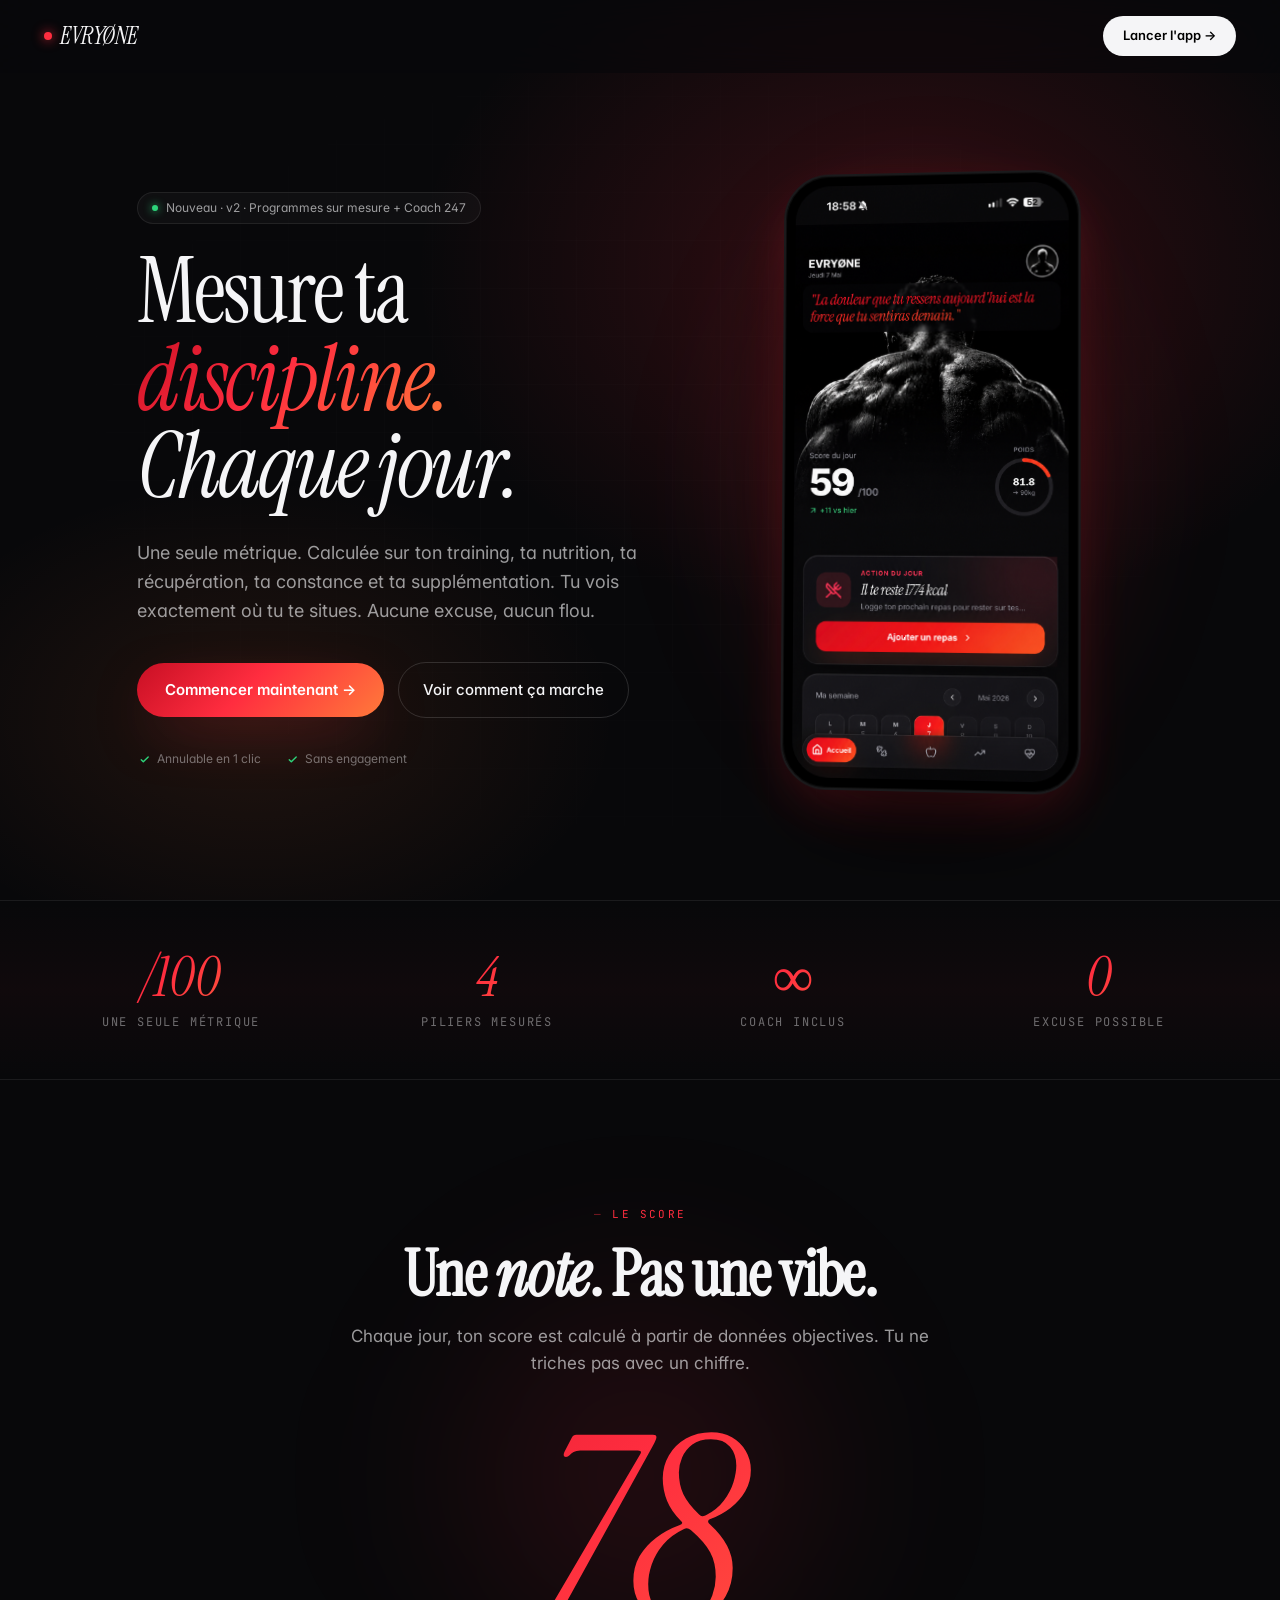
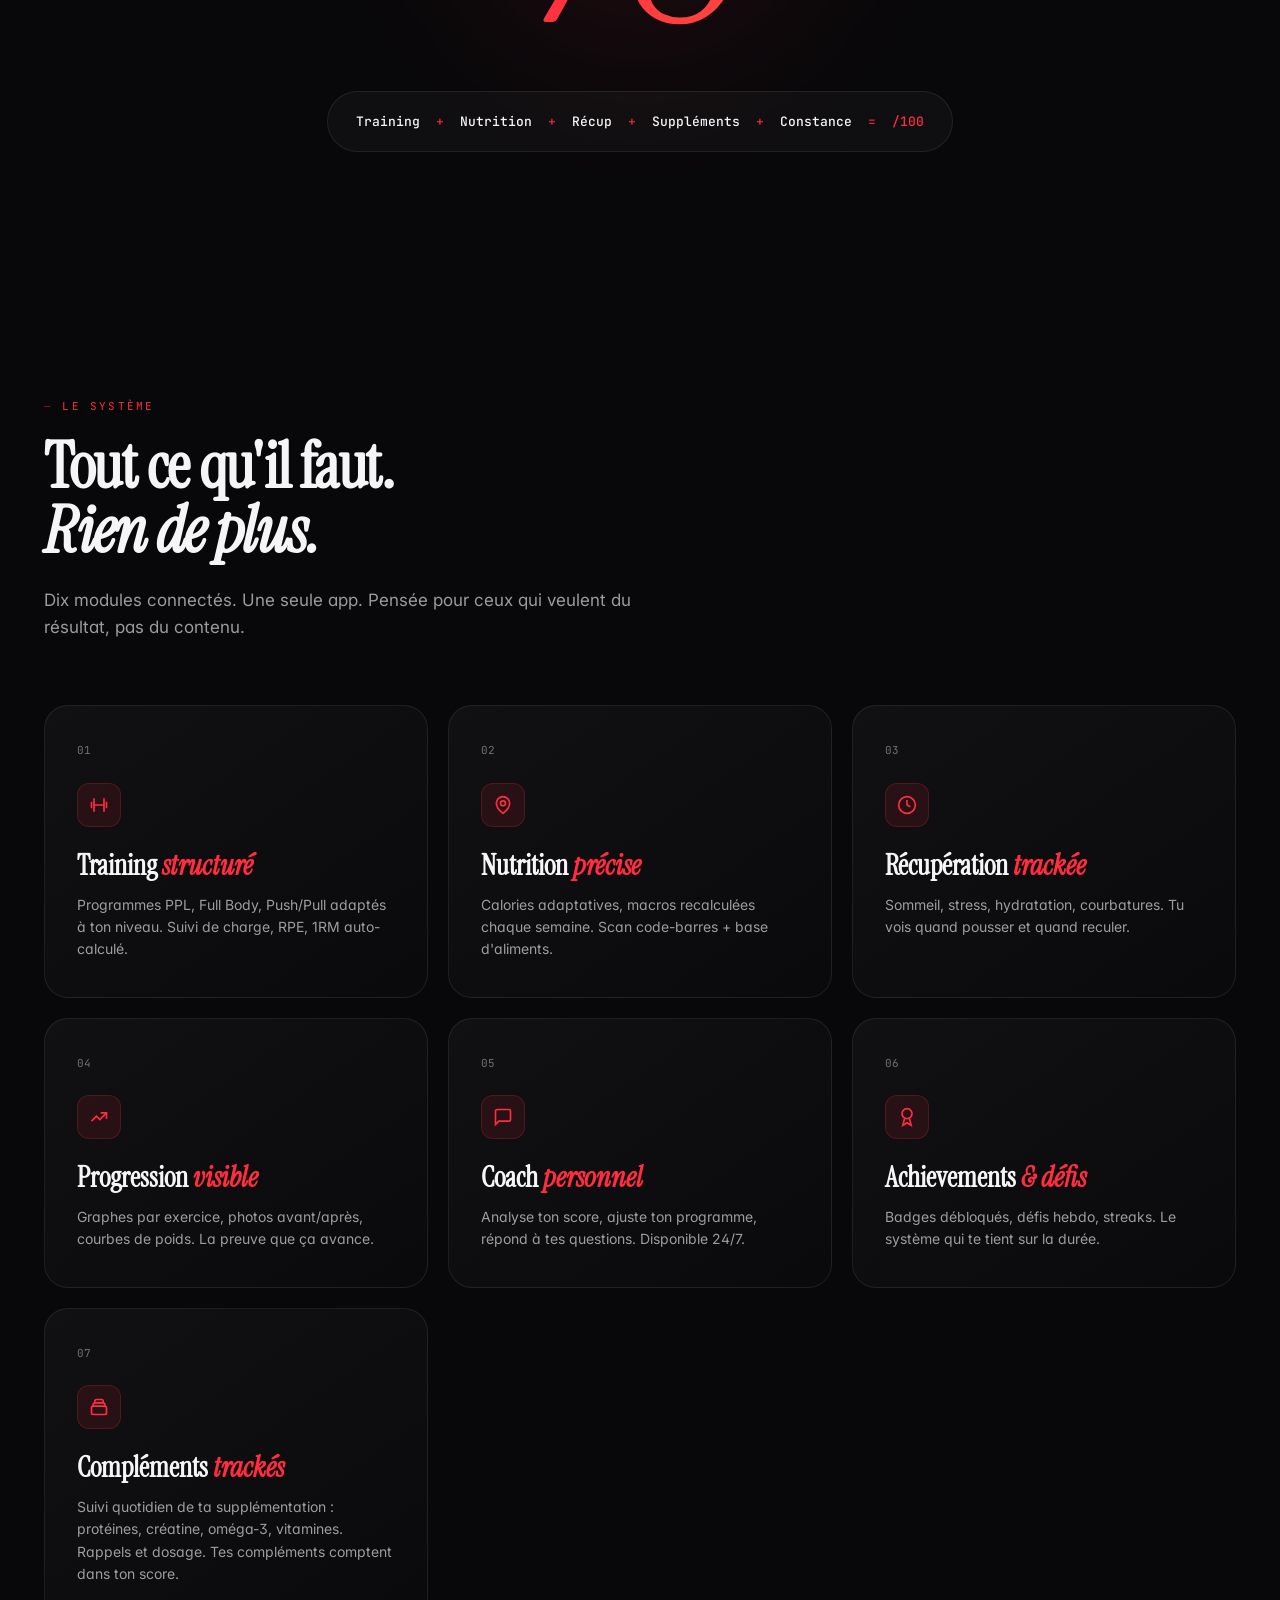
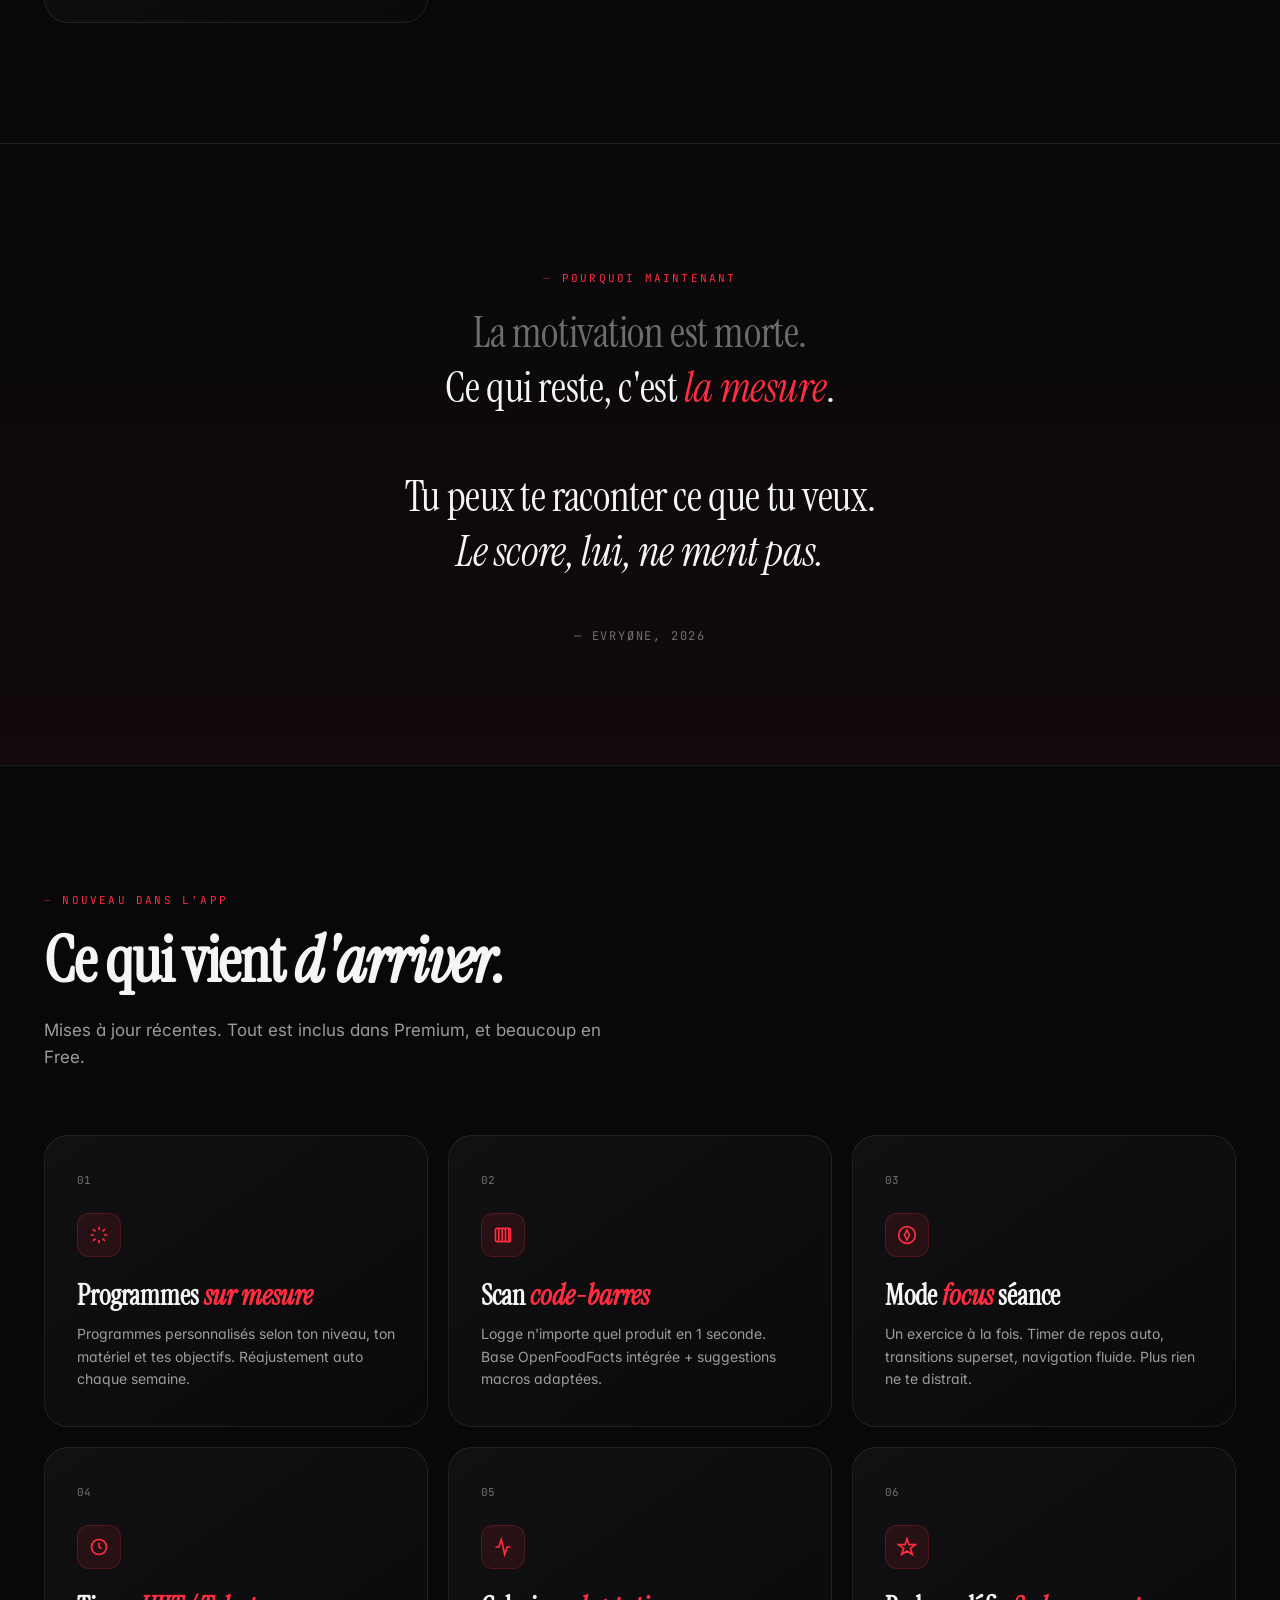
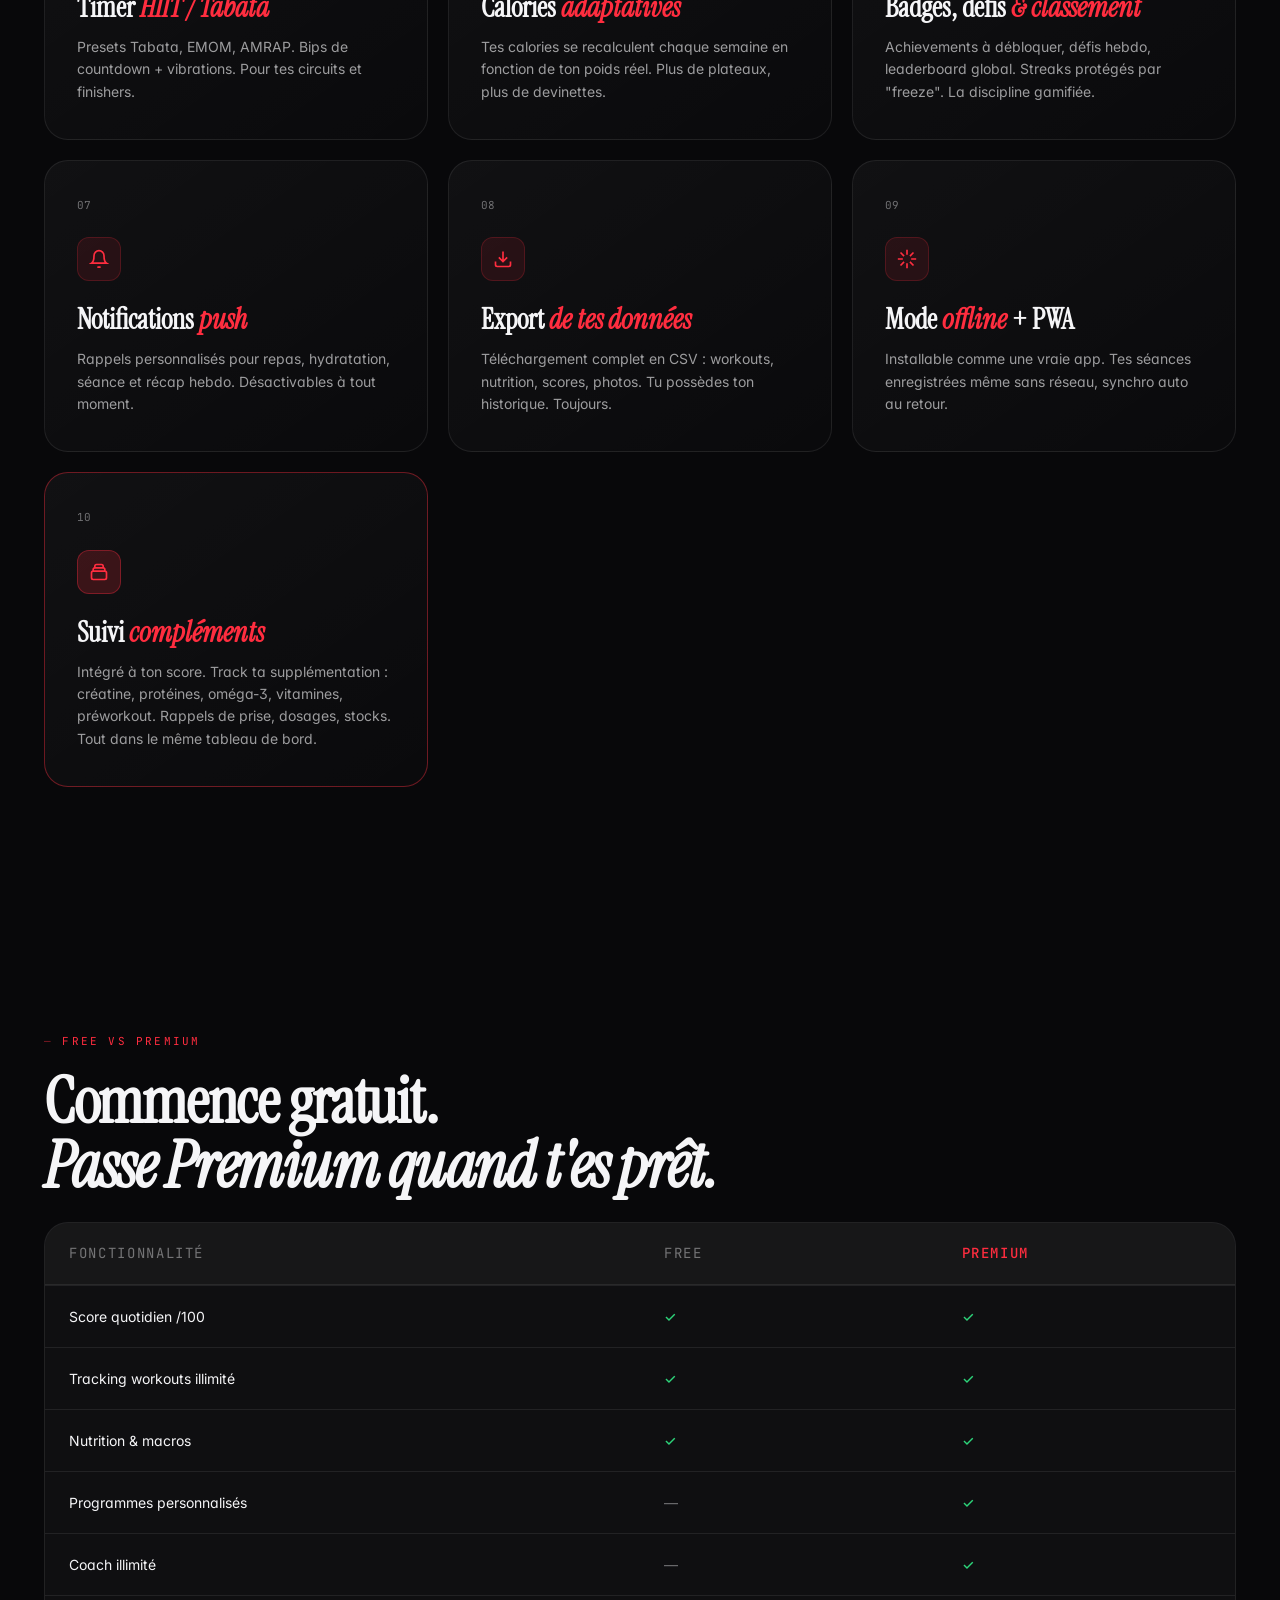
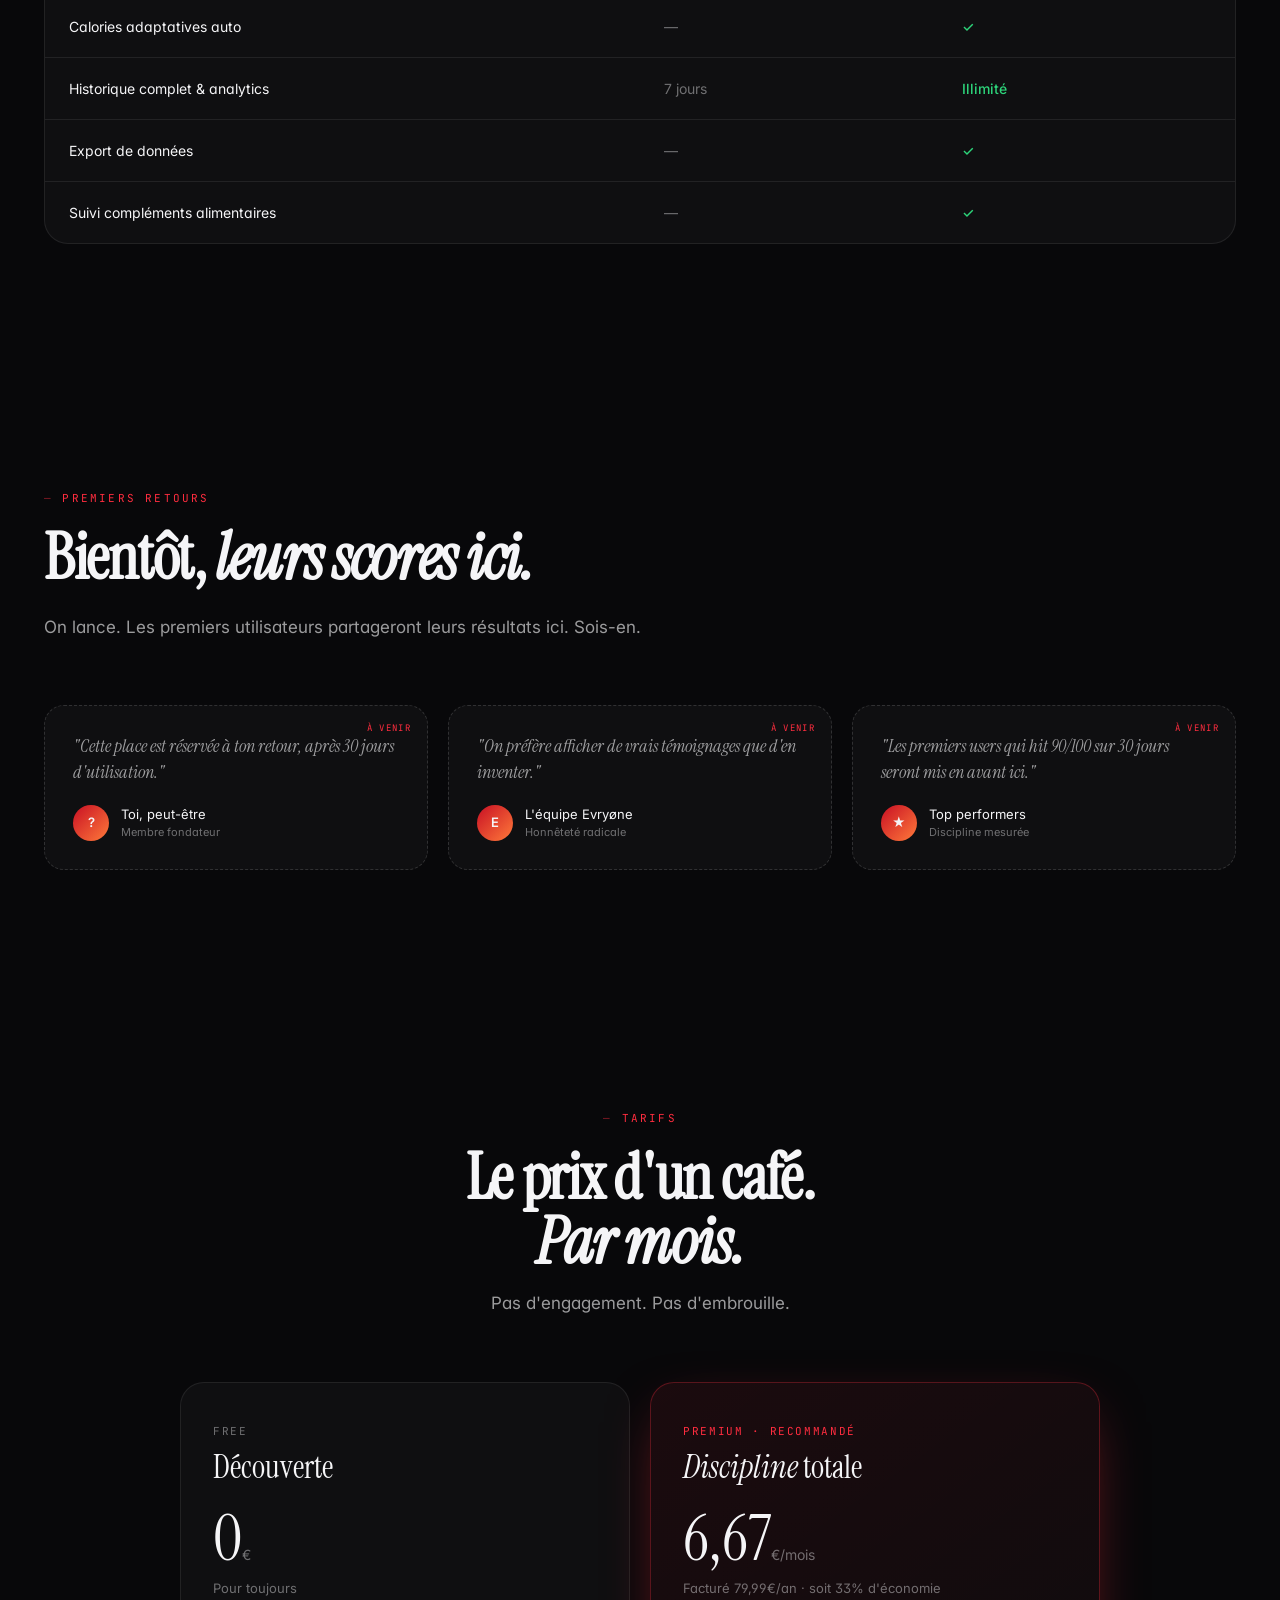
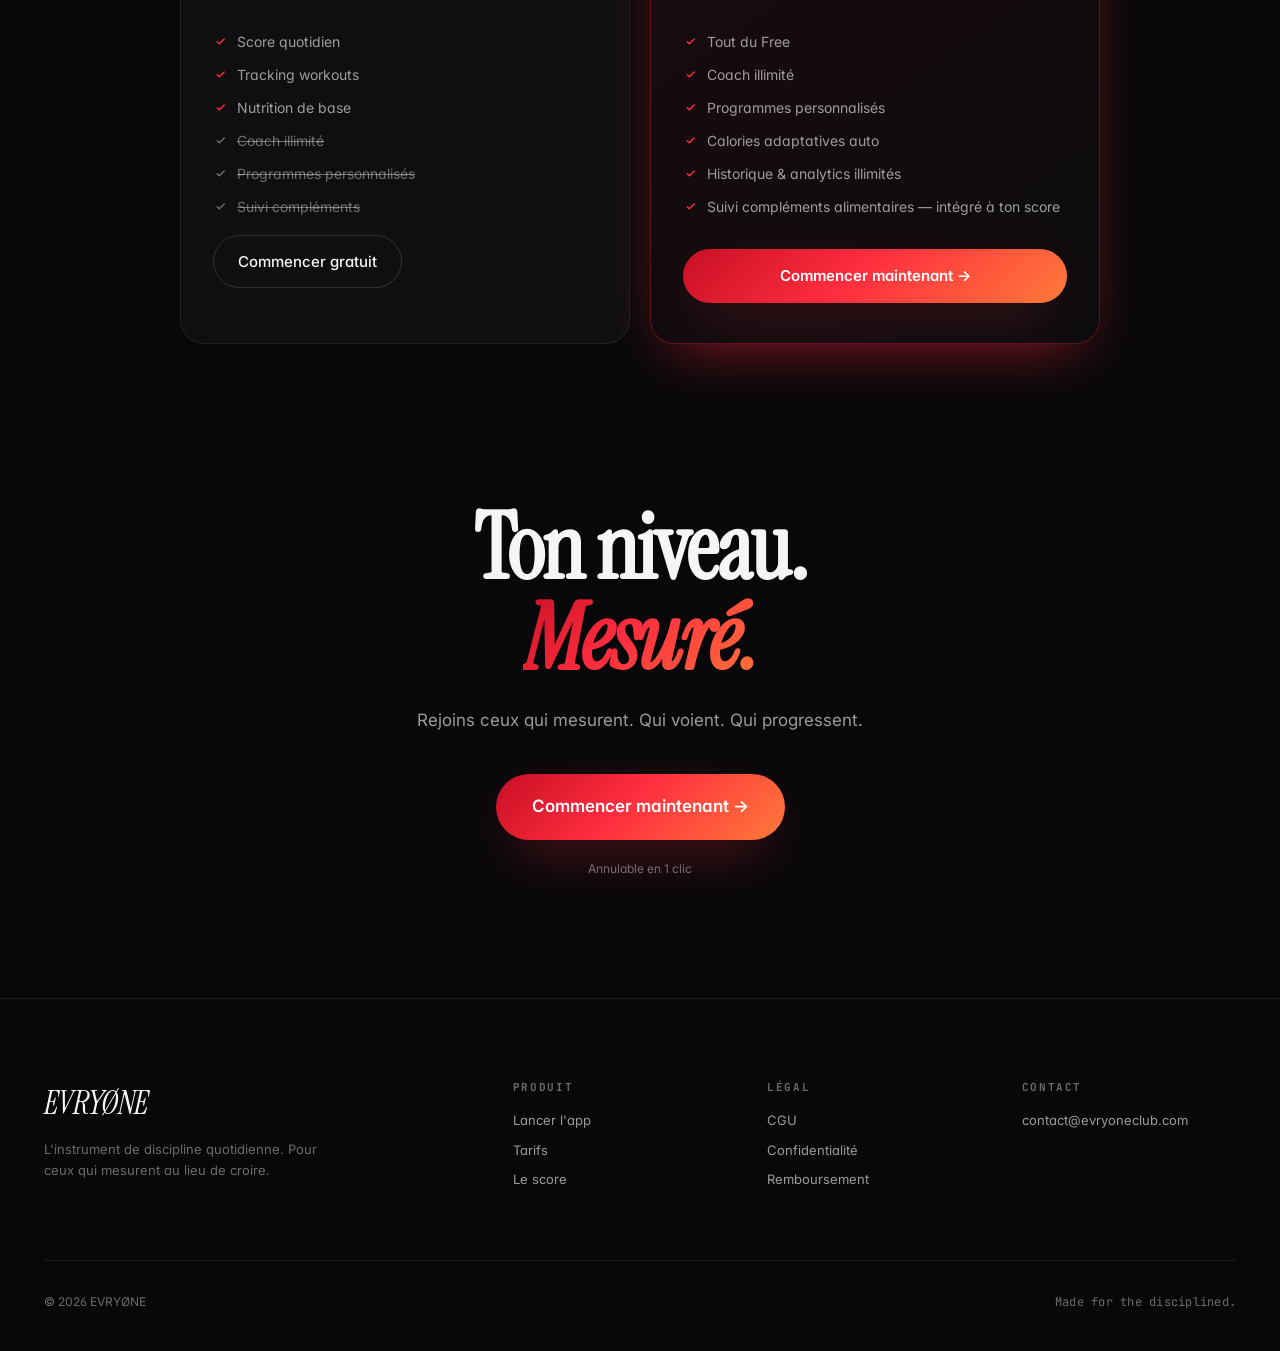
==== commit 69082def: "Add files via upload" ====
--- a/index.html
+++ b/index.html
@@ -7,7 +7,8 @@
 <title>EVRYØNE — Mesure ta discipline. Chaque jour. v2</title>
 <meta name="description" content="EVRYØNE : l'instrument de discipline quotidienne. Score /100 mesuré sur training, nutrition, récupération et constance. Une seule métrique. Aucune excuse." />
 <meta name="theme-color" content="#0a0a0c" />
-<link rel="icon" href="/favicon-32.png" type="image/png" />
+<link rel="icon" href="./logo.png" type="image/png" />
+<link rel="apple-touch-icon" href="./logo.png" />
 <meta property="og:title" content="EVRYØNE — Mesure ta discipline." />
 <meta property="og:description" content="Une seule métrique. /100. Chaque jour." />
 <meta property="og:type" content="website" />
@@ -437,7 +438,7 @@
   <div class="hero-grid"></div>
   <div class="container">
     <div class="reveal">
-      <span class="badge"><span class="badge-dot"></span>Nouveau · v2 · Programmes sur mesure + Coach 24/7</span>
+      <span class="badge"><span class="badge-dot"></span>Nouveau · v2 · Programmes sur mesure + Coach 247</span>
       <h1 class="hero-title">
         Mesure ta<br>
         <span class="grad">discipline.</span><br>
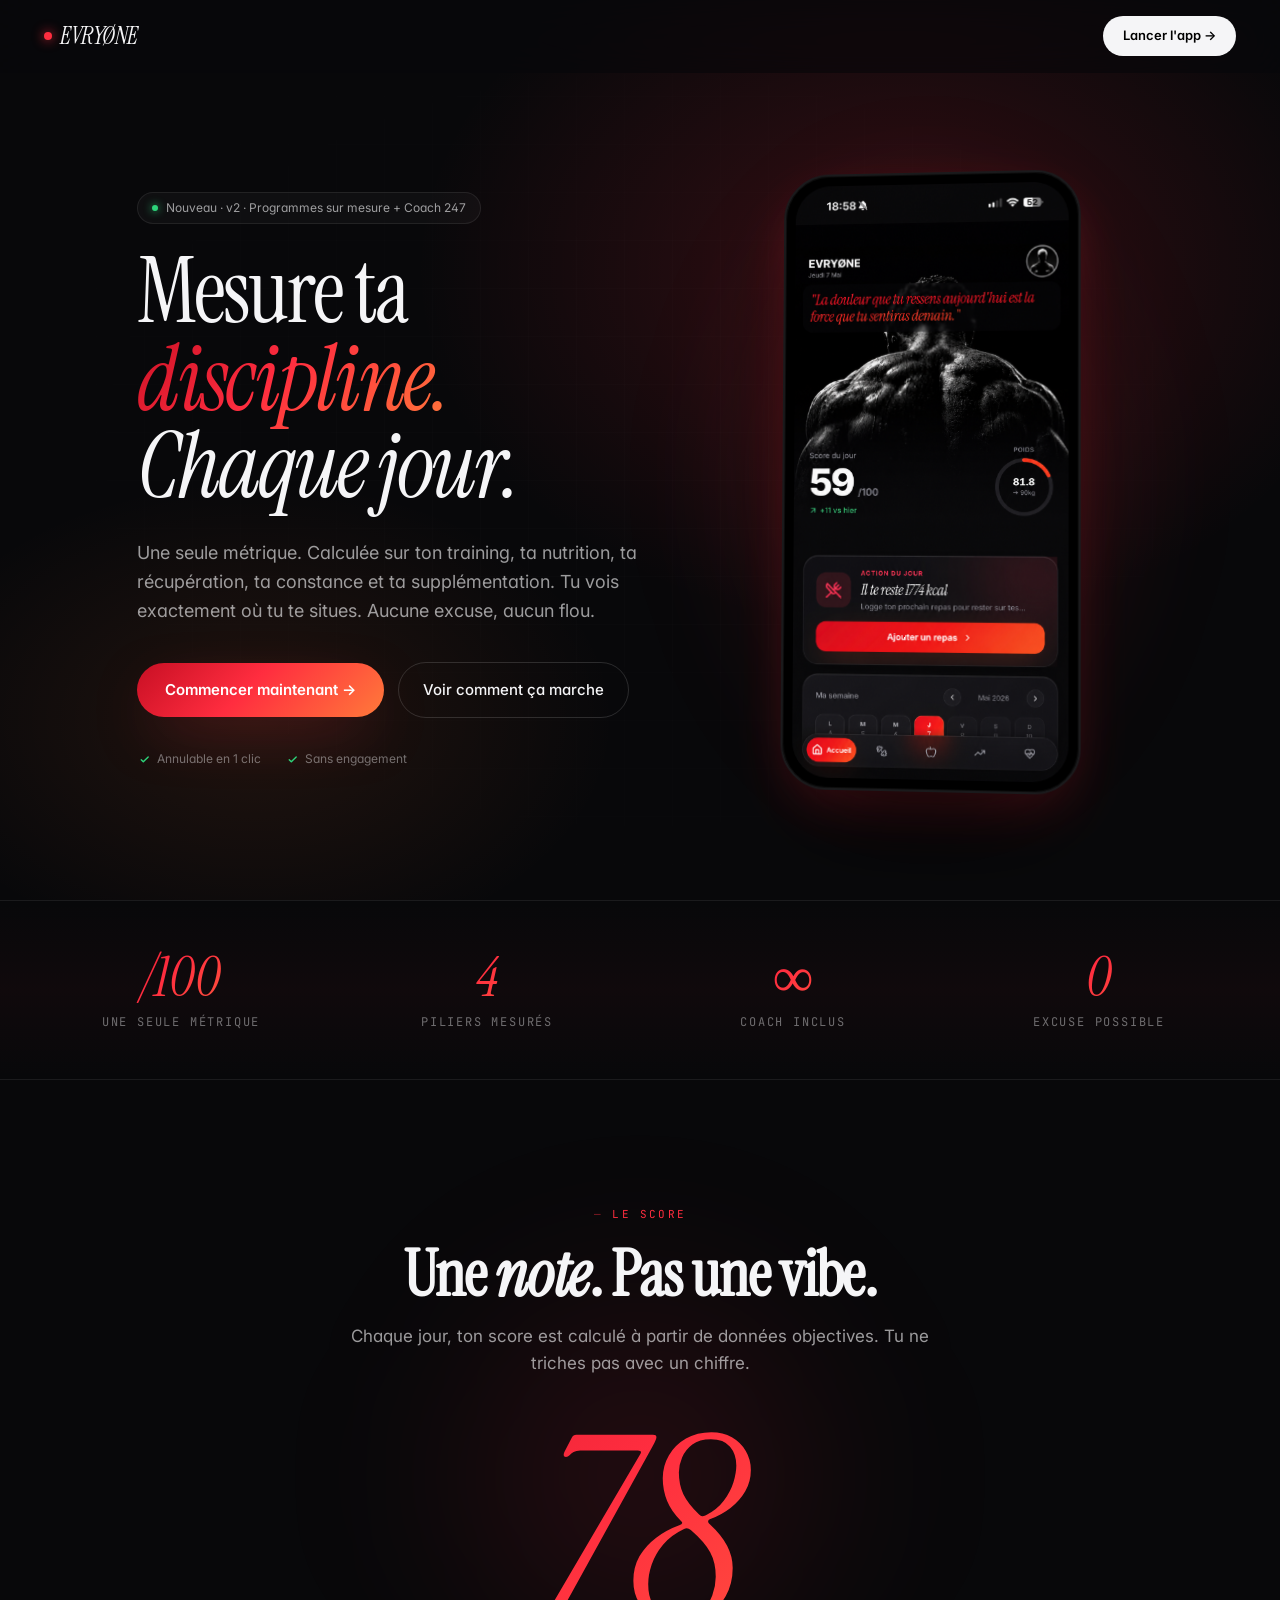
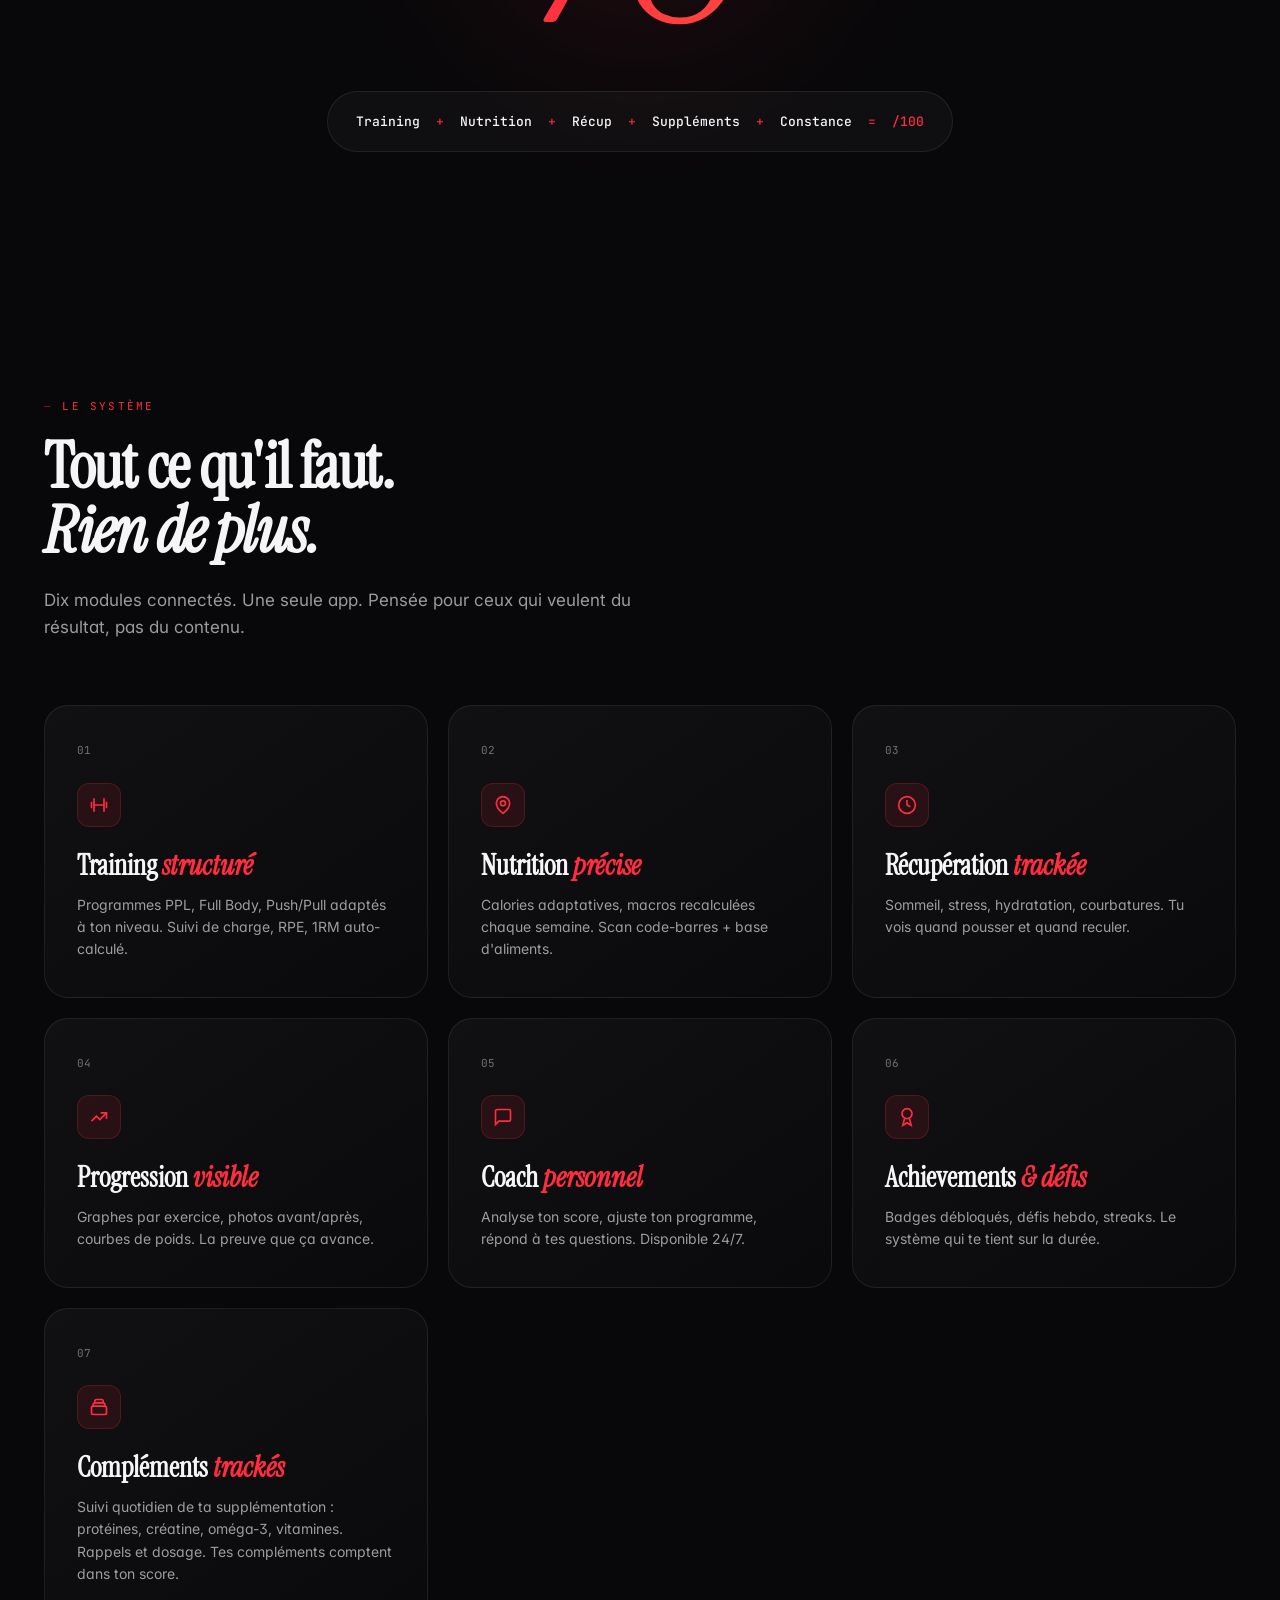
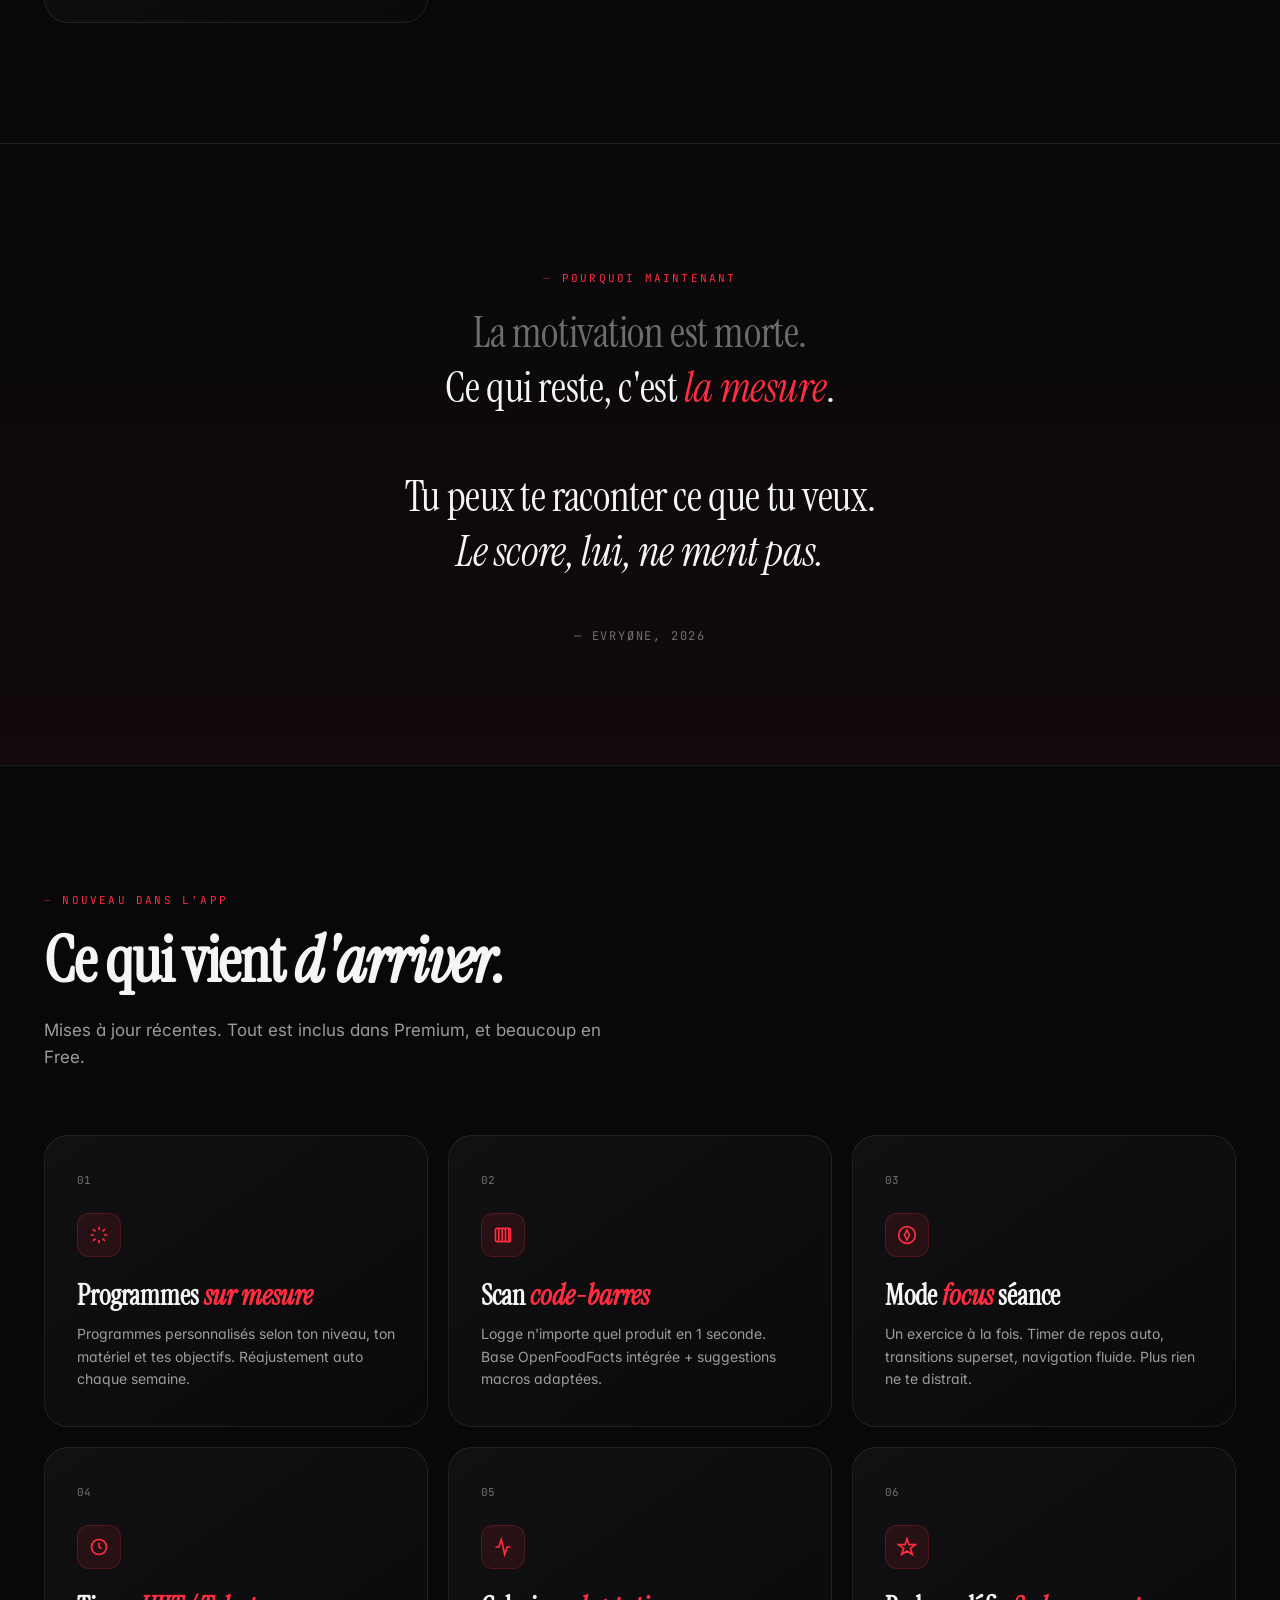
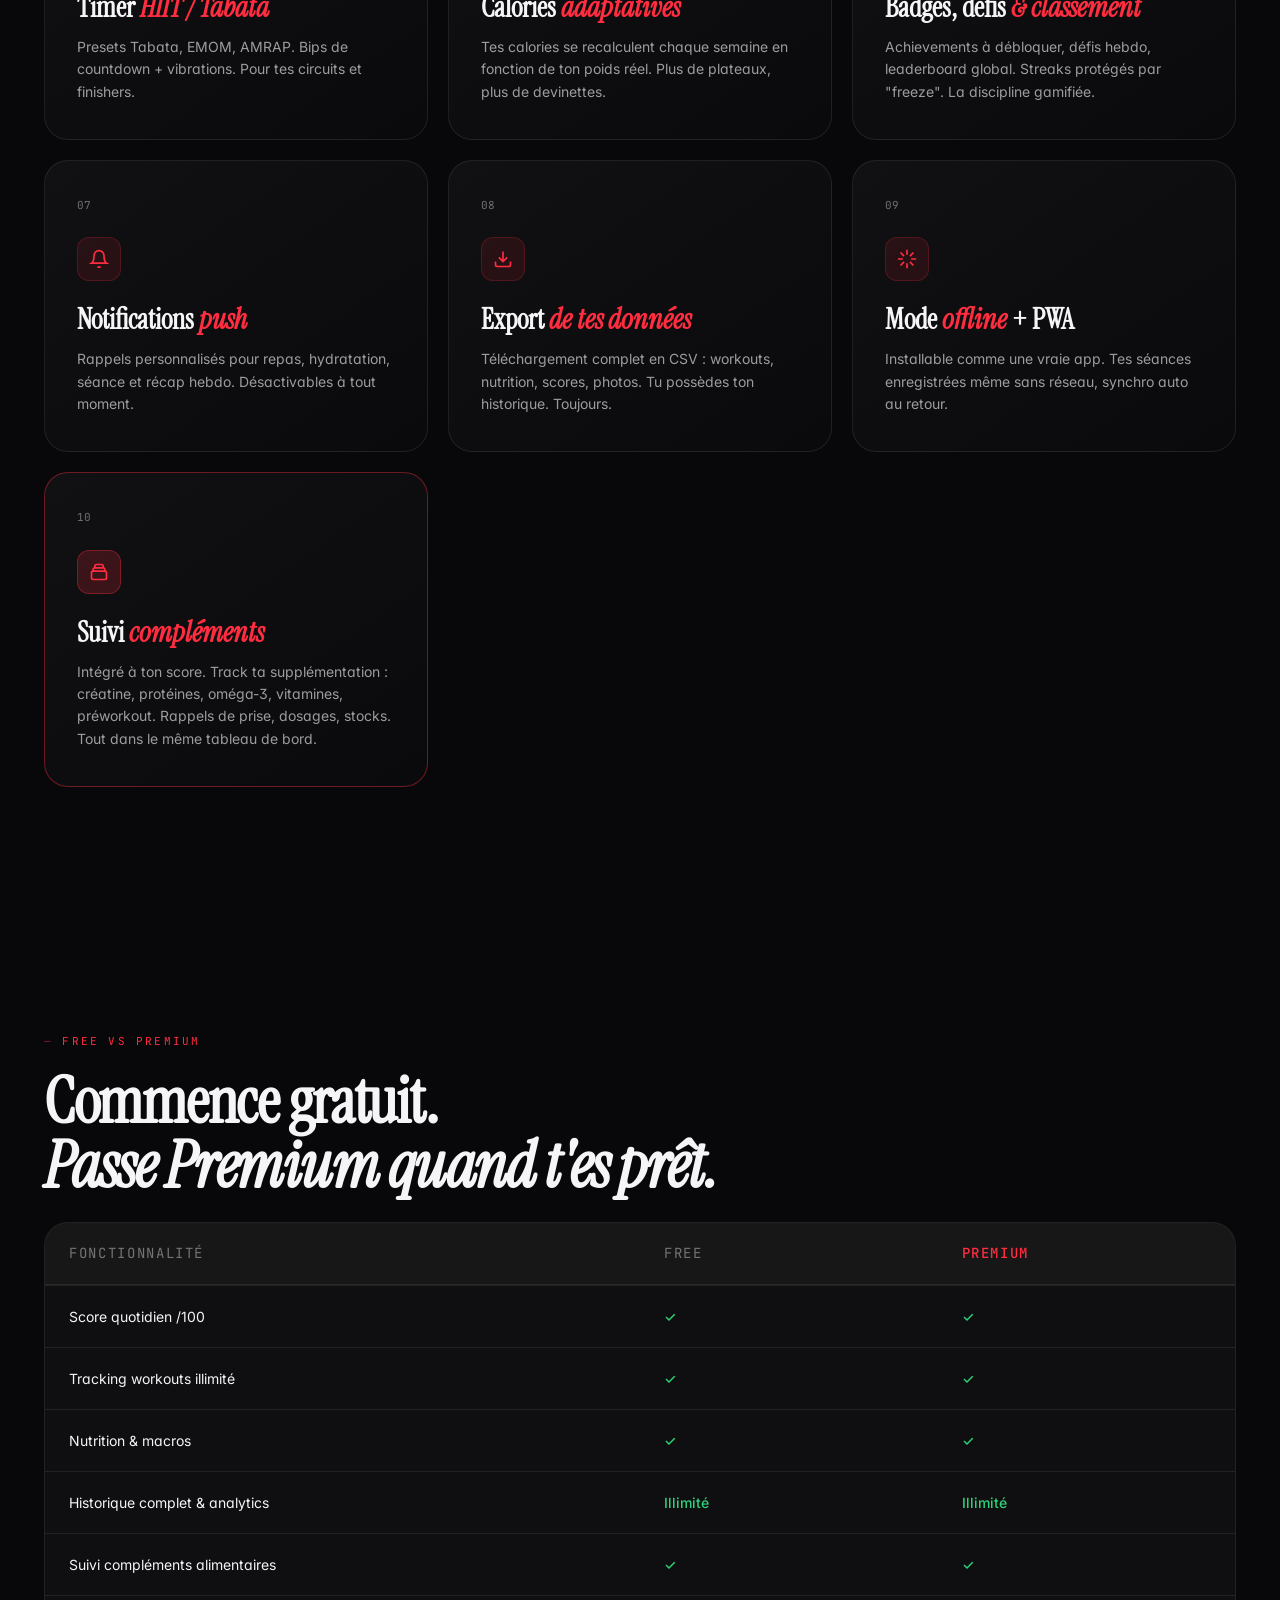
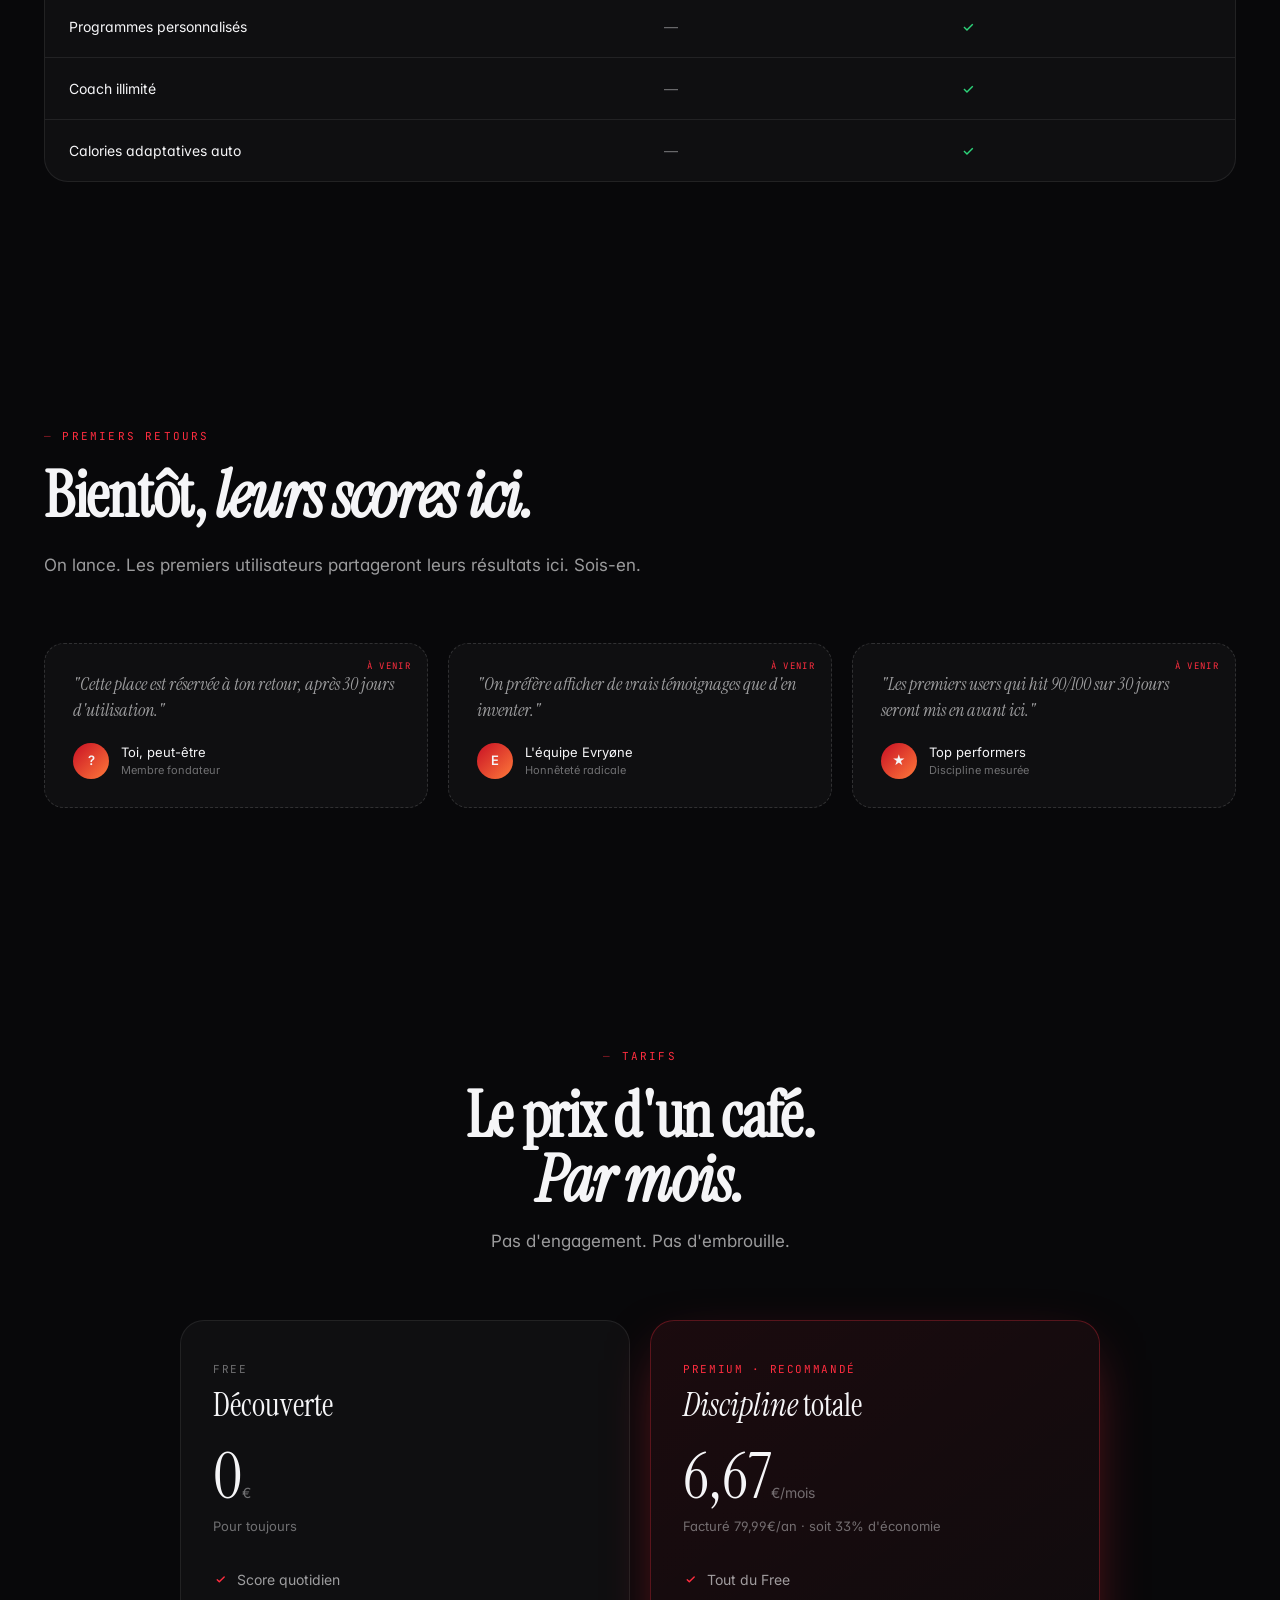
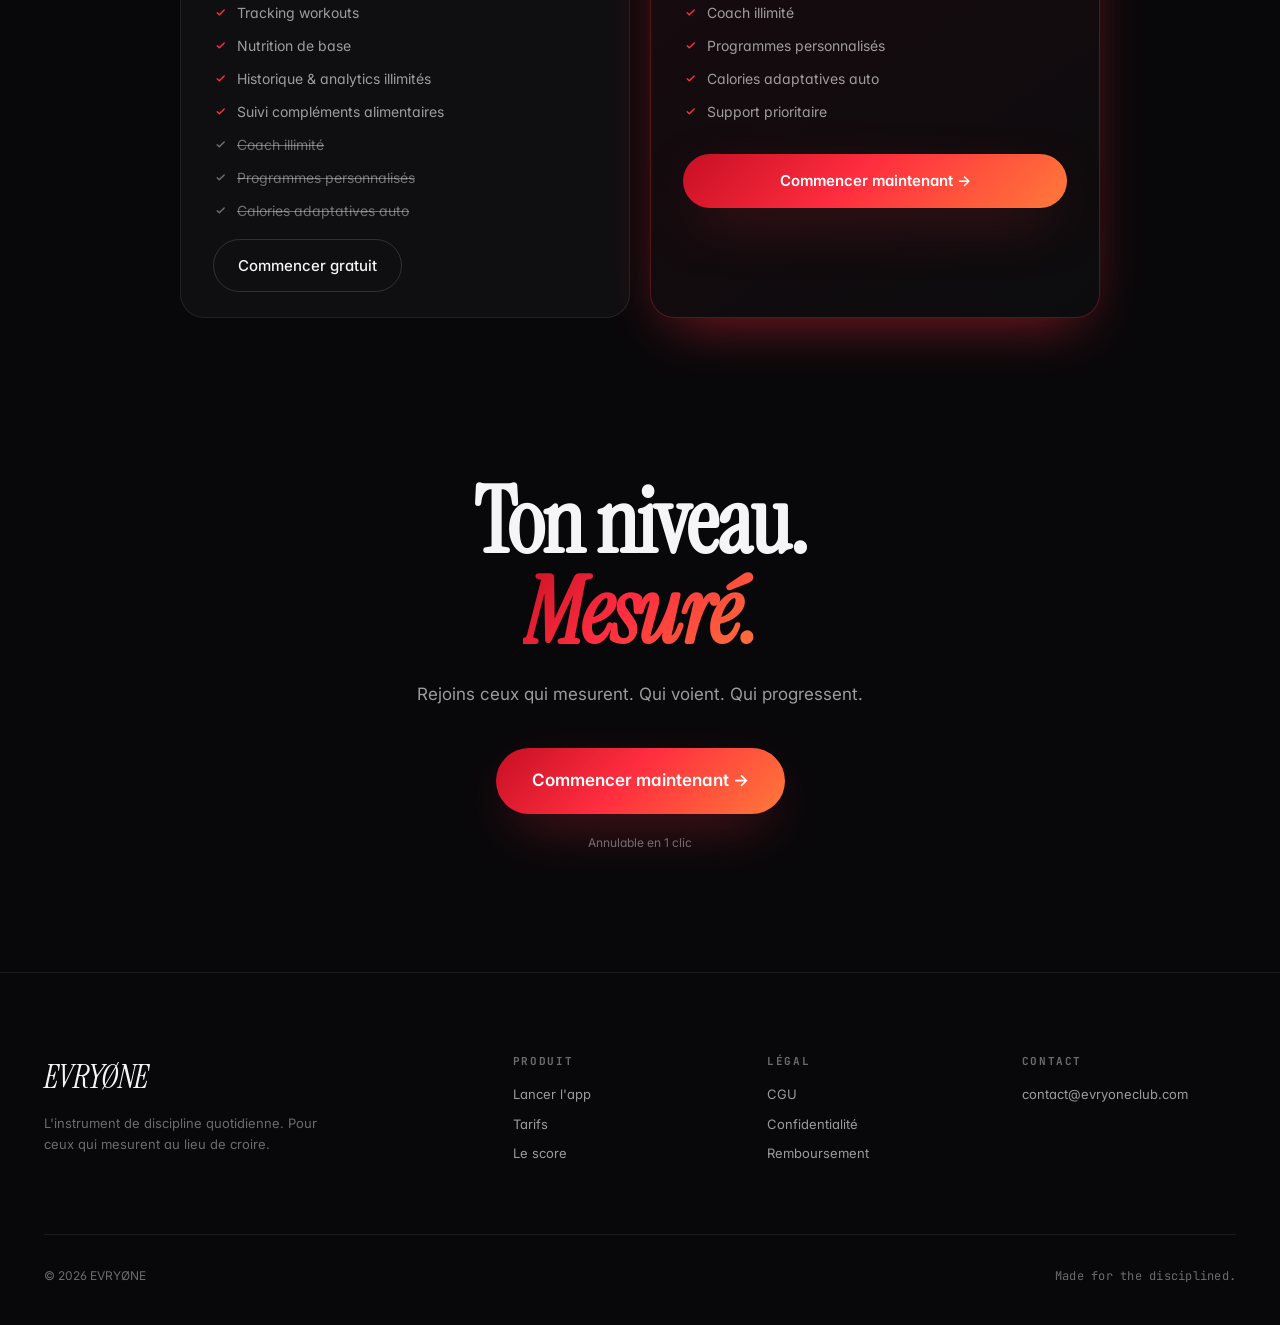
==== commit a62b55b1: "Add files via upload" ====
--- a/index.html
+++ b/index.html
@@ -649,12 +649,11 @@
       <div class="compare-row"><div class="feature">Score quotidien /100</div><div class="ck">✓</div><div class="ck premium">✓</div></div>
       <div class="compare-row"><div class="feature">Tracking workouts illimité</div><div class="ck">✓</div><div class="ck premium">✓</div></div>
       <div class="compare-row"><div class="feature">Nutrition & macros</div><div class="ck">✓</div><div class="ck premium">✓</div></div>
+      <div class="compare-row"><div class="feature">Historique complet & analytics</div><div class="ck">Illimité</div><div class="ck premium">Illimité</div></div>
+      <div class="compare-row"><div class="feature">Suivi compléments alimentaires</div><div class="ck">✓</div><div class="ck premium">✓</div></div>
       <div class="compare-row"><div class="feature">Programmes personnalisés</div><div class="x">—</div><div class="ck premium">✓</div></div>
       <div class="compare-row"><div class="feature">Coach illimité</div><div class="x">—</div><div class="ck premium">✓</div></div>
       <div class="compare-row"><div class="feature">Calories adaptatives auto</div><div class="x">—</div><div class="ck premium">✓</div></div>
-      <div class="compare-row"><div class="feature">Historique complet & analytics</div><div class="x">7 jours</div><div class="ck premium">Illimité</div></div>
-      <div class="compare-row"><div class="feature">Export de données</div><div class="x">—</div><div class="ck premium">✓</div></div>
-      <div class="compare-row"><div class="feature">Suivi compléments alimentaires</div><div class="x">—</div><div class="ck premium">✓</div></div>
     </div>
   </div>
 </section>
@@ -703,9 +702,11 @@
           <li><svg viewBox="0 0 20 20" fill="currentColor"><path d="M16.7 6.3a1 1 0 010 1.4l-7 7a1 1 0 01-1.4 0l-3-3a1 1 0 011.4-1.4L9 12.6l6.3-6.3a1 1 0 011.4 0z"/></svg>Score quotidien</li>
           <li><svg viewBox="0 0 20 20" fill="currentColor"><path d="M16.7 6.3a1 1 0 010 1.4l-7 7a1 1 0 01-1.4 0l-3-3a1 1 0 011.4-1.4L9 12.6l6.3-6.3a1 1 0 011.4 0z"/></svg>Tracking workouts</li>
           <li><svg viewBox="0 0 20 20" fill="currentColor"><path d="M16.7 6.3a1 1 0 010 1.4l-7 7a1 1 0 01-1.4 0l-3-3a1 1 0 011.4-1.4L9 12.6l6.3-6.3a1 1 0 011.4 0z"/></svg>Nutrition de base</li>
+          <li><svg viewBox="0 0 20 20" fill="currentColor"><path d="M16.7 6.3a1 1 0 010 1.4l-7 7a1 1 0 01-1.4 0l-3-3a1 1 0 011.4-1.4L9 12.6l6.3-6.3a1 1 0 011.4 0z"/></svg>Historique & analytics illimités</li>
+          <li><svg viewBox="0 0 20 20" fill="currentColor"><path d="M16.7 6.3a1 1 0 010 1.4l-7 7a1 1 0 01-1.4 0l-3-3a1 1 0 011.4-1.4L9 12.6l6.3-6.3a1 1 0 011.4 0z"/></svg>Suivi compléments alimentaires</li>
           <li class="muted"><svg viewBox="0 0 20 20" fill="currentColor"><path d="M16.7 6.3a1 1 0 010 1.4l-7 7a1 1 0 01-1.4 0l-3-3a1 1 0 011.4-1.4L9 12.6l6.3-6.3a1 1 0 011.4 0z"/></svg>Coach illimité</li>
           <li class="muted"><svg viewBox="0 0 20 20" fill="currentColor"><path d="M16.7 6.3a1 1 0 010 1.4l-7 7a1 1 0 01-1.4 0l-3-3a1 1 0 011.4-1.4L9 12.6l6.3-6.3a1 1 0 011.4 0z"/></svg>Programmes personnalisés</li>
-          <li class="muted"><svg viewBox="0 0 20 20" fill="currentColor"><path d="M16.7 6.3a1 1 0 010 1.4l-7 7a1 1 0 01-1.4 0l-3-3a1 1 0 011.4-1.4L9 12.6l6.3-6.3a1 1 0 011.4 0z"/></svg>Suivi compléments</li>
+          <li class="muted"><svg viewBox="0 0 20 20" fill="currentColor"><path d="M16.7 6.3a1 1 0 010 1.4l-7 7a1 1 0 01-1.4 0l-3-3a1 1 0 011.4-1.4L9 12.6l6.3-6.3a1 1 0 011.4 0z"/></svg>Calories adaptatives auto</li>
         </ul>
         <a href="https://app.evryoneclub.com" class="btn-ghost">Commencer gratuit</a>
       </div>
@@ -720,8 +721,7 @@
           <li><svg viewBox="0 0 20 20" fill="currentColor"><path d="M16.7 6.3a1 1 0 010 1.4l-7 7a1 1 0 01-1.4 0l-3-3a1 1 0 011.4-1.4L9 12.6l6.3-6.3a1 1 0 011.4 0z"/></svg>Coach illimité</li>
           <li><svg viewBox="0 0 20 20" fill="currentColor"><path d="M16.7 6.3a1 1 0 010 1.4l-7 7a1 1 0 01-1.4 0l-3-3a1 1 0 011.4-1.4L9 12.6l6.3-6.3a1 1 0 011.4 0z"/></svg>Programmes personnalisés</li>
           <li><svg viewBox="0 0 20 20" fill="currentColor"><path d="M16.7 6.3a1 1 0 010 1.4l-7 7a1 1 0 01-1.4 0l-3-3a1 1 0 011.4-1.4L9 12.6l6.3-6.3a1 1 0 011.4 0z"/></svg>Calories adaptatives auto</li>
-          <li><svg viewBox="0 0 20 20" fill="currentColor"><path d="M16.7 6.3a1 1 0 010 1.4l-7 7a1 1 0 01-1.4 0l-3-3a1 1 0 011.4-1.4L9 12.6l6.3-6.3a1 1 0 011.4 0z"/></svg>Historique & analytics illimités</li>
-          <li><svg viewBox="0 0 20 20" fill="currentColor"><path d="M16.7 6.3a1 1 0 010 1.4l-7 7a1 1 0 01-1.4 0l-3-3a1 1 0 011.4-1.4L9 12.6l6.3-6.3a1 1 0 011.4 0z"/></svg>Suivi compléments alimentaires — intégré à ton score</li>
+          <li><svg viewBox="0 0 20 20" fill="currentColor"><path d="M16.7 6.3a1 1 0 010 1.4l-7 7a1 1 0 01-1.4 0l-3-3a1 1 0 011.4-1.4L9 12.6l6.3-6.3a1 1 0 011.4 0z"/></svg>Support prioritaire</li>
         </ul>
         <a href="https://app.evryoneclub.com" class="btn-primary">Commencer maintenant →</a>
       </div>
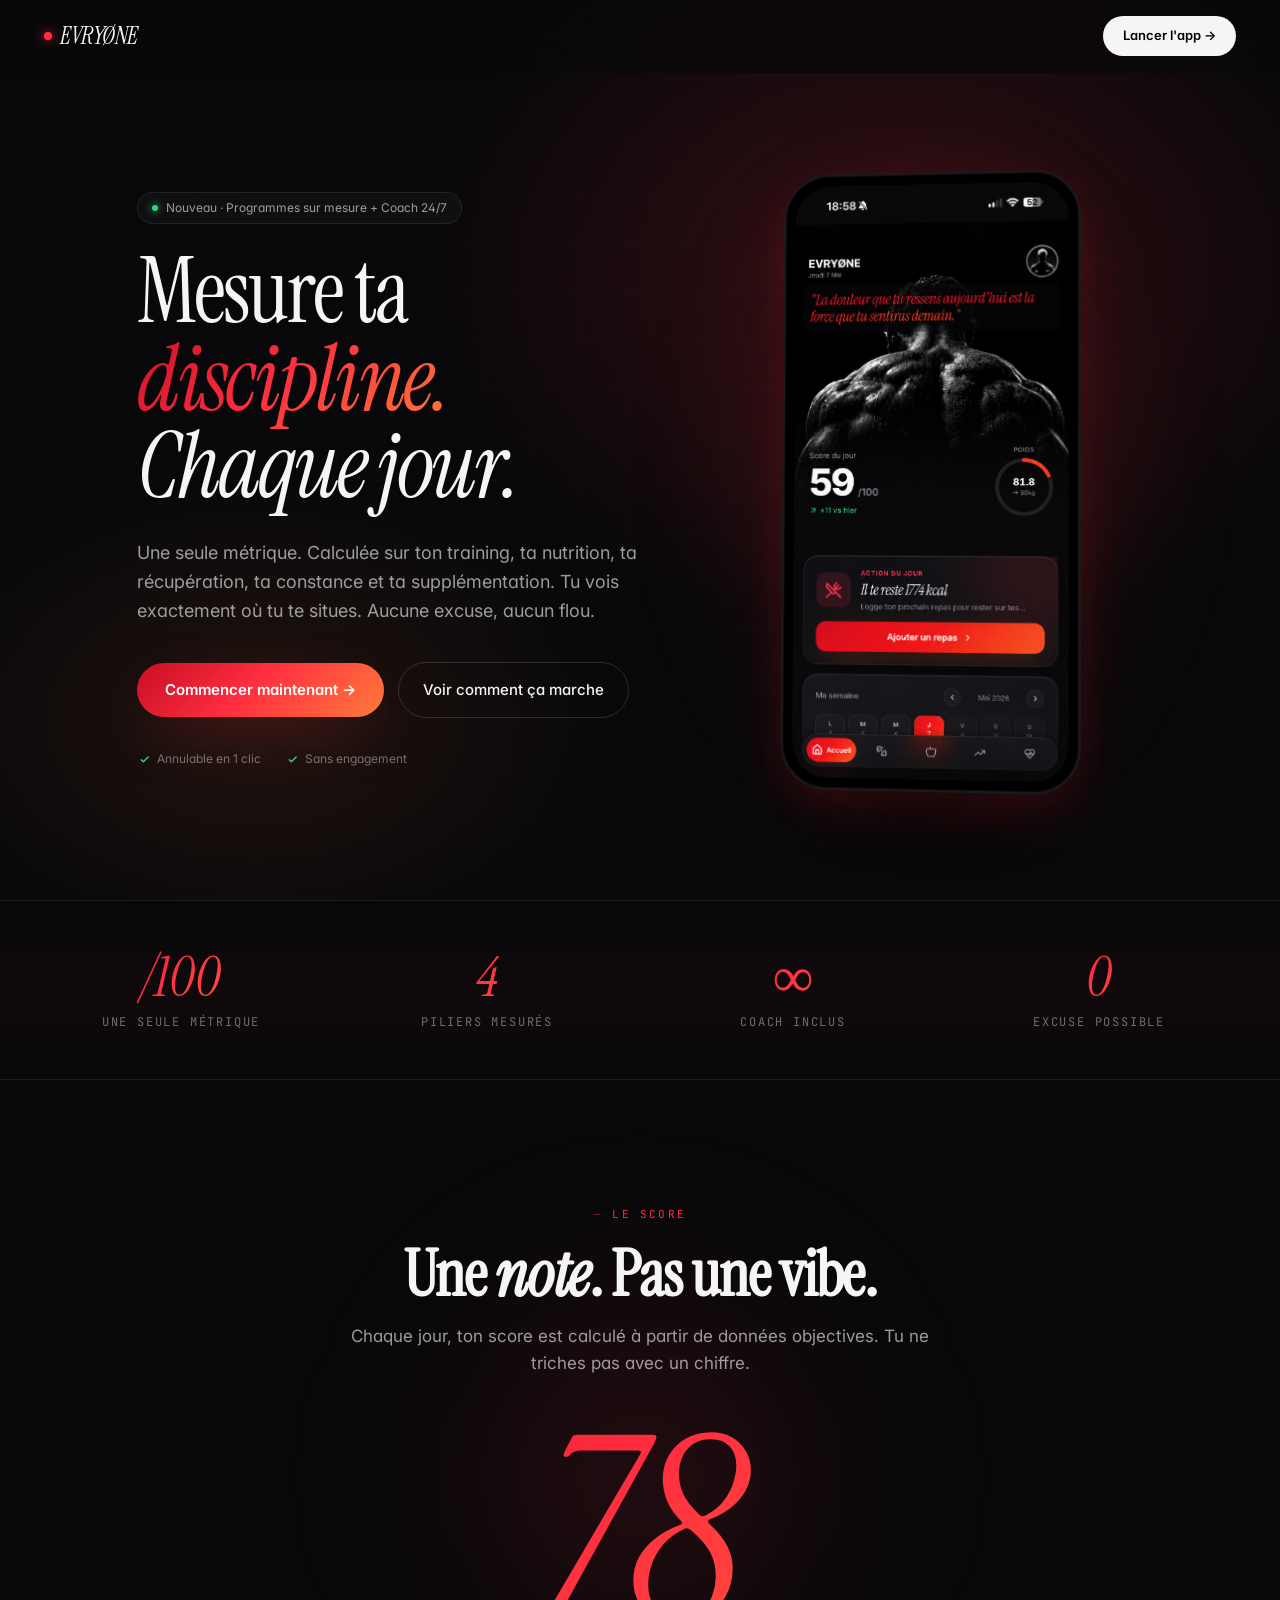
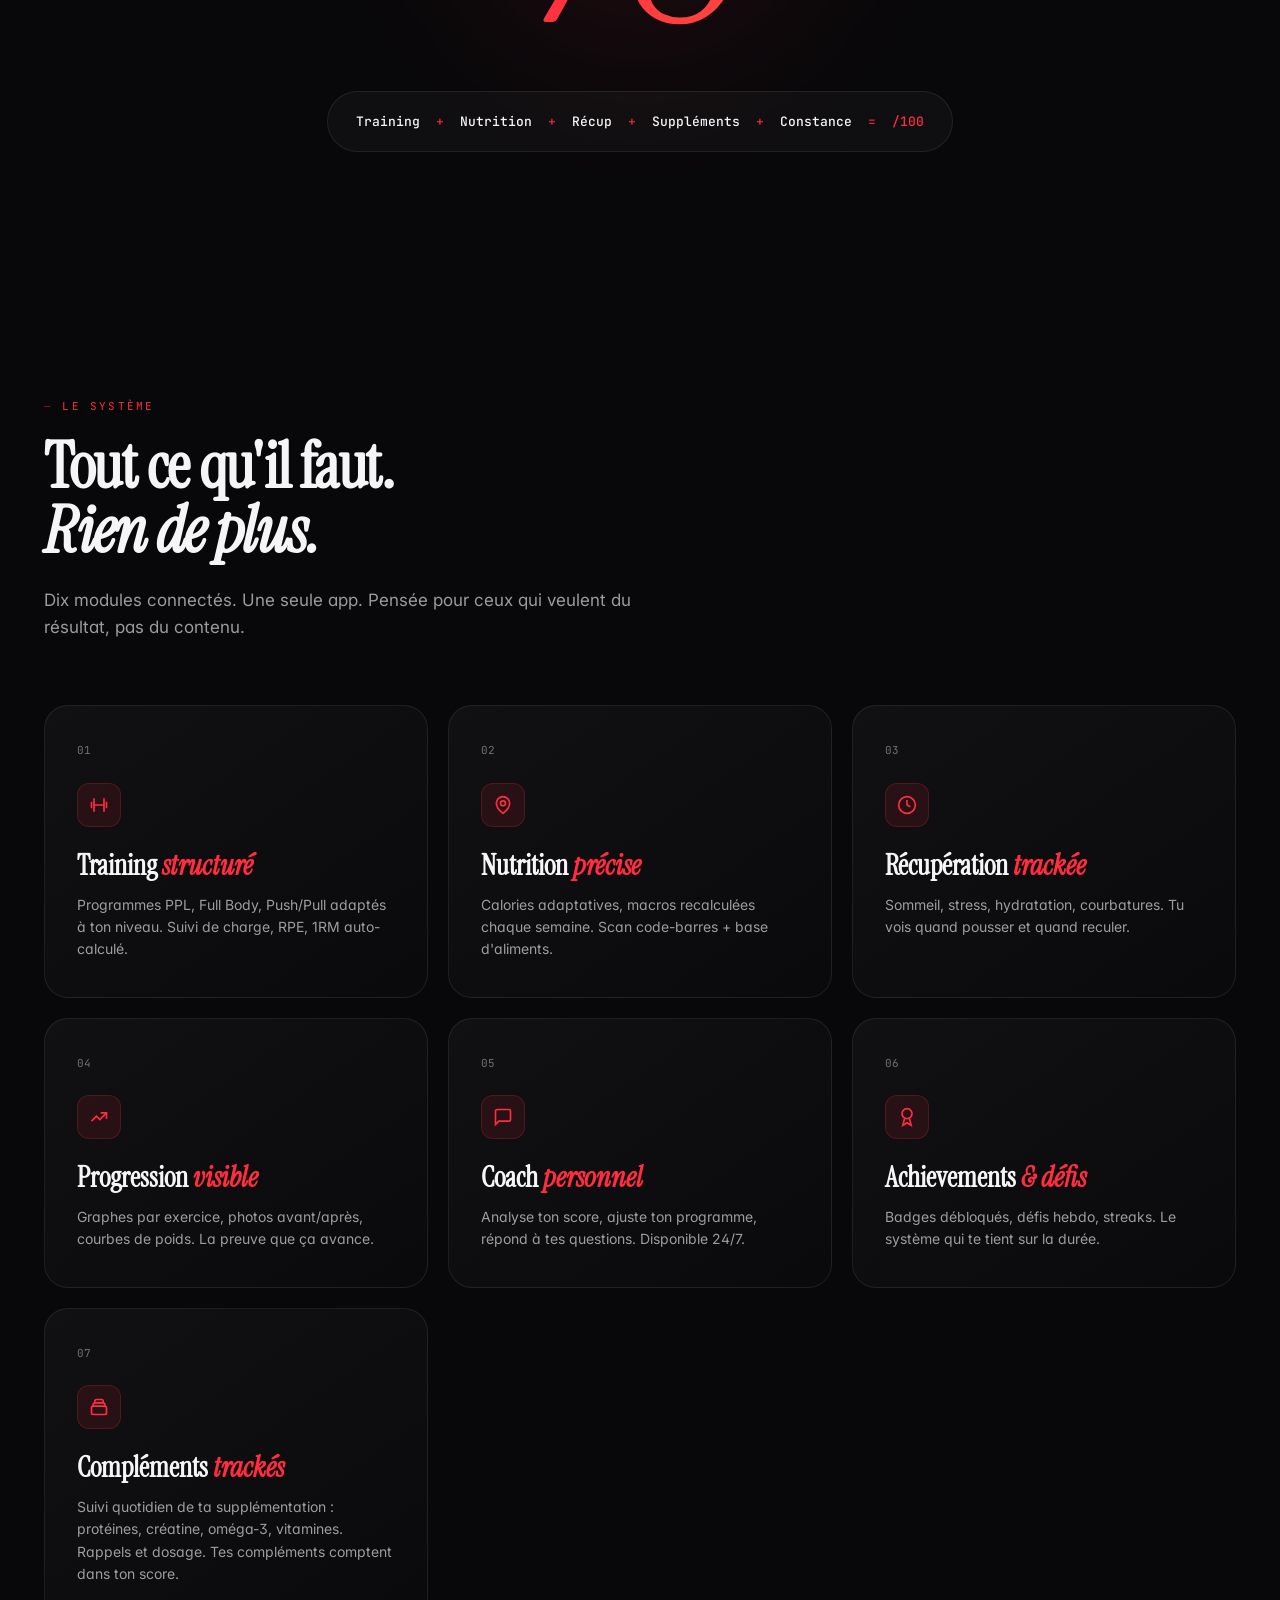
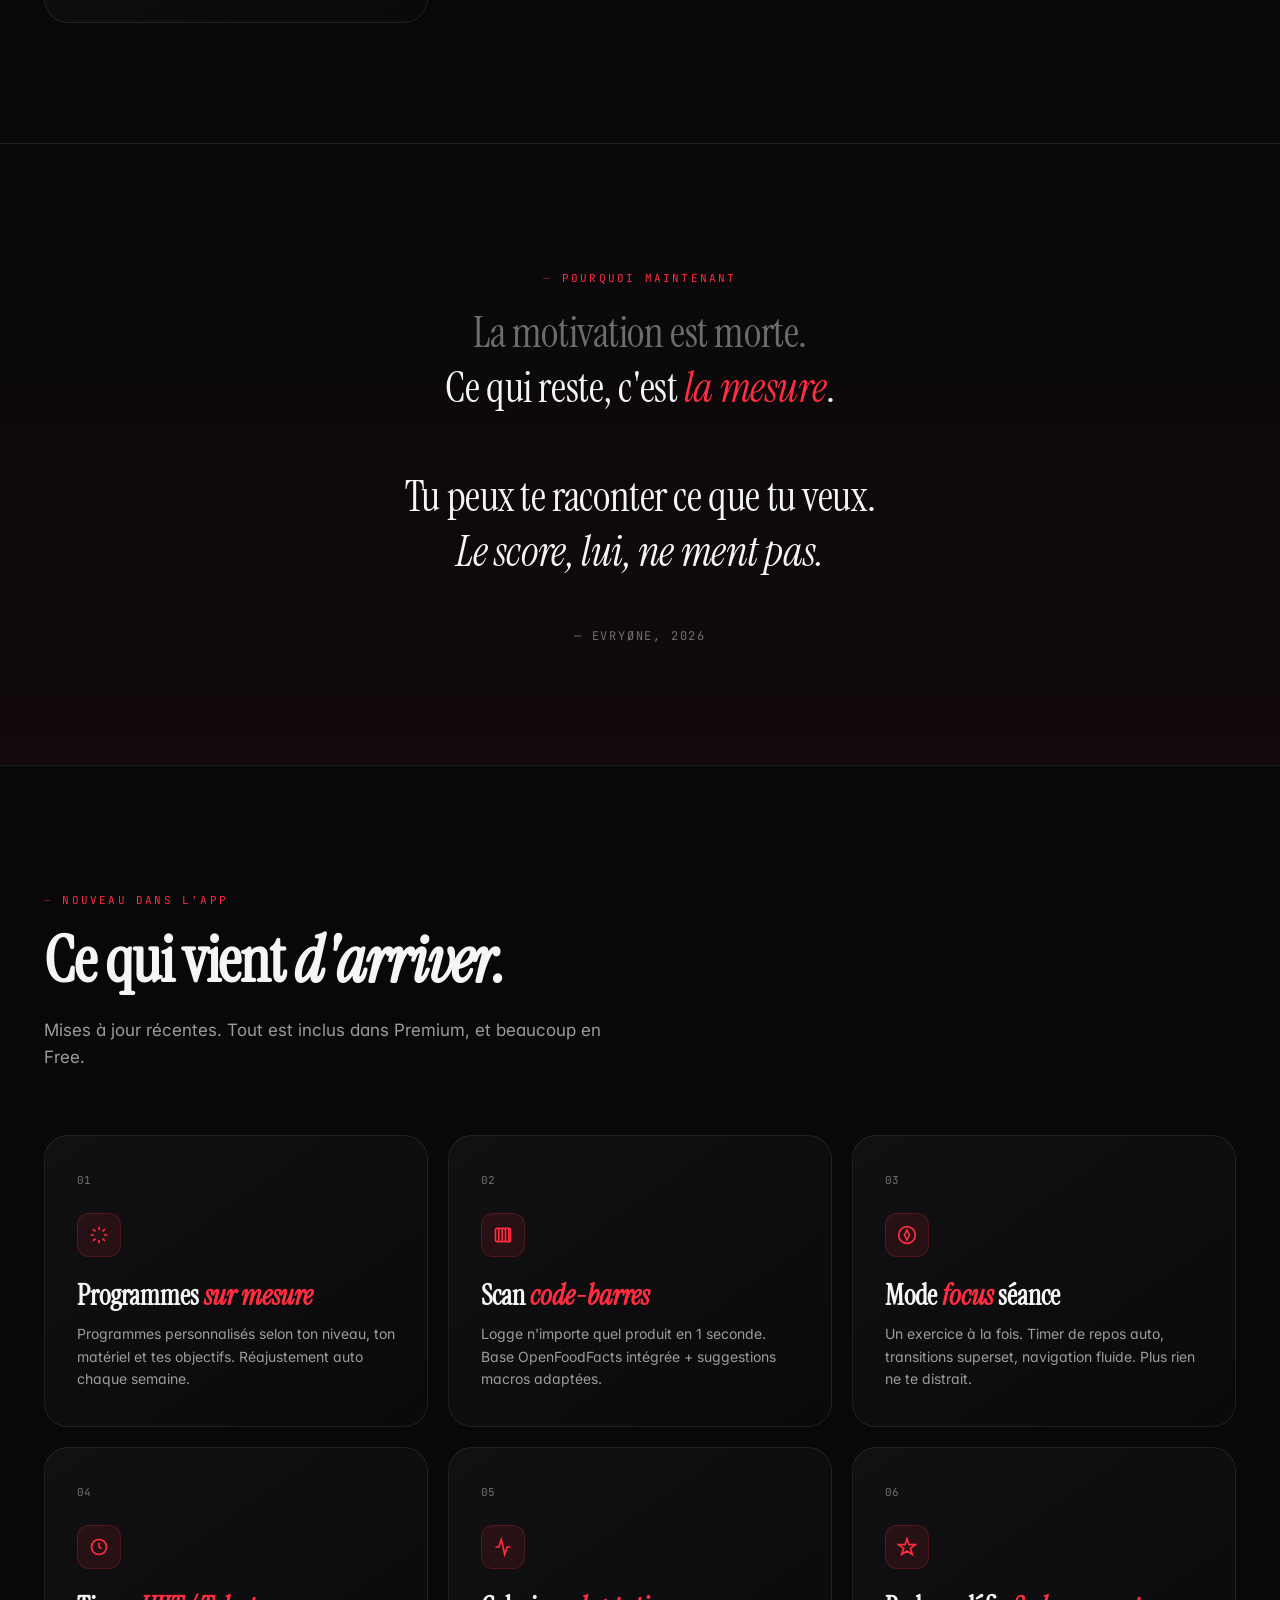
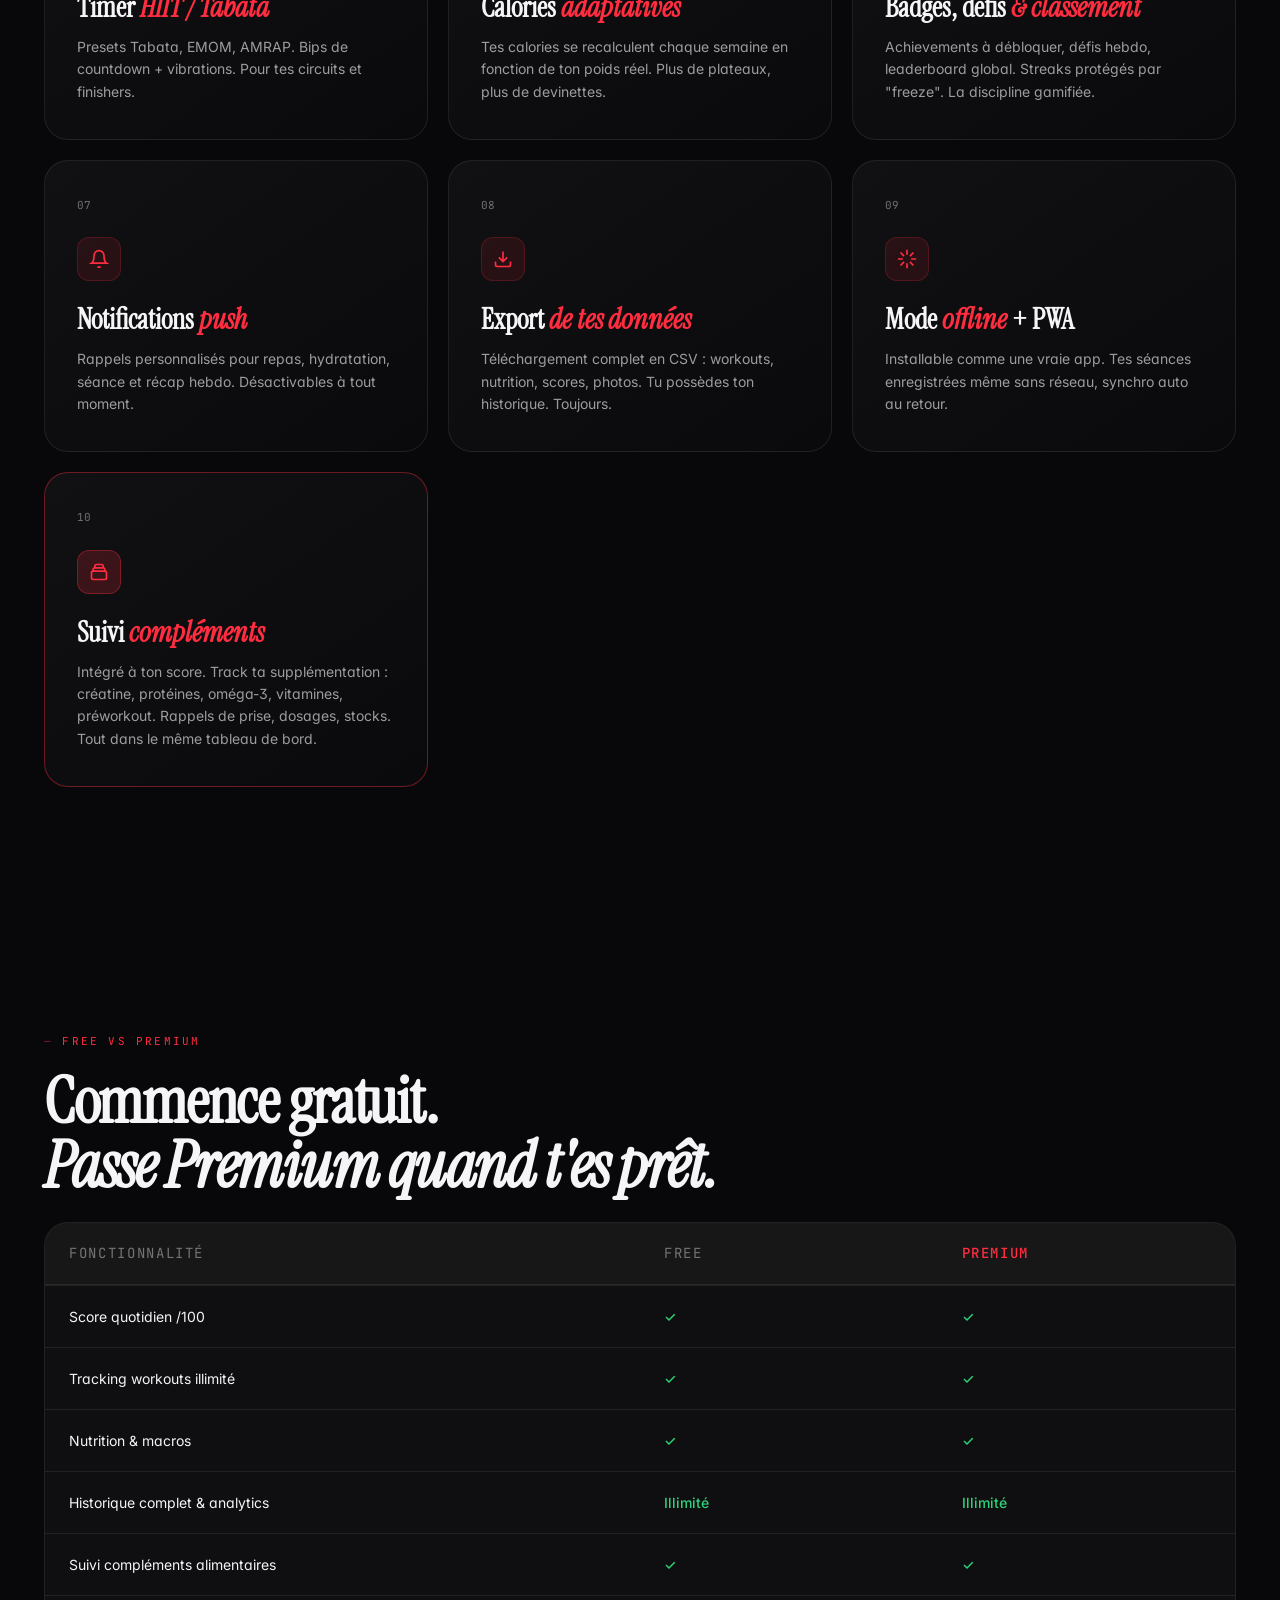
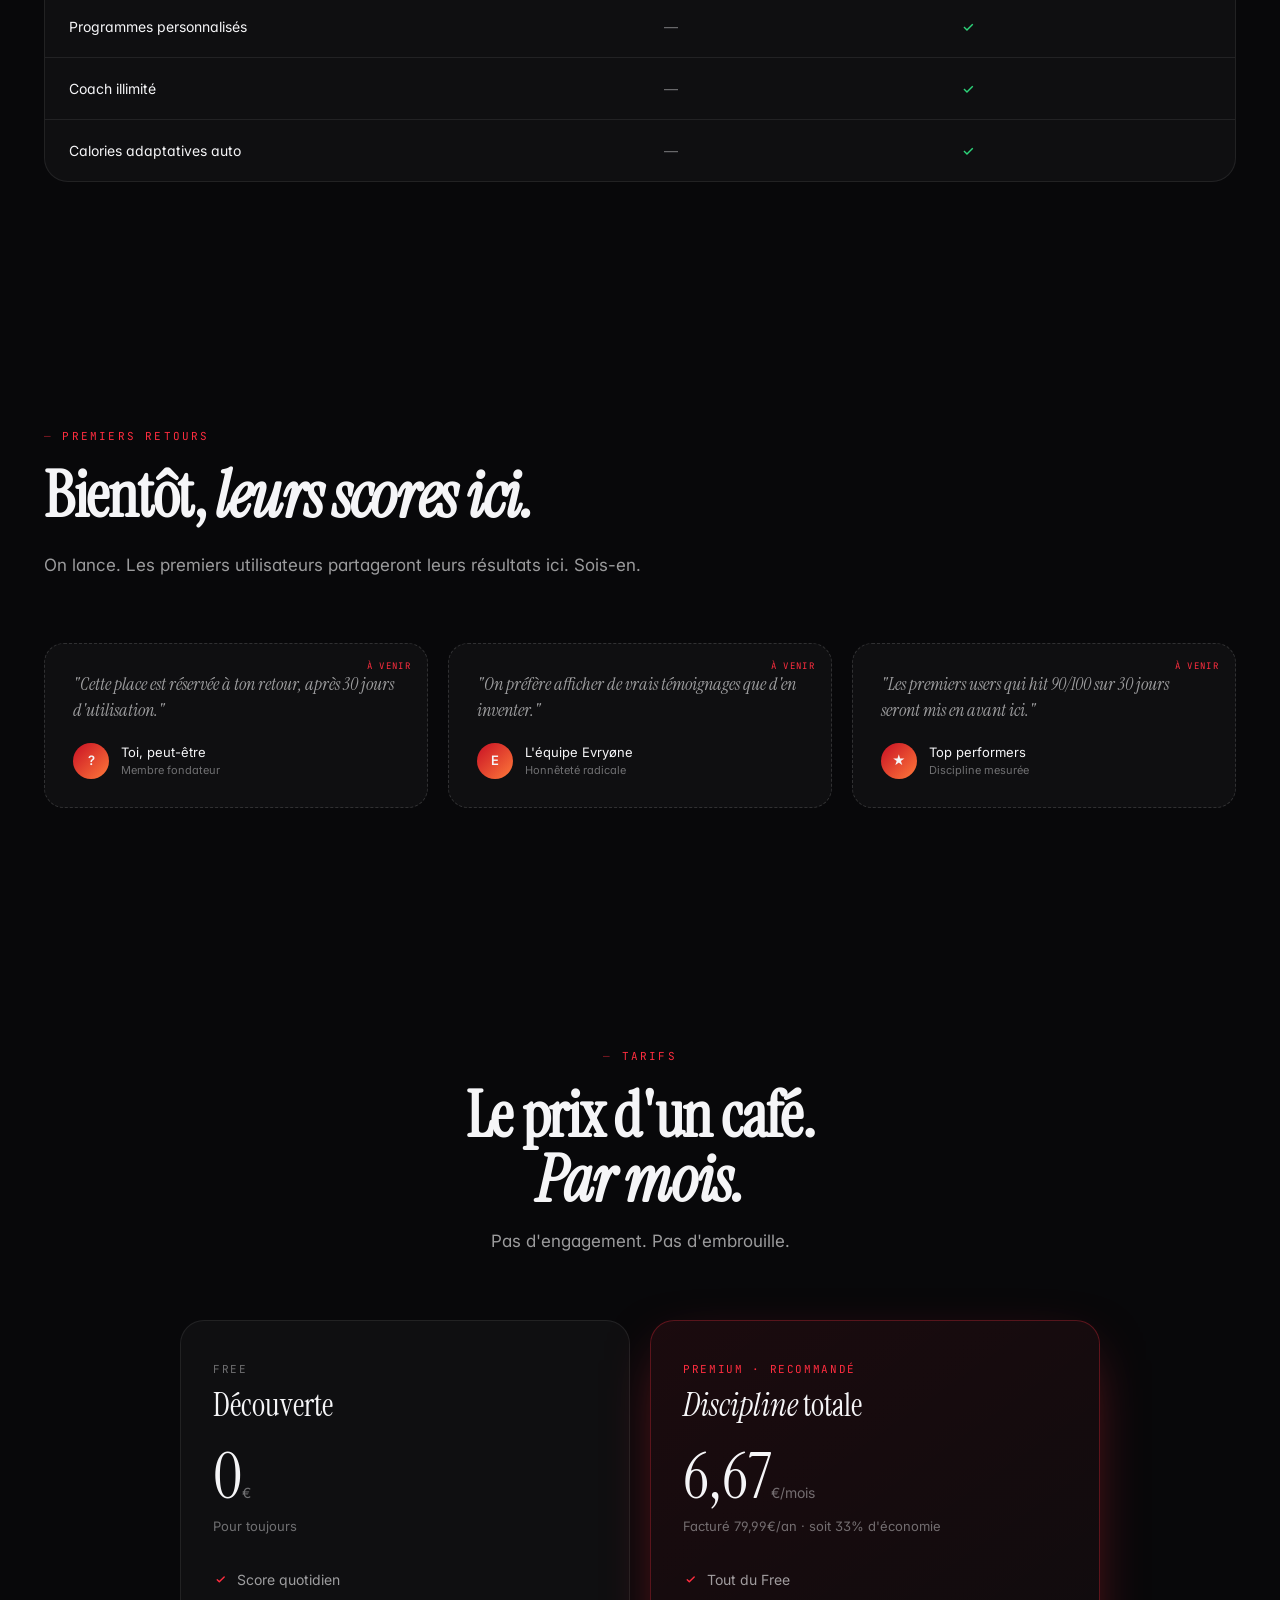
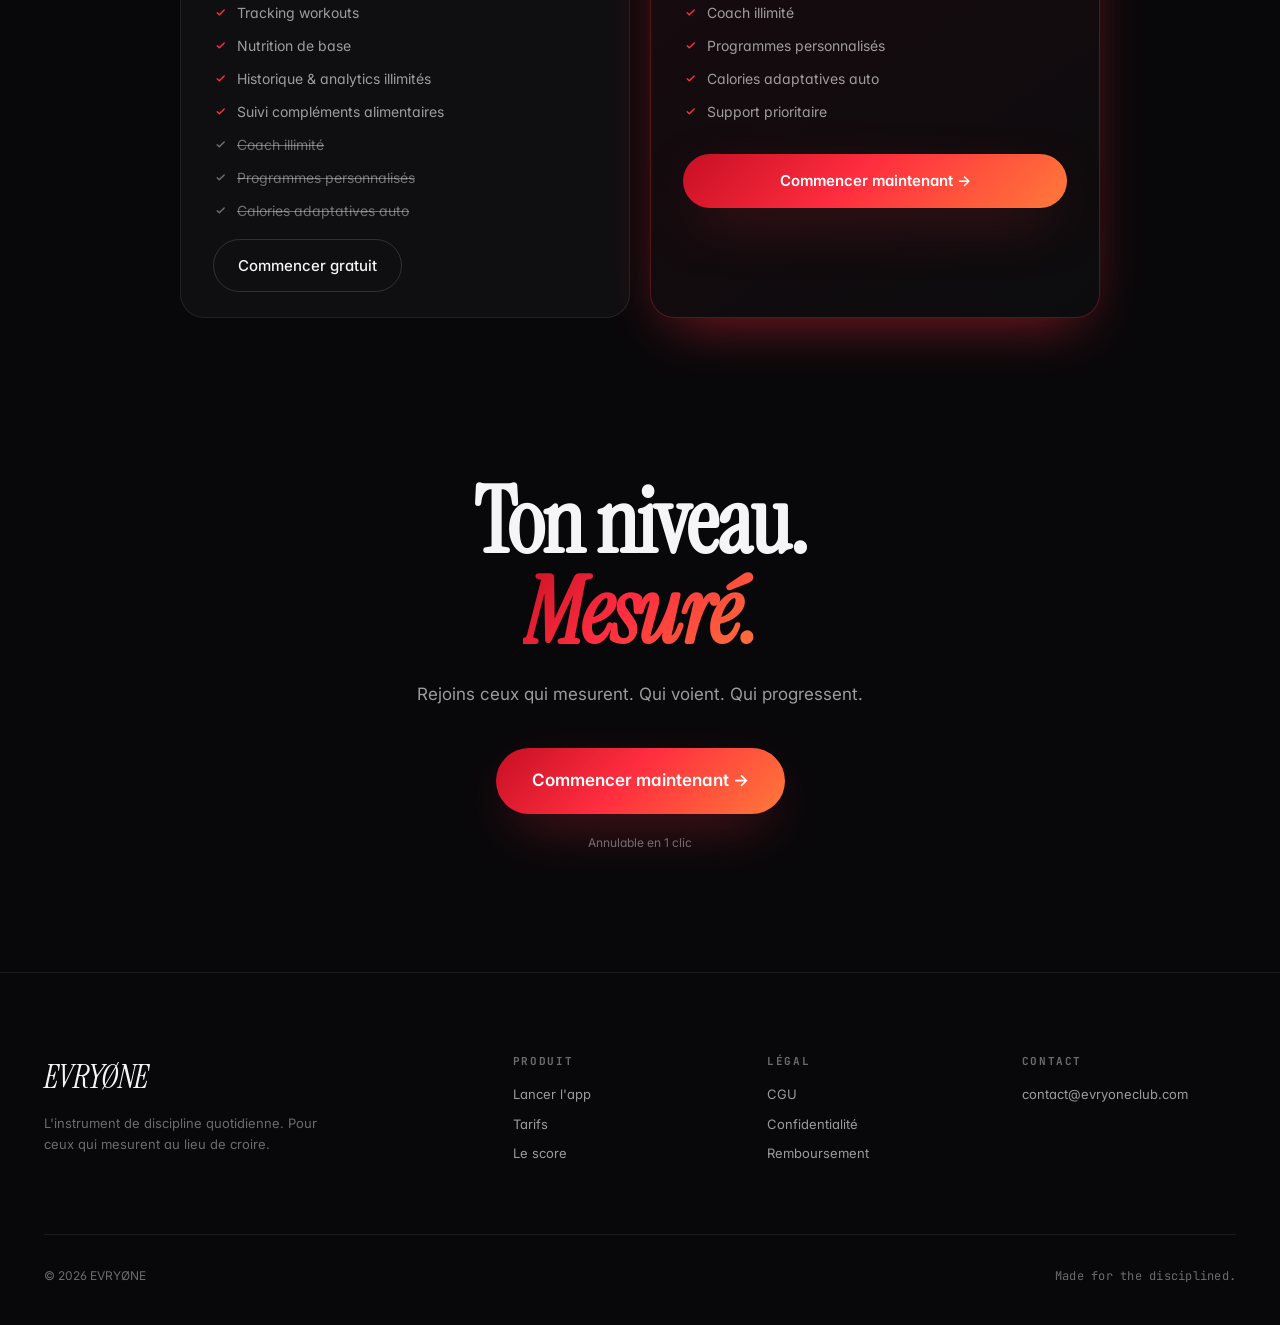
==== commit 1970ec4a: "Update index.html" ====
--- a/index.html
+++ b/index.html
@@ -438,7 +438,7 @@
   <div class="hero-grid"></div>
   <div class="container">
     <div class="reveal">
-      <span class="badge"><span class="badge-dot"></span>Nouveau · v2 · Programmes sur mesure + Coach 247</span>
+      <span class="badge"><span class="badge-dot"></span>Nouveau · Programmes sur mesure + Coach 24/7</span>
       <h1 class="hero-title">
         Mesure ta<br>
         <span class="grad">discipline.</span><br>
